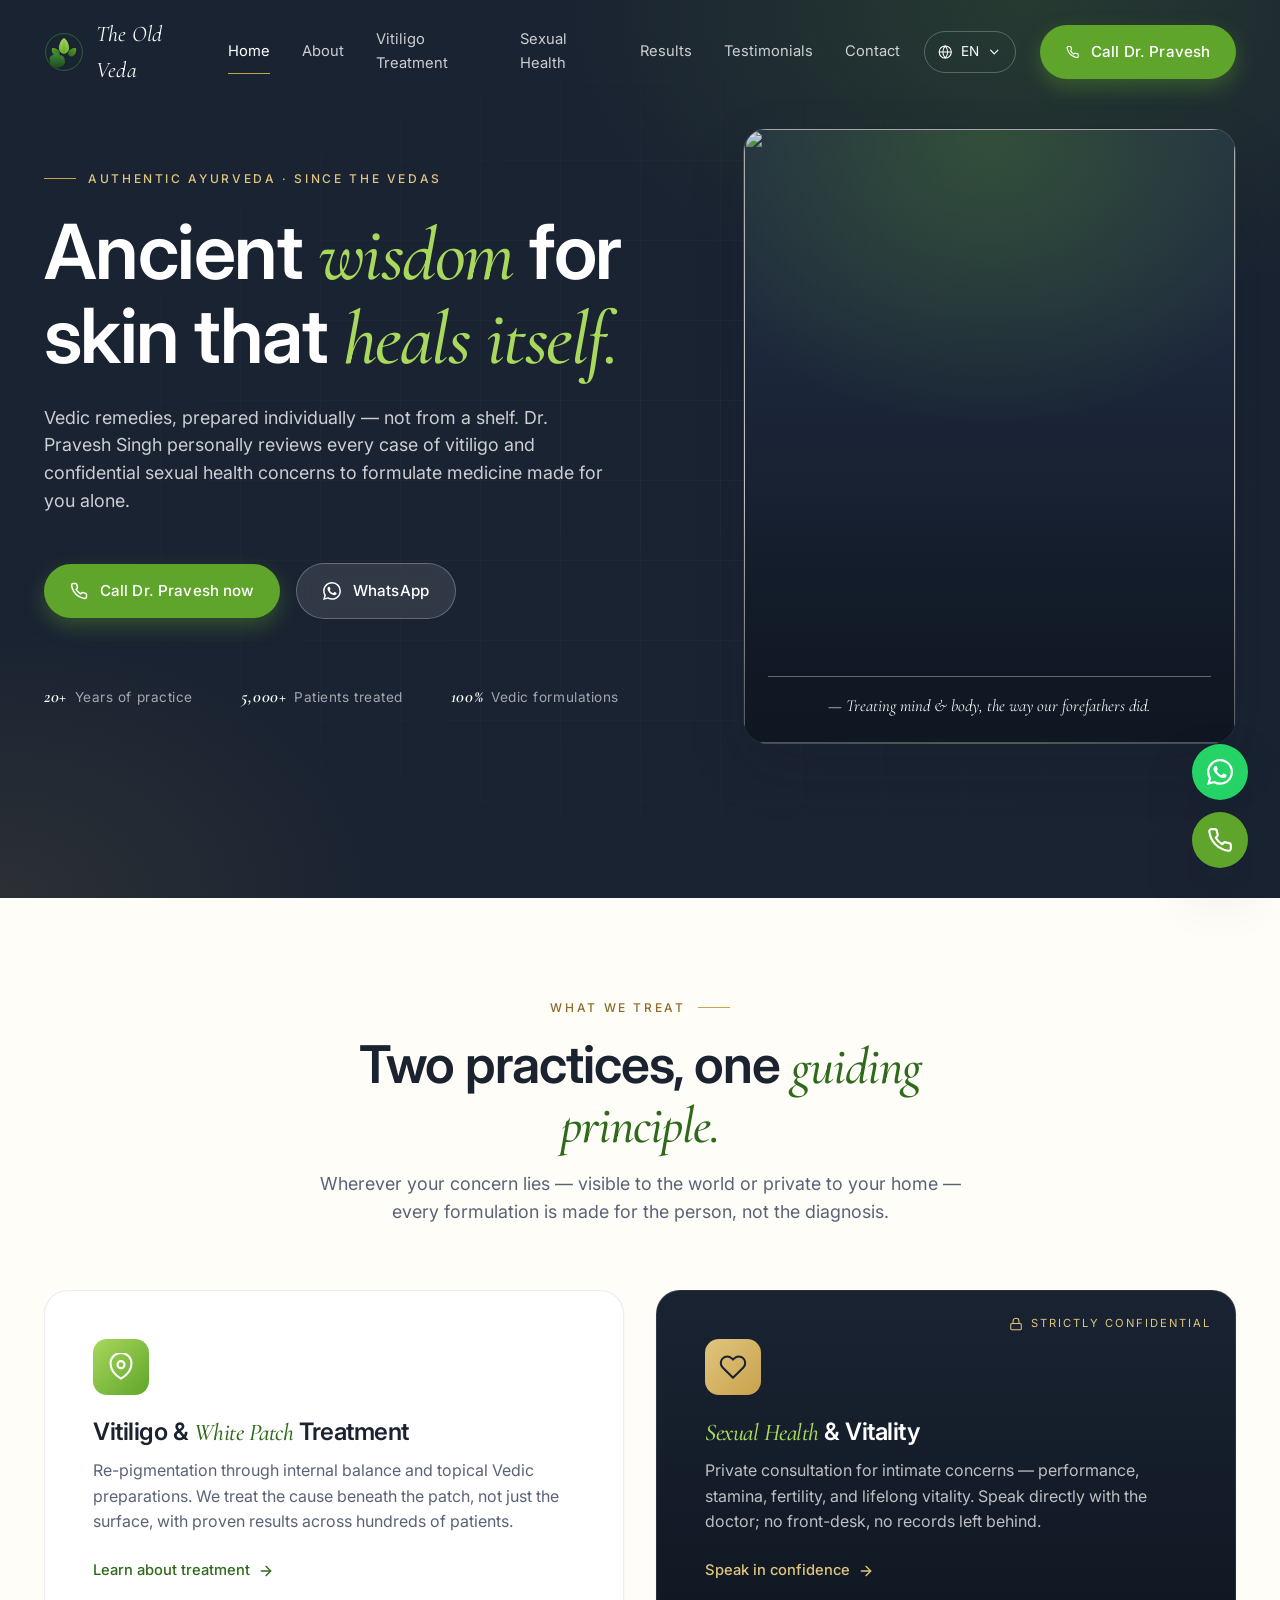
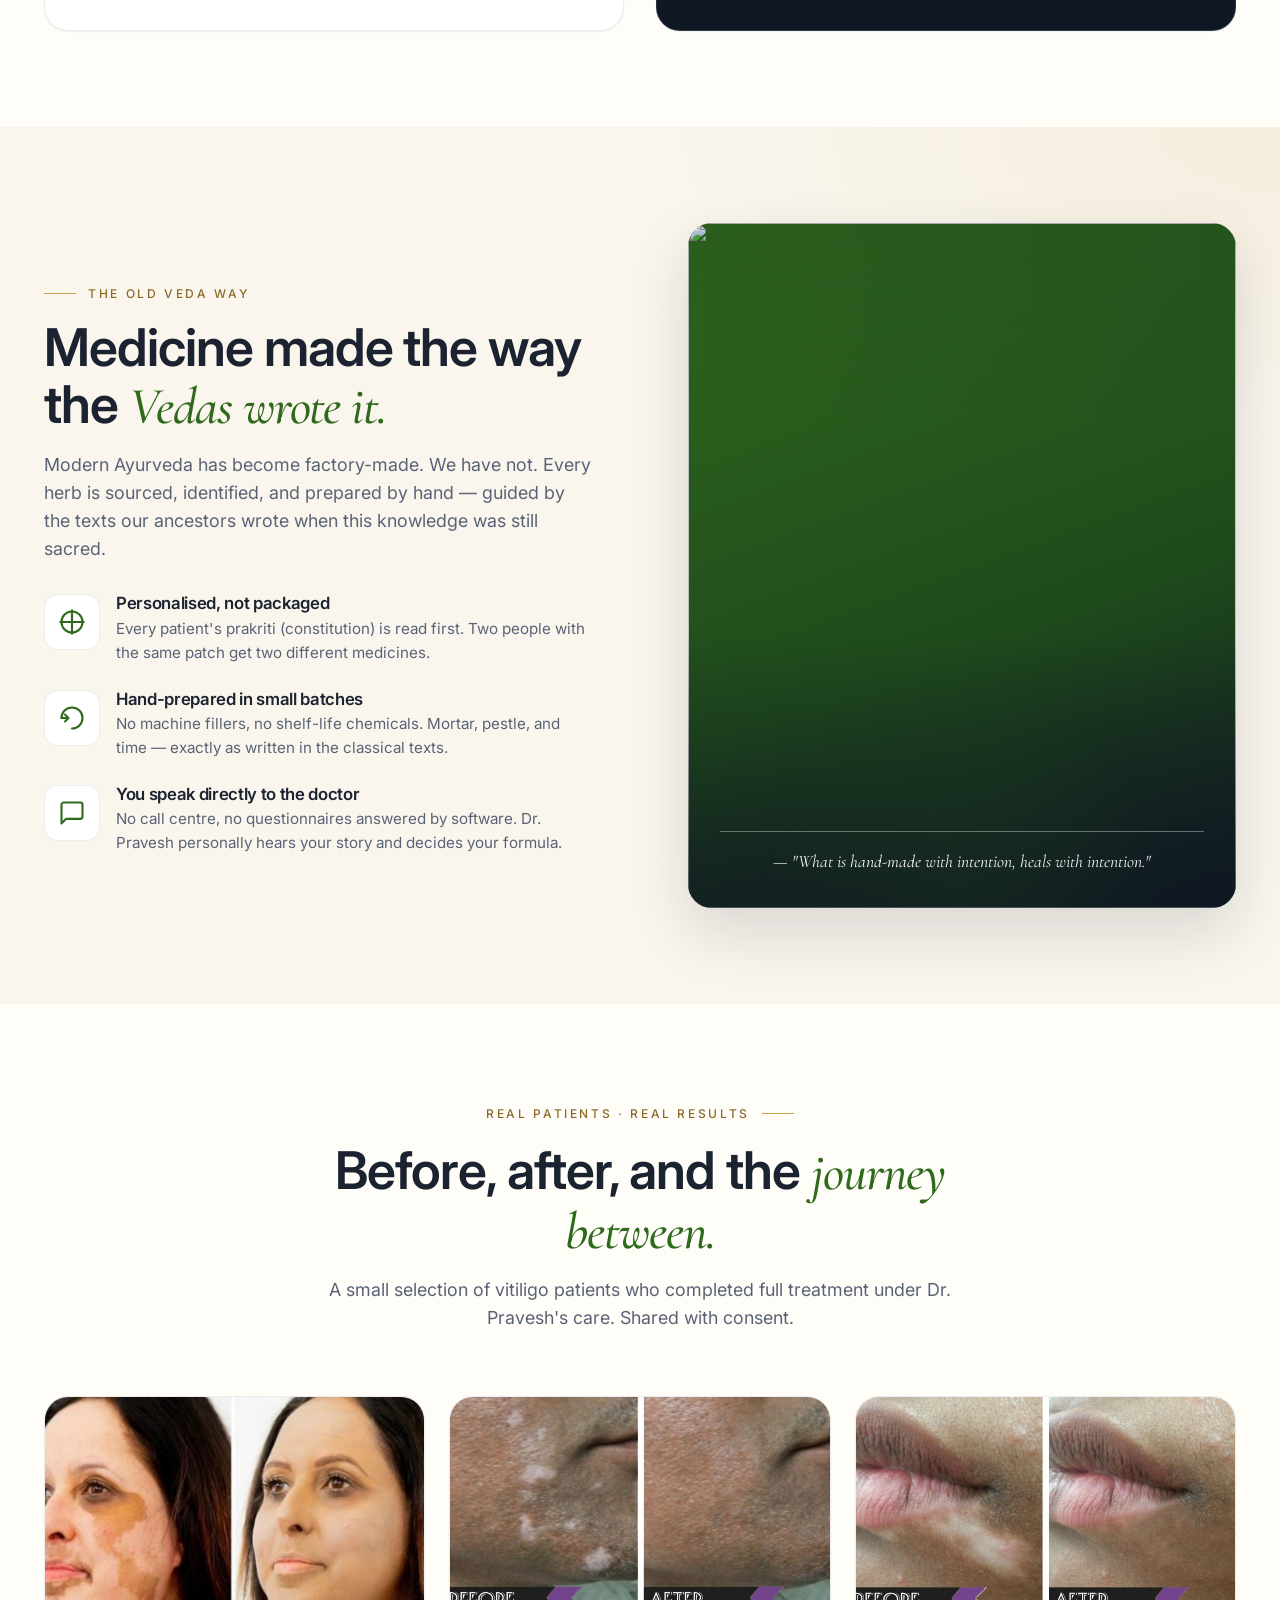
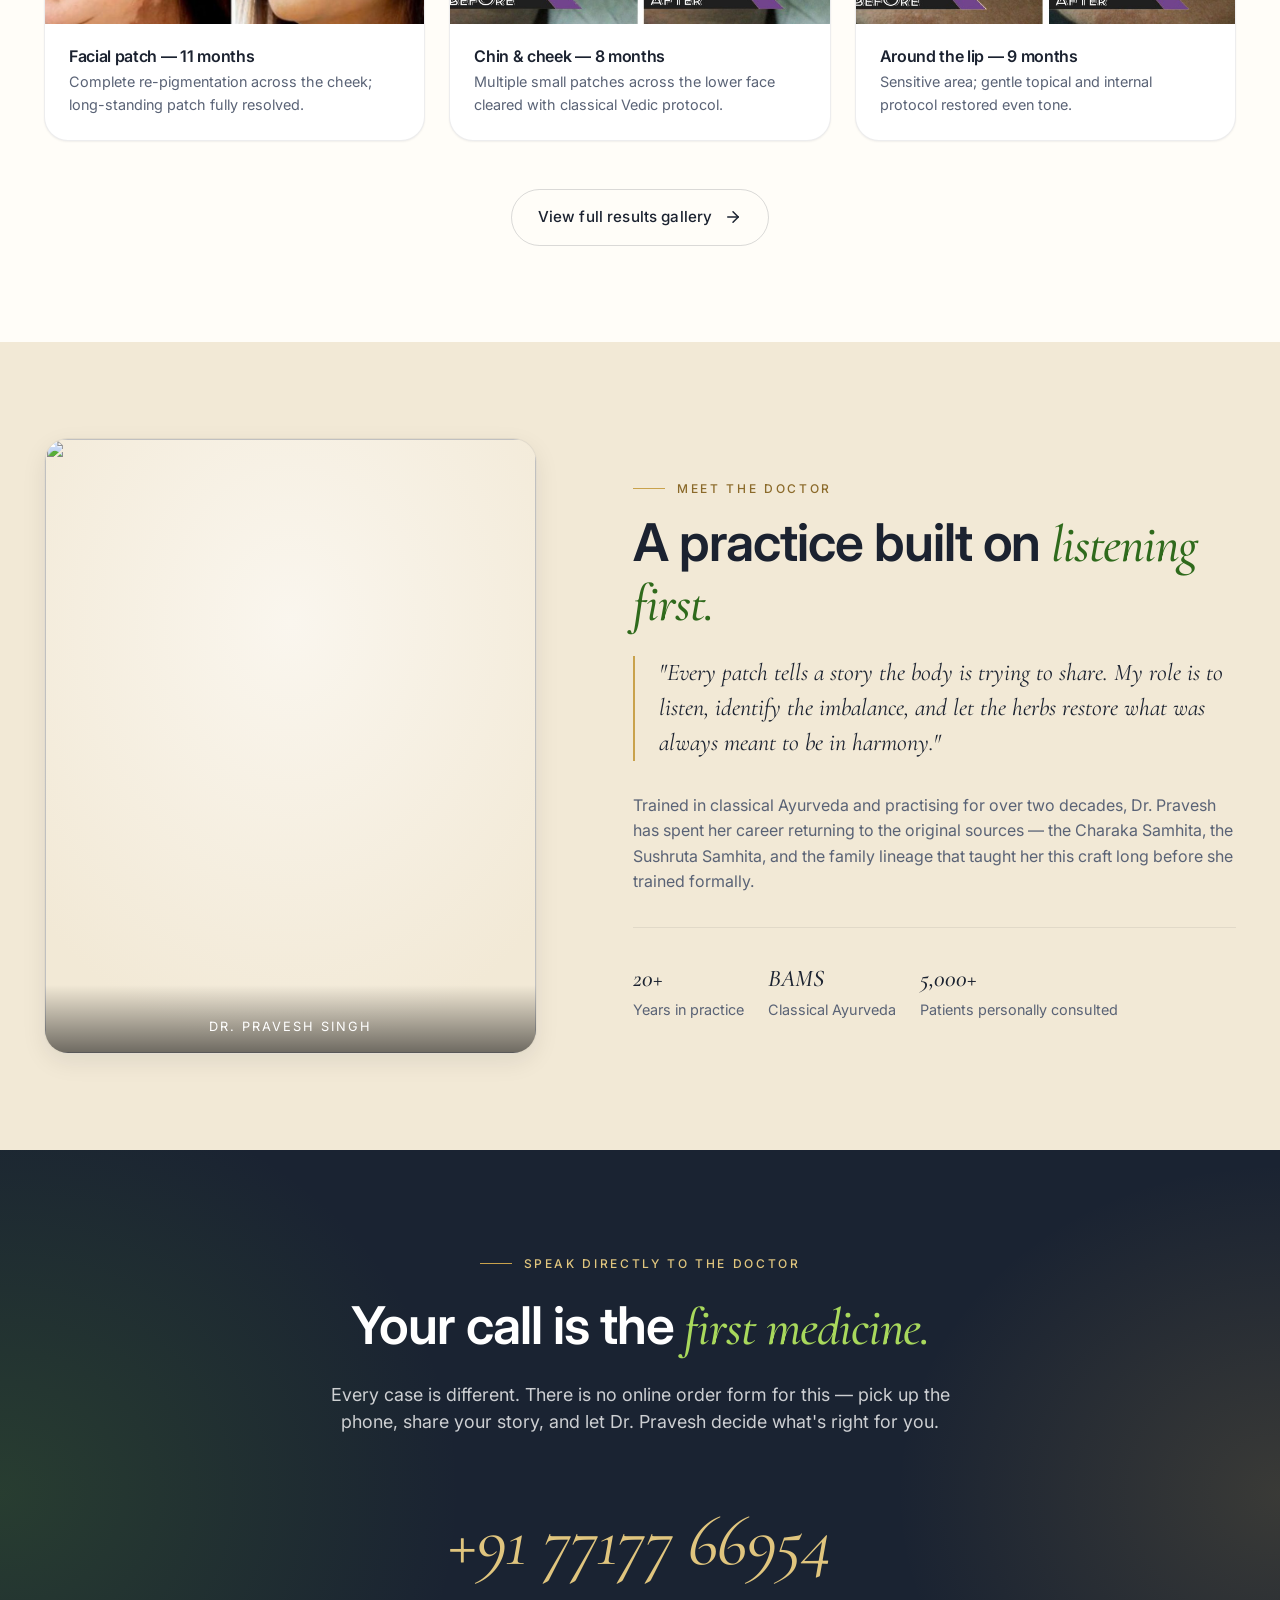
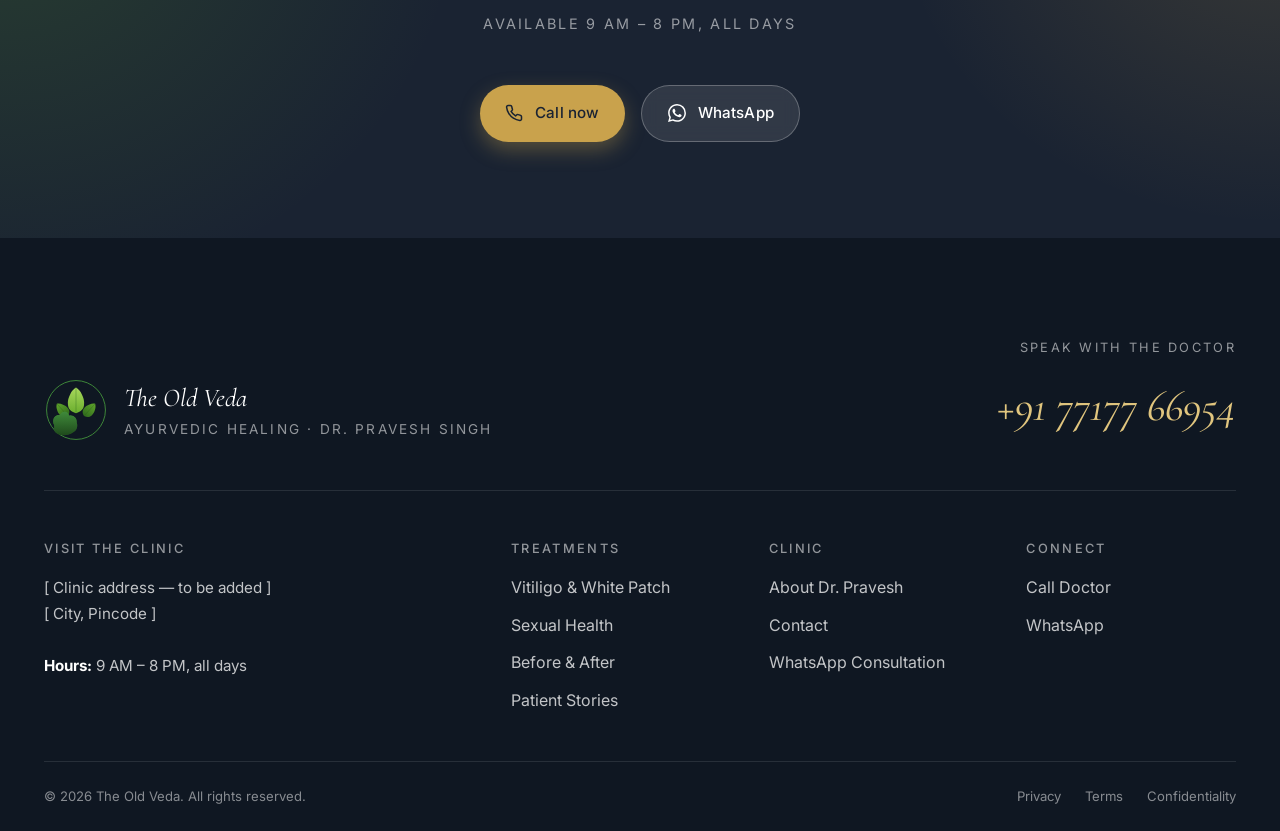
==== index.html @ 86e109a5 "first commit" ====
<!DOCTYPE html>
<html lang="en">
<head>
<meta charset="UTF-8">
<meta name="viewport" content="width=device-width, initial-scale=1.0, viewport-fit=cover">
<title>The Old Veda — Ayurvedic Healing by Dr. Pravesh Singh</title>
<meta name="description" content="Personalized Ayurvedic medicine for vitiligo (white patches) and confidential sexual health concerns. Prepared by Dr. Pravesh Singh using traditional Vedic methods.">
<link rel="preconnect" href="https://fonts.googleapis.com">
<link rel="preconnect" href="https://fonts.gstatic.com" crossorigin>
<link href="https://fonts.googleapis.com/css2?family=Inter:wght@300;400;500;600;700&family=Cormorant+Garamond:ital,wght@0,400;0,500;0,600;1,400;1,500;1,600&display=swap" rel="stylesheet">
<link rel="icon" type="image/svg+xml" href="assets/logo/mark.svg">
<link rel="stylesheet" href="css/styles.css">
</head>
<body>

<!-- ============ HEADER ============ -->
<header class="site-header">
  <div class="site-header__inner">
    <a href="index.html" class="brand" aria-label="The Old Veda — Home">
      <img src="assets/logo/mark.svg" alt="" class="brand__mark">
      <span class="brand__name">The Old Veda</span>
    </a>
    <nav class="nav" aria-label="Primary">
      <a href="index.html" data-i18n="nav.home">Home</a>
      <a href="about.html" data-i18n="nav.about">About</a>
      <a href="vitiligo.html" data-i18n="nav.vitiligo">Vitiligo Treatment</a>
      <a href="sexual-health.html" data-i18n="nav.sexualHealth">Sexual Health</a>
      <a href="results.html" data-i18n="nav.results">Results</a>
      <a href="testimonials.html" data-i18n="nav.testimonials">Testimonials</a>
      <a href="contact.html" data-i18n="nav.contact">Contact</a>
    </nav>
    <div class="lang-switcher">
      <button class="lang-trigger" type="button" aria-haspopup="listbox" aria-expanded="false" aria-label="Choose language" data-i18n-attr="aria-label:lang.choose">
        <svg viewBox="0 0 24 24" fill="none" stroke="currentColor" stroke-width="1.8" stroke-linecap="round" stroke-linejoin="round"><circle cx="12" cy="12" r="10"/><line x1="2" y1="12" x2="22" y2="12"/><path d="M12 2a15.3 15.3 0 0 1 4 10 15.3 15.3 0 0 1-4 10 15.3 15.3 0 0 1-4-10 15.3 15.3 0 0 1 4-10z"/></svg>
        <span data-current-lang>EN</span>
        <svg class="lang-trigger__chev" viewBox="0 0 24 24" fill="none" stroke="currentColor" stroke-width="2" stroke-linecap="round" stroke-linejoin="round"><polyline points="6 9 12 15 18 9"/></svg>
      </button>
      <ul class="lang-menu" role="listbox"></ul>
    </div>
    <a href="tel:+917717766954" class="btn btn-primary header-cta-desktop">
      <svg viewBox="0 0 24 24" fill="none" stroke="currentColor" stroke-width="2" stroke-linecap="round" stroke-linejoin="round"><path d="M22 16.92v3a2 2 0 0 1-2.18 2 19.79 19.79 0 0 1-8.63-3.07 19.5 19.5 0 0 1-6-6 19.79 19.79 0 0 1-3.07-8.67A2 2 0 0 1 4.11 2h3a2 2 0 0 1 2 1.72 12.84 12.84 0 0 0 .7 2.81 2 2 0 0 1-.45 2.11L8.09 9.91a16 16 0 0 0 6 6l1.27-1.27a2 2 0 0 1 2.11-.45 12.84 12.84 0 0 0 2.81.7A2 2 0 0 1 22 16.92z"/></svg>
      <span data-i18n="header.callDoctor">Call Dr. Pravesh</span>
    </a>
    <button class="nav-toggle" aria-label="Open menu" aria-expanded="false">
      <svg viewBox="0 0 24 24" fill="none" stroke="currentColor" stroke-width="2" stroke-linecap="round" stroke-linejoin="round"><line x1="3" y1="6" x2="21" y2="6"/><line x1="3" y1="12" x2="21" y2="12"/><line x1="3" y1="18" x2="21" y2="18"/></svg>
    </button>
  </div>
</header>

<!-- ============ HERO ============ -->
<section class="hero">
  <div class="hero__inner">
    <div class="reveal">
      <span class="eyebrow hero__eyebrow">Authentic Ayurveda · Since the Vedas</span>
      <h1 class="h-display" data-i18n-html="hero.headline">
        Ancient <em>wisdom</em> for skin that <em>heals itself.</em>
      </h1>
      <p class="lede">
        Vedic remedies, prepared individually — not from a shelf. Dr. Pravesh Singh personally reviews every case of vitiligo and confidential sexual health concerns to formulate medicine made for you alone.
      </p>
      <div class="hero__ctas">
        <a href="tel:+917717766954" class="btn btn-primary">
          <svg viewBox="0 0 24 24" fill="none" stroke="currentColor" stroke-width="2" stroke-linecap="round" stroke-linejoin="round"><path d="M22 16.92v3a2 2 0 0 1-2.18 2 19.79 19.79 0 0 1-8.63-3.07 19.5 19.5 0 0 1-6-6 19.79 19.79 0 0 1-3.07-8.67A2 2 0 0 1 4.11 2h3a2 2 0 0 1 2 1.72 12.84 12.84 0 0 0 .7 2.81 2 2 0 0 1-.45 2.11L8.09 9.91a16 16 0 0 0 6 6l1.27-1.27a2 2 0 0 1 2.11-.45 12.84 12.84 0 0 0 2.81.7A2 2 0 0 1 22 16.92z"/></svg>
          Call Dr. Pravesh now
        </a>
        <a href="https://wa.me/917717766954" class="btn btn-light" target="_blank" rel="noopener">
          <svg viewBox="0 0 24 24" fill="currentColor"><path d="M17.472 14.382c-.297-.149-1.758-.867-2.03-.967-.273-.099-.471-.148-.67.15-.197.297-.767.966-.94 1.164-.173.199-.347.223-.644.075-.297-.15-1.255-.463-2.39-1.475-.883-.788-1.48-1.761-1.653-2.059-.173-.297-.018-.458.13-.606.134-.133.298-.347.446-.52.149-.174.198-.298.298-.497.099-.198.05-.371-.025-.52-.075-.149-.669-1.612-.916-2.207-.242-.579-.487-.5-.669-.51l-.57-.01c-.198 0-.52.074-.792.372s-1.04 1.016-1.04 2.479 1.065 2.876 1.213 3.074c.149.198 2.096 3.2 5.077 4.487.709.306 1.262.489 1.694.625.712.227 1.36.195 1.871.118.571-.085 1.758-.719 2.006-1.413.248-.694.248-1.289.173-1.413-.074-.124-.272-.198-.57-.347m-5.421 7.403h-.004a9.87 9.87 0 0 1-5.031-1.378l-.361-.214-3.741.982.998-3.648-.235-.374a9.86 9.86 0 0 1-1.51-5.26c.001-5.45 4.436-9.884 9.888-9.884 2.64 0 5.122 1.03 6.988 2.898a9.825 9.825 0 0 1 2.893 6.994c-.003 5.45-4.437 9.884-9.885 9.884m8.413-18.297A11.815 11.815 0 0 0 12.05 0C5.495 0 .16 5.335.157 11.892c0 2.096.547 4.142 1.588 5.945L.057 24l6.305-1.654a11.882 11.882 0 0 0 5.683 1.448h.005c6.554 0 11.89-5.335 11.893-11.893a11.821 11.821 0 0 0-3.48-8.413"/></svg>
          WhatsApp
        </a>
      </div>
      <div class="hero__trust">
        <span><b>20+</b> Years of practice</span>
        <span><b>5,000+</b> Patients treated</span>
        <span><b>100%</b> Vedic formulations</span>
      </div>
    </div>
    <div class="hero__visual reveal has-photo photo-overlay">
      <img src="https://picsum.photos/seed/oldveda-hero/900/1100" class="photo-fill" alt="">
      <div class="hero__visual-caption">— Treating mind &amp; body, the way our forefathers did.</div>
    </div>
  </div>
</section>

<!-- ============ WHAT WE TREAT ============ -->
<section>
  <div class="container">
    <div class="section-head reveal">
      <span class="eyebrow">What We Treat</span>
      <h2 class="h-1">Two practices, one <em>guiding principle.</em></h2>
      <p class="lede">Wherever your concern lies — visible to the world or private to your home — every formulation is made for the person, not the diagnosis.</p>
    </div>
    <div class="grid-2">

      <article class="card reveal">
        <div class="card__icon" aria-hidden="true">
          <svg viewBox="0 0 24 24" fill="none" stroke="currentColor" stroke-width="1.8" stroke-linecap="round" stroke-linejoin="round">
            <path d="M12 22c5-3 9-7.5 9-13a9 9 0 0 0-18 0c0 5.5 4 10 9 13Z"/>
            <path d="M12 13a3 3 0 1 0 0-6 3 3 0 0 0 0 6Z"/>
          </svg>
        </div>
        <h3 class="h-3">Vitiligo &amp; <em>White Patch</em> Treatment</h3>
        <p>Re-pigmentation through internal balance and topical Vedic preparations. We treat the cause beneath the patch, not just the surface, with proven results across hundreds of patients.</p>
        <a href="vitiligo.html" class="card__link">
          Learn about treatment
          <svg viewBox="0 0 24 24" fill="none" stroke="currentColor" stroke-width="2" stroke-linecap="round" stroke-linejoin="round"><line x1="5" y1="12" x2="19" y2="12"/><polyline points="12 5 19 12 12 19"/></svg>
        </a>
      </article>

      <article class="card card--confidential reveal">
        <span class="card__badge">
          <svg viewBox="0 0 24 24" fill="none" stroke="currentColor" stroke-width="1.8" stroke-linecap="round" stroke-linejoin="round"><rect x="3" y="11" width="18" height="11" rx="2"/><path d="M7 11V7a5 5 0 0 1 10 0v4"/></svg>
          Strictly Confidential
        </span>
        <div class="card__icon" aria-hidden="true">
          <svg viewBox="0 0 24 24" fill="none" stroke="currentColor" stroke-width="1.8" stroke-linecap="round" stroke-linejoin="round">
            <path d="M20.84 4.61a5.5 5.5 0 0 0-7.78 0L12 5.67l-1.06-1.06a5.5 5.5 0 0 0-7.78 7.78l1.06 1.06L12 21.23l7.78-7.78 1.06-1.06a5.5 5.5 0 0 0 0-7.78Z"/>
          </svg>
        </div>
        <h3 class="h-3"><em>Sexual Health</em> &amp; Vitality</h3>
        <p>Private consultation for intimate concerns — performance, stamina, fertility, and lifelong vitality. Speak directly with the doctor; no front-desk, no records left behind.</p>
        <a href="sexual-health.html" class="card__link">
          Speak in confidence
          <svg viewBox="0 0 24 24" fill="none" stroke="currentColor" stroke-width="2" stroke-linecap="round" stroke-linejoin="round"><line x1="5" y1="12" x2="19" y2="12"/><polyline points="12 5 19 12 12 19"/></svg>
        </a>
      </article>

    </div>
  </div>
</section>

<!-- ============ STORY / WHY VEDIC ============ -->
<section class="story">
  <div class="container">
    <div class="story__grid">
      <div class="reveal">
        <span class="eyebrow">The Old Veda Way</span>
        <h2 class="h-1" style="margin-top:1rem">Medicine made the way the <em>Vedas wrote it.</em></h2>
        <p class="lede" style="margin-top:1rem">Modern Ayurveda has become factory-made. We have not. Every herb is sourced, identified, and prepared by hand — guided by the texts our ancestors wrote when this knowledge was still sacred.</p>

        <div class="story__features">
          <div class="story__feature">
            <div class="story__feature-icon">
              <svg viewBox="0 0 24 24" fill="none" stroke="currentColor" stroke-width="1.8" stroke-linecap="round" stroke-linejoin="round"><path d="M12 2v20M2 12h20"/><circle cx="12" cy="12" r="9"/></svg>
            </div>
            <div>
              <h4>Personalised, not packaged</h4>
              <p>Every patient's prakriti (constitution) is read first. Two people with the same patch get two different medicines.</p>
            </div>
          </div>
          <div class="story__feature">
            <div class="story__feature-icon">
              <svg viewBox="0 0 24 24" fill="none" stroke="currentColor" stroke-width="1.8" stroke-linecap="round" stroke-linejoin="round"><path d="M3 12c0-5 4-9 9-9s9 4 9 9-4 9-9 9"/><path d="M3 12h6m0 0l-3 -3m3 3l-3 3"/></svg>
            </div>
            <div>
              <h4>Hand-prepared in small batches</h4>
              <p>No machine fillers, no shelf-life chemicals. Mortar, pestle, and time — exactly as written in the classical texts.</p>
            </div>
          </div>
          <div class="story__feature">
            <div class="story__feature-icon">
              <svg viewBox="0 0 24 24" fill="none" stroke="currentColor" stroke-width="1.8" stroke-linecap="round" stroke-linejoin="round"><path d="M21 15a2 2 0 0 1-2 2H7l-4 4V5a2 2 0 0 1 2-2h14a2 2 0 0 1 2 2z"/></svg>
            </div>
            <div>
              <h4>You speak directly to the doctor</h4>
              <p>No call centre, no questionnaires answered by software. Dr. Pravesh personally hears your story and decides your formula.</p>
            </div>
          </div>
        </div>
      </div>

      <div class="story__visual reveal has-photo photo-overlay" aria-hidden="true">
        <img src="https://picsum.photos/seed/oldveda-story/900/1100" class="photo-fill" alt="">
        <div class="story__caption">— "What is hand-made with intention, heals with intention."</div>
      </div>
    </div>
  </div>
</section>

<!-- ============ BEFORE / AFTER TEASER ============ -->
<section class="results">
  <div class="container">
    <div class="section-head reveal">
      <span class="eyebrow">Real Patients · Real Results</span>
      <h2 class="h-1">Before, after, and the <em>journey between.</em></h2>
      <p class="lede">A small selection of vitiligo patients who completed full treatment under Dr. Pravesh's care. Shared with consent.</p>
    </div>

    <div class="ba-grid">
      <article class="ba-card reveal">
        <div class="ba-card__pair ba-card__pair--photo">
          <img src="assets/images/4.jpg" alt="Vitiligo treatment before and after — facial pigmentation restored" loading="lazy">
        </div>
        <div class="ba-card__meta">
          <h4>Facial patch — 11 months</h4>
          <p>Complete re-pigmentation across the cheek; long-standing patch fully resolved.</p>
        </div>
      </article>

      <article class="ba-card reveal">
        <div class="ba-card__pair ba-card__pair--photo">
          <img src="assets/images/1.jpeg" alt="Vitiligo treatment before and after — chin and cheek patches" loading="lazy">
        </div>
        <div class="ba-card__meta">
          <h4>Chin &amp; cheek — 8 months</h4>
          <p>Multiple small patches across the lower face cleared with classical Vedic protocol.</p>
        </div>
      </article>

      <article class="ba-card reveal">
        <div class="ba-card__pair ba-card__pair--photo">
          <img src="assets/images/2.jpeg" alt="Vitiligo treatment before and after — lip area" loading="lazy">
        </div>
        <div class="ba-card__meta">
          <h4>Around the lip — 9 months</h4>
          <p>Sensitive area; gentle topical and internal protocol restored even tone.</p>
        </div>
      </article>
    </div>

    <div style="text-align:center; margin-top: 3rem;" class="reveal">
      <a href="results.html" class="btn btn-ghost">
        View full results gallery
        <svg viewBox="0 0 24 24" fill="none" stroke="currentColor" stroke-width="2" stroke-linecap="round" stroke-linejoin="round"><line x1="5" y1="12" x2="19" y2="12"/><polyline points="12 5 19 12 12 19"/></svg>
      </a>
    </div>
  </div>
</section>

<!-- ============ DOCTOR INTRO ============ -->
<section class="doctor">
  <div class="container">
    <div class="doctor__grid">
      <div class="doctor__photo reveal has-photo" aria-hidden="true">
        <img src="https://picsum.photos/seed/dr-pravesh-singh/800/1000" class="photo-fill" alt="">
        <span class="doctor__photo-caption">Dr. Pravesh Singh</span>
      </div>
      <div class="reveal">
        <span class="eyebrow">Meet the Doctor</span>
        <h2 class="h-1" style="margin-top:1rem">A practice built on <em>listening first.</em></h2>
        <blockquote class="doctor__quote">
          "Every patch tells a story the body is trying to share. My role is to listen, identify the imbalance, and let the herbs restore what was always meant to be in harmony."
        </blockquote>
        <p style="color: var(--c-text-muted)">Trained in classical Ayurveda and practising for over two decades, Dr. Pravesh has spent her career returning to the original sources — the Charaka Samhita, the Sushruta Samhita, and the family lineage that taught her this craft long before she trained formally.</p>
        <div class="doctor__credentials">
          <div class="doctor__credential"><b>20+</b>Years in practice</div>
          <div class="doctor__credential"><b>BAMS</b>Classical Ayurveda</div>
          <div class="doctor__credential"><b>5,000+</b>Patients personally consulted</div>
        </div>
      </div>
    </div>
  </div>
</section>

<!-- ============ FINAL CTA ============ -->
<section class="cta-band">
  <div class="cta-band__inner reveal">
    <span class="eyebrow" style="color: var(--c-gold-soft); justify-content:center;">Speak Directly to the Doctor</span>
    <h2 class="h-1" style="margin-top: 1.5rem;">Your call is the <em>first medicine.</em></h2>
    <p class="lede" style="color: rgba(255,255,255,0.78);">Every case is different. There is no online order form for this — pick up the phone, share your story, and let Dr. Pravesh decide what's right for you.</p>
    <a href="tel:+917717766954" class="cta-band__phone">+91 77177 66954</a>
    <span class="cta-band__sub">Available 9 AM – 8 PM, all days</span>
    <div class="cta-band__buttons">
      <a href="tel:+917717766954" class="btn btn-gold">
        <svg viewBox="0 0 24 24" fill="none" stroke="currentColor" stroke-width="2" stroke-linecap="round" stroke-linejoin="round"><path d="M22 16.92v3a2 2 0 0 1-2.18 2 19.79 19.79 0 0 1-8.63-3.07 19.5 19.5 0 0 1-6-6 19.79 19.79 0 0 1-3.07-8.67A2 2 0 0 1 4.11 2h3a2 2 0 0 1 2 1.72 12.84 12.84 0 0 0 .7 2.81 2 2 0 0 1-.45 2.11L8.09 9.91a16 16 0 0 0 6 6l1.27-1.27a2 2 0 0 1 2.11-.45 12.84 12.84 0 0 0 2.81.7A2 2 0 0 1 22 16.92z"/></svg>
        Call now
      </a>
      <a href="https://wa.me/917717766954" target="_blank" rel="noopener" class="btn btn-light">
        <svg viewBox="0 0 24 24" fill="currentColor"><path d="M17.472 14.382c-.297-.149-1.758-.867-2.03-.967-.273-.099-.471-.148-.67.15-.197.297-.767.966-.94 1.164-.173.199-.347.223-.644.075-.297-.15-1.255-.463-2.39-1.475-.883-.788-1.48-1.761-1.653-2.059-.173-.297-.018-.458.13-.606.134-.133.298-.347.446-.52.149-.174.198-.298.298-.497.099-.198.05-.371-.025-.52-.075-.149-.669-1.612-.916-2.207-.242-.579-.487-.5-.669-.51l-.57-.01c-.198 0-.52.074-.792.372s-1.04 1.016-1.04 2.479 1.065 2.876 1.213 3.074c.149.198 2.096 3.2 5.077 4.487.709.306 1.262.489 1.694.625.712.227 1.36.195 1.871.118.571-.085 1.758-.719 2.006-1.413.248-.694.248-1.289.173-1.413-.074-.124-.272-.198-.57-.347m-5.421 7.403h-.004a9.87 9.87 0 0 1-5.031-1.378l-.361-.214-3.741.982.998-3.648-.235-.374a9.86 9.86 0 0 1-1.51-5.26c.001-5.45 4.436-9.884 9.888-9.884 2.64 0 5.122 1.03 6.988 2.898a9.825 9.825 0 0 1 2.893 6.994c-.003 5.45-4.437 9.884-9.885 9.884m8.413-18.297A11.815 11.815 0 0 0 12.05 0C5.495 0 .16 5.335.157 11.892c0 2.096.547 4.142 1.588 5.945L.057 24l6.305-1.654a11.882 11.882 0 0 0 5.683 1.448h.005c6.554 0 11.89-5.335 11.893-11.893a11.821 11.821 0 0 0-3.48-8.413"/></svg>
        WhatsApp
      </a>
    </div>
  </div>
</section>

<!-- ============ FOOTER ============ -->
<footer class="site-footer">
  <div class="container">
    <div class="site-footer__top">
      <div>
        <div class="site-footer__brand">
          <img src="assets/logo/mark.svg" alt="" class="site-footer__brand-mark">
          <div>
            <div class="site-footer__brand-name">The Old Veda</div>
            <div class="site-footer__brand-tag">Ayurvedic Healing · Dr. Pravesh Singh</div>
          </div>
        </div>
      </div>
      <div class="site-footer__phone-block">
        <span class="site-footer__phone-label">Speak with the Doctor</span>
        <a href="tel:+917717766954" class="site-footer__phone">+91 77177 66954</a>
      </div>
    </div>

    <div class="site-footer__cols">
      <div>
        <h5>Visit the Clinic</h5>
        <p class="site-footer__address">[ Clinic address — to be added ]<br>[ City, Pincode ]<br><br><strong style="color:white">Hours:</strong> 9 AM – 8 PM, all days</p>
      </div>
      <div>
        <h5>Treatments</h5>
        <ul>
          <li><a href="vitiligo.html">Vitiligo &amp; White Patch</a></li>
          <li><a href="sexual-health.html">Sexual Health</a></li>
          <li><a href="results.html">Before &amp; After</a></li>
          <li><a href="testimonials.html">Patient Stories</a></li>
        </ul>
      </div>
      <div>
        <h5>Clinic</h5>
        <ul>
          <li><a href="about.html">About Dr. Pravesh</a></li>
          <li><a href="contact.html">Contact</a></li>
          <li><a href="https://wa.me/917717766954">WhatsApp Consultation</a></li>
        </ul>
      </div>
      <div>
        <h5>Connect</h5>
        <ul>
          <li><a href="tel:+917717766954">Call Doctor</a></li>
          <li><a href="https://wa.me/917717766954">WhatsApp</a></li>
        </ul>
      </div>
    </div>

    <div class="site-footer__bottom">
      <span>© 2026 The Old Veda. All rights reserved.</span>
      <div class="site-footer__legal">
        <a href="#">Privacy</a>
        <a href="#">Terms</a>
        <a href="#">Confidentiality</a>
      </div>
    </div>
  </div>
</footer>

<!-- ============ STICKY MOBILE CTA ============ -->
<div class="sticky-cta">
  <a href="https://wa.me/917717766954" class="whatsapp" aria-label="WhatsApp Dr. Pravesh" target="_blank" rel="noopener">
    <svg viewBox="0 0 24 24" fill="currentColor"><path d="M17.472 14.382c-.297-.149-1.758-.867-2.03-.967-.273-.099-.471-.148-.67.15-.197.297-.767.966-.94 1.164-.173.199-.347.223-.644.075-.297-.15-1.255-.463-2.39-1.475-.883-.788-1.48-1.761-1.653-2.059-.173-.297-.018-.458.13-.606.134-.133.298-.347.446-.52.149-.174.198-.298.298-.497.099-.198.05-.371-.025-.52-.075-.149-.669-1.612-.916-2.207-.242-.579-.487-.5-.669-.51l-.57-.01c-.198 0-.52.074-.792.372s-1.04 1.016-1.04 2.479 1.065 2.876 1.213 3.074c.149.198 2.096 3.2 5.077 4.487.709.306 1.262.489 1.694.625.712.227 1.36.195 1.871.118.571-.085 1.758-.719 2.006-1.413.248-.694.248-1.289.173-1.413-.074-.124-.272-.198-.57-.347m-5.421 7.403h-.004a9.87 9.87 0 0 1-5.031-1.378l-.361-.214-3.741.982.998-3.648-.235-.374a9.86 9.86 0 0 1-1.51-5.26c.001-5.45 4.436-9.884 9.888-9.884 2.64 0 5.122 1.03 6.988 2.898a9.825 9.825 0 0 1 2.893 6.994c-.003 5.45-4.437 9.884-9.885 9.884m8.413-18.297A11.815 11.815 0 0 0 12.05 0C5.495 0 .16 5.335.157 11.892c0 2.096.547 4.142 1.588 5.945L.057 24l6.305-1.654a11.882 11.882 0 0 0 5.683 1.448h.005c6.554 0 11.89-5.335 11.893-11.893a11.821 11.821 0 0 0-3.48-8.413"/></svg>
  </a>
  <a href="tel:+917717766954" class="call" aria-label="Call Dr. Pravesh">
    <svg viewBox="0 0 24 24" fill="none" stroke="currentColor" stroke-width="2" stroke-linecap="round" stroke-linejoin="round"><path d="M22 16.92v3a2 2 0 0 1-2.18 2 19.79 19.79 0 0 1-8.63-3.07 19.5 19.5 0 0 1-6-6 19.79 19.79 0 0 1-3.07-8.67A2 2 0 0 1 4.11 2h3a2 2 0 0 1 2 1.72 12.84 12.84 0 0 0 .7 2.81 2 2 0 0 1-.45 2.11L8.09 9.91a16 16 0 0 0 6 6l1.27-1.27a2 2 0 0 1 2.11-.45 12.84 12.84 0 0 0 2.81.7A2 2 0 0 1 22 16.92z"/></svg>
  </a>
</div>

<script src="js/i18n.js"></script>
<script src="js/main.js"></script>
</body>
</html>
---- css/styles.css ----
/* ==========================================================================
   The Old Veda — Design System
   ========================================================================== */

:root {
  /* Layout dimensions */
  --header-h: 72px;

  /* Color palette — extends the logo */
  --c-navy: #1A2332;
  --c-navy-deep: #0F1722;
  --c-navy-soft: #243049;

  --c-green: #2F6A1C;
  --c-green-mid: #5FA52B;
  --c-green-light: #A8D85C;
  --c-green-deep: #1F4A1C;

  --c-gold: #C9A24C;
  --c-gold-soft: #E0C57E;
  --c-gold-deep: #8B6A2A;

  --c-cream: #FAF6EE;
  --c-cream-warm: #F2E9D6;
  --c-paper: #FFFDF8;
  --c-white: #FFFFFF;

  --c-text: #1B2230;
  --c-text-muted: #5A6376;
  --c-text-soft: #8A92A3;
  --c-line: rgba(27, 34, 48, 0.08);
  --c-line-strong: rgba(27, 34, 48, 0.16);

  /* Typography */
  --font-sans: 'Inter', -apple-system, BlinkMacSystemFont, 'Segoe UI', sans-serif;
  --font-serif: 'Cormorant Garamond', 'Playfair Display', Georgia, serif;

  /* Spacing scale */
  --sp-1: 0.25rem;
  --sp-2: 0.5rem;
  --sp-3: 0.75rem;
  --sp-4: 1rem;
  --sp-5: 1.5rem;
  --sp-6: 2rem;
  --sp-7: 3rem;
  --sp-8: 4rem;
  --sp-9: 6rem;
  --sp-10: 8rem;

  /* Layout */
  --container: 1240px;
  --container-narrow: 920px;
  --radius-sm: 8px;
  --radius-md: 14px;
  --radius-lg: 24px;
  --radius-pill: 999px;

  /* Shadow */
  --shadow-sm: 0 1px 2px rgba(15, 23, 34, 0.06);
  --shadow-md: 0 8px 24px rgba(15, 23, 34, 0.08);
  --shadow-lg: 0 24px 60px rgba(15, 23, 34, 0.14);

  /* Motion */
  --ease: cubic-bezier(0.22, 0.61, 0.36, 1);
}

/* ----- Reset / base ------------------------------------------------------ */

*, *::before, *::after { box-sizing: border-box; }

html { scroll-behavior: smooth; }

body {
  margin: 0;
  font-family: var(--font-sans);
  font-size: 16px;
  line-height: 1.6;
  color: var(--c-text);
  background: var(--c-paper);
  -webkit-font-smoothing: antialiased;
  -moz-osx-font-smoothing: grayscale;
}

img, svg, video { display: block; max-width: 100%; height: auto; }
a { color: inherit; text-decoration: none; }
button { font: inherit; cursor: pointer; border: 0; background: none; color: inherit; }

/* ----- Typography utilities --------------------------------------------- */

.serif-italic {
  font-family: var(--font-serif);
  font-style: italic;
  font-weight: 500;
  letter-spacing: -0.005em;
}

.eyebrow {
  display: inline-flex;
  align-items: center;
  gap: var(--sp-3);
  font-size: 0.75rem;
  font-weight: 500;
  letter-spacing: 0.22em;
  text-transform: uppercase;
  color: var(--c-gold-deep);
}
.eyebrow::before {
  content: "";
  display: block;
  width: 32px;
  height: 1px;
  background: var(--c-gold);
}

h1, h2, h3, h4 { margin: 0; line-height: 1.1; letter-spacing: -0.02em; font-weight: 600; }

.h-display {
  font-size: clamp(2.5rem, 6vw, 4.75rem);
  line-height: 1.05;
  font-weight: 600;
}
.h-1 { font-size: clamp(2rem, 4.5vw, 3.25rem); }
.h-2 { font-size: clamp(1.5rem, 3vw, 2.25rem); }
.h-3 { font-size: clamp(1.25rem, 2vw, 1.5rem); }

.lede {
  font-size: clamp(1.05rem, 1.4vw, 1.25rem);
  line-height: 1.55;
  color: var(--c-text-muted);
  max-width: 60ch;
}

/* ----- Layout containers ------------------------------------------------ */

.container { width: 100%; max-width: var(--container); margin: 0 auto; padding: 0 var(--sp-5); }
.container-narrow { width: 100%; max-width: var(--container-narrow); margin: 0 auto; padding: 0 var(--sp-5); }

section { padding: var(--sp-9) 0; }
@media (max-width: 768px) { section { padding: var(--sp-8) 0; } }

/* ----- Buttons ---------------------------------------------------------- */

.btn {
  display: inline-flex;
  align-items: center;
  gap: var(--sp-3);
  padding: 0.95rem 1.6rem;
  border-radius: var(--radius-pill);
  font-weight: 500;
  font-size: 0.95rem;
  letter-spacing: 0.01em;
  transition: transform .25s var(--ease), background .25s var(--ease), box-shadow .25s var(--ease), color .25s var(--ease);
  white-space: nowrap;
}
.btn svg { width: 18px; height: 18px; }
.btn:hover { transform: translateY(-1px); }

.btn-primary {
  background: var(--c-green-mid);
  color: var(--c-white);
  box-shadow: 0 8px 20px rgba(95, 165, 43, 0.35);
}
.btn-primary:hover { background: var(--c-green); box-shadow: 0 12px 28px rgba(95, 165, 43, 0.45); }

.btn-ghost {
  background: transparent;
  color: var(--c-text);
  border: 1px solid var(--c-line-strong);
}
.btn-ghost:hover { background: var(--c-text); color: var(--c-white); border-color: var(--c-text); }

.btn-light {
  background: rgba(255,255,255,0.1);
  color: var(--c-white);
  border: 1px solid rgba(255,255,255,0.25);
  backdrop-filter: blur(8px);
}
.btn-light:hover { background: rgba(255,255,255,0.18); }

.btn-gold {
  background: var(--c-gold);
  color: var(--c-navy);
  box-shadow: 0 8px 20px rgba(201, 162, 76, 0.35);
}
.btn-gold:hover { background: var(--c-gold-soft); }

/* ----- Header ----------------------------------------------------------- */

.site-header {
  position: fixed;
  top: 0; left: 0; right: 0;
  z-index: 50;
  background: transparent;
  border-bottom: 1px solid transparent;
  transition: background .3s var(--ease), border-color .3s var(--ease), backdrop-filter .3s var(--ease);
}
.site-header.scrolled {
  background: rgba(255, 253, 248, 0.92);
  backdrop-filter: blur(14px);
  border-bottom-color: var(--c-line);
}
.site-header__inner {
  display: flex;
  align-items: center;
  justify-content: space-between;
  gap: var(--sp-5);
  padding: var(--sp-4) var(--sp-5);
  max-width: var(--container);
  margin: 0 auto;
}
.brand {
  display: inline-flex;
  align-items: center;
  gap: var(--sp-3);
}
.brand__mark { width: 40px; height: 40px; }
.brand__name {
  font-family: var(--font-serif);
  font-style: italic;
  font-size: 1.4rem;
  color: var(--c-white);
  letter-spacing: 0.01em;
  transition: color .3s var(--ease);
}
.site-header.scrolled .brand__name { color: var(--c-green); }

.nav { display: flex; align-items: center; gap: var(--sp-6); }
.nav a {
  font-size: 0.92rem;
  color: rgba(255,255,255,0.78);
  position: relative;
  padding: var(--sp-2) 0;
  transition: color .2s var(--ease);
}
.nav a:hover, .nav a.active { color: var(--c-white); }
.site-header.scrolled .nav a { color: var(--c-text-muted); }
.site-header.scrolled .nav a:hover,
.site-header.scrolled .nav a.active { color: var(--c-text); }
.nav a.active::after {
  content: "";
  position: absolute;
  left: 0; right: 0; bottom: -2px;
  height: 1px;
  background: var(--c-gold);
}

.nav-toggle { display: none; }

/* ----- Language switcher ---------------------------------------------- */

.lang-switcher { position: relative; }
.lang-trigger {
  display: inline-flex;
  align-items: center;
  gap: var(--sp-2);
  padding: 0.55rem 0.85rem;
  border-radius: var(--radius-pill);
  font-size: 0.85rem;
  border: 1px solid rgba(255,255,255,0.25);
  color: var(--c-white);
  background: transparent;
  transition: background .25s var(--ease), border-color .25s var(--ease), color .25s var(--ease);
}
.lang-trigger svg { width: 16px; height: 16px; }
.lang-trigger:hover { background: rgba(255,255,255,0.08); }
.site-header.scrolled .lang-trigger {
  border-color: var(--c-line-strong);
  color: var(--c-text-muted);
}
.site-header.scrolled .lang-trigger:hover { background: var(--c-cream); color: var(--c-text); }
.lang-trigger__chev { transition: transform .25s var(--ease); }
.lang-switcher.open .lang-trigger__chev { transform: rotate(180deg); }

.lang-menu {
  position: absolute;
  top: calc(100% + 8px);
  right: 0;
  min-width: 180px;
  background: var(--c-paper);
  border: 1px solid var(--c-line);
  border-radius: var(--radius-md);
  box-shadow: var(--shadow-md);
  list-style: none;
  margin: 0;
  padding: var(--sp-2);
  display: none;
  z-index: 60;
}
.lang-switcher.open .lang-menu { display: block; }
.lang-menu li { display: block; }
.lang-menu button {
  width: 100%;
  text-align: left;
  padding: 0.55rem 0.75rem;
  border-radius: var(--radius-sm);
  color: var(--c-text);
  font-size: 0.95rem;
  cursor: pointer;
  transition: background .15s var(--ease), color .15s var(--ease);
}
.lang-menu button:hover { background: var(--c-cream); }
.lang-menu button.active {
  background: var(--c-green-mid);
  color: var(--c-white);
}

@media (max-width: 920px) {
  .lang-trigger { padding: 0.45rem 0.65rem; font-size: 0.78rem; }
}

@media (max-width: 920px) {
  .nav { display: none; }
  .nav.open {
    display: flex;
    flex-direction: column;
    align-items: stretch;
    position: fixed;
    inset: var(--header-h) 0 0 0;
    background: var(--c-paper);
    padding: var(--sp-6);
    gap: var(--sp-4);
    border-top: 1px solid var(--c-line);
  }
  .nav.open a { font-size: 1.25rem; padding: var(--sp-3) 0; border-bottom: 1px solid var(--c-line); }
  .nav-toggle {
    display: inline-flex;
    width: 42px; height: 42px;
    border-radius: var(--radius-pill);
    align-items: center; justify-content: center;
    background: transparent;
    border: 1px solid rgba(255,255,255,0.35);
    color: var(--c-white);
    transition: color .3s var(--ease), border-color .3s var(--ease);
  }
  .site-header.scrolled .nav-toggle {
    border-color: var(--c-line-strong);
    color: var(--c-text);
  }
  .nav-toggle svg { width: 20px; height: 20px; }
  .header-cta-desktop { display: none; }
}

/* ----- Hero ------------------------------------------------------------- */

.hero {
  position: relative;
  background: var(--c-navy);
  color: var(--c-white);
  overflow: hidden;
  padding: clamp(5rem, 10vw, 8rem) 0 clamp(6rem, 12vw, 10rem);
}
.hero::before {
  content: "";
  position: absolute;
  inset: 0;
  background:
    radial-gradient(60% 60% at 80% 0%, rgba(95,165,43,0.18), transparent 60%),
    radial-gradient(50% 50% at 0% 100%, rgba(201,162,76,0.10), transparent 60%);
  pointer-events: none;
}
.hero::after {
  content: "";
  position: absolute;
  inset: 0;
  background-image:
    linear-gradient(rgba(255,255,255,0.03) 1px, transparent 1px),
    linear-gradient(90deg, rgba(255,255,255,0.03) 1px, transparent 1px);
  background-size: 80px 80px;
  mask-image: radial-gradient(80% 80% at 50% 50%, black, transparent 75%);
  pointer-events: none;
}
.hero__inner {
  position: relative;
  z-index: 1;
  max-width: var(--container);
  margin: 0 auto;
  padding: 0 var(--sp-5);
  display: grid;
  grid-template-columns: 1.1fr 0.9fr;
  gap: var(--sp-9);
  align-items: center;
}
@media (max-width: 920px) {
  .hero__inner { grid-template-columns: 1fr; gap: var(--sp-7); }
}
.hero__eyebrow { color: var(--c-gold-soft); }
.hero__eyebrow::before { background: var(--c-gold); }
.hero h1 { color: var(--c-white); margin-top: var(--sp-5); }
.hero h1 em {
  font-style: italic;
  font-family: var(--font-serif);
  font-weight: 500;
  color: var(--c-green-light);
}
.hero p { color: rgba(255,255,255,0.78); margin-top: var(--sp-5); max-width: 52ch; }
.hero__ctas { margin-top: var(--sp-7); display: flex; flex-wrap: wrap; gap: var(--sp-4); align-items: center; }
.hero__phone {
  font-family: var(--font-serif);
  font-style: italic;
  font-size: 1.5rem;
  color: var(--c-gold-soft);
  display: inline-flex; align-items: center; gap: var(--sp-3);
}
.hero__trust {
  margin-top: var(--sp-8);
  display: flex; flex-wrap: wrap; gap: var(--sp-6) var(--sp-7);
  color: rgba(255,255,255,0.6);
  font-size: 0.85rem;
  letter-spacing: 0.04em;
}
.hero__trust span { display: inline-flex; align-items: center; gap: var(--sp-2); }
.hero__trust b { color: var(--c-white); font-weight: 600; font-size: 1.1rem; font-family: var(--font-serif); font-style: italic; }

/* Hero visual side — emblem panel */
.hero__visual {
  position: relative;
  aspect-ratio: 4/5;
  border-radius: var(--radius-lg);
  background:
    radial-gradient(120% 80% at 50% 0%, rgba(95,165,43,0.35), transparent 60%),
    linear-gradient(180deg, var(--c-navy-soft), var(--c-navy-deep));
  border: 1px solid rgba(255,255,255,0.08);
  overflow: hidden;
  display: grid;
  place-items: center;
  box-shadow: var(--shadow-lg);
}
.hero__visual svg { width: 70%; height: auto; opacity: 0.95; }
.hero__visual::after {
  content: "";
  position: absolute; inset: 0;
  background: radial-gradient(60% 40% at 50% 100%, rgba(0,0,0,0.45), transparent 60%);
}
.hero__visual-caption {
  position: absolute;
  left: var(--sp-5); right: var(--sp-5); bottom: var(--sp-5);
  z-index: 2;
  color: rgba(255,255,255,0.75);
  font-family: var(--font-serif); font-style: italic; font-size: 1.05rem;
  text-align: center;
  border-top: 1px solid rgba(255,255,255,0.18);
  padding-top: var(--sp-4);
}

/* ----- Section heading utility ----------------------------------------- */

.section-head { max-width: 720px; margin: 0 auto var(--sp-8); text-align: center; }
.section-head h2 { margin-top: var(--sp-4); }
.section-head p { margin: var(--sp-4) auto 0; }
.section-head h2 em { font-family: var(--font-serif); font-style: italic; color: var(--c-green); font-weight: 500; }
.section-head .eyebrow { justify-content: center; }
.section-head .eyebrow::before { display: none; }
.section-head .eyebrow::after {
  content: "";
  display: block; width: 32px; height: 1px; background: var(--c-gold);
}

/* ----- Cards / treatment grid ------------------------------------------ */

.grid-2 {
  display: grid;
  grid-template-columns: repeat(2, 1fr);
  gap: var(--sp-6);
}
.grid-3 {
  display: grid;
  grid-template-columns: repeat(3, 1fr);
  gap: var(--sp-6);
}
@media (max-width: 920px) {
  .grid-2, .grid-3 { grid-template-columns: 1fr; }
}

.card {
  background: var(--c-white);
  border-radius: var(--radius-lg);
  padding: var(--sp-7);
  border: 1px solid var(--c-line);
  box-shadow: var(--shadow-sm);
  transition: transform .3s var(--ease), box-shadow .3s var(--ease);
  position: relative;
  overflow: hidden;
  display: flex;
  flex-direction: column;
  min-height: 100%;
}
.card:hover { transform: translateY(-4px); box-shadow: var(--shadow-md); }
.card__icon {
  width: 56px; height: 56px;
  border-radius: var(--radius-md);
  background: linear-gradient(135deg, var(--c-green-light), var(--c-green-mid));
  color: var(--c-white);
  display: grid; place-items: center;
  margin-bottom: var(--sp-5);
}
.card__icon svg { width: 28px; height: 28px; }
.card h3 { margin-bottom: var(--sp-3); }
.card h3 em { font-family: var(--font-serif); font-style: italic; color: var(--c-green); font-weight: 500; }
.card p { color: var(--c-text-muted); margin: 0 0 var(--sp-5); }
.card__link {
  margin-top: auto;
  font-size: 0.92rem;
  color: var(--c-green);
  display: inline-flex; align-items: center; gap: var(--sp-2);
  font-weight: 500;
}
.card__link svg { width: 16px; height: 16px; transition: transform .25s var(--ease); }
.card:hover .card__link svg { transform: translateX(4px); }

/* Confidential variant for sexual health card */
.card--confidential {
  background: linear-gradient(180deg, var(--c-navy), var(--c-navy-deep));
  color: var(--c-white);
  border-color: rgba(255,255,255,0.1);
}
.card--confidential h3, .card--confidential h3 em { color: var(--c-white); }
.card--confidential h3 em { color: var(--c-green-light); }
.card--confidential p { color: rgba(255,255,255,0.72); }
.card--confidential .card__icon { background: linear-gradient(135deg, var(--c-gold-soft), var(--c-gold)); color: var(--c-navy); }
.card--confidential .card__link { color: var(--c-gold-soft); }
.card--confidential .card__badge {
  position: absolute; top: var(--sp-5); right: var(--sp-5);
  font-size: 0.7rem; letter-spacing: 0.18em; text-transform: uppercase;
  color: var(--c-gold-soft);
  display: inline-flex; align-items: center; gap: var(--sp-2);
}
.card--confidential .card__badge svg { width: 14px; height: 14px; }

/* ----- Why Vedic — story strip ----------------------------------------- */

.story {
  background: var(--c-cream);
  position: relative;
  overflow: hidden;
}
.story::before {
  content: "";
  position: absolute; inset: 0;
  background: radial-gradient(80% 60% at 100% 0%, rgba(201,162,76,0.10), transparent 60%);
  pointer-events: none;
}
.story__grid {
  display: grid;
  grid-template-columns: 1fr 1fr;
  gap: var(--sp-9);
  align-items: center;
}
@media (max-width: 920px) { .story__grid { grid-template-columns: 1fr; gap: var(--sp-7); } }
.story h2 em { font-family: var(--font-serif); font-style: italic; color: var(--c-green); font-weight: 500; }
.story__features { display: grid; gap: var(--sp-5); margin-top: var(--sp-6); }
.story__feature {
  display: grid; grid-template-columns: 56px 1fr; gap: var(--sp-4); align-items: start;
}
.story__feature-icon {
  width: 56px; height: 56px; border-radius: var(--radius-md);
  background: var(--c-white); color: var(--c-green);
  display: grid; place-items: center;
  border: 1px solid var(--c-line);
}
.story__feature-icon svg { width: 28px; height: 28px; }
.story__feature h4 { font-size: 1.05rem; margin-bottom: var(--sp-1); }
.story__feature p { margin: 0; color: var(--c-text-muted); font-size: 0.95rem; }

.story__visual {
  aspect-ratio: 4/5;
  border-radius: var(--radius-lg);
  background:
    radial-gradient(60% 60% at 50% 100%, rgba(31,74,28,0.7), transparent 60%),
    linear-gradient(160deg, #2F6A1C, #1F4A1C 60%, #0F1722);
  position: relative;
  overflow: hidden;
  box-shadow: var(--shadow-lg);
}
.story__visual::before {
  content: "";
  position: absolute; inset: 0;
  background-image:
    radial-gradient(2px 2px at 30% 20%, rgba(255,255,255,0.4) 50%, transparent 51%),
    radial-gradient(2px 2px at 70% 30%, rgba(255,255,255,0.3) 50%, transparent 51%),
    radial-gradient(2px 2px at 40% 70%, rgba(255,255,255,0.3) 50%, transparent 51%),
    radial-gradient(2px 2px at 80% 80%, rgba(255,255,255,0.4) 50%, transparent 51%);
}
.story__visual svg { position: absolute; inset: 10% 15%; opacity: 0.92; }
.story__caption {
  position: absolute; left: var(--sp-6); right: var(--sp-6); bottom: var(--sp-6);
  color: rgba(255,255,255,0.85);
  font-family: var(--font-serif); font-style: italic; font-size: 1.1rem;
  text-align: center;
  border-top: 1px solid rgba(255,255,255,0.2);
  padding-top: var(--sp-4);
}

/* ----- Before / After teaser ------------------------------------------- */

.results { background: var(--c-paper); }
.ba-grid { display: grid; grid-template-columns: repeat(3, 1fr); gap: var(--sp-5); margin-top: var(--sp-6); }
@media (max-width: 920px) { .ba-grid { grid-template-columns: 1fr; } }
.ba-card {
  background: var(--c-white);
  border-radius: var(--radius-lg);
  border: 1px solid var(--c-line);
  overflow: hidden;
  box-shadow: var(--shadow-sm);
  transition: transform .3s var(--ease), box-shadow .3s var(--ease);
}
.ba-card:hover { transform: translateY(-4px); box-shadow: var(--shadow-md); }
.ba-card__pair {
  display: grid; grid-template-columns: 1fr 1fr;
  aspect-ratio: 2/1.2;
  position: relative;
}
.ba-card__pair::after {
  content: "";
  position: absolute; top: 10%; bottom: 10%; left: 50%;
  width: 1px; background: rgba(255,255,255,0.5); transform: translateX(-0.5px);
}

/* Photo variant — single composite before/after image */
.ba-card__pair--photo { display: block; background: #1A2332; }
.ba-card__pair--photo::after { display: none; }
.ba-card__pair--photo img {
  width: 100%; height: 100%;
  object-fit: cover;
  object-position: center;
  display: block;
}
.ba-card__pair--photo .ba-card__label--left {
  position: absolute; top: var(--sp-3); left: var(--sp-3);
}
.ba-card__pair--photo .ba-card__label--right {
  position: absolute; top: var(--sp-3); right: var(--sp-3); left: auto;
}
.ba-card__half {
  position: relative;
  display: grid; place-items: center;
  color: rgba(255,255,255,0.85);
}
.ba-card__half--before { background: linear-gradient(160deg, #6c5e4a, #4a3f31); }
.ba-card__half--after { background: linear-gradient(160deg, #4d8e3a, #2f6a1c); }
.ba-card__label {
  position: absolute; top: var(--sp-3); left: var(--sp-3);
  font-size: 0.7rem; letter-spacing: 0.18em; text-transform: uppercase;
  background: rgba(0,0,0,0.4); color: white;
  padding: 4px 10px; border-radius: var(--radius-pill);
  backdrop-filter: blur(8px);
}
.ba-card__placeholder { font-family: var(--font-serif); font-style: italic; opacity: 0.6; }
.ba-card__meta { padding: var(--sp-5); }
.ba-card__meta h4 { font-size: 1rem; margin-bottom: var(--sp-1); }
.ba-card__meta p { margin: 0; color: var(--c-text-muted); font-size: 0.9rem; }

/* ----- Doctor intro ----------------------------------------------------- */

.doctor { background: var(--c-cream-warm); }
.doctor__grid {
  display: grid;
  grid-template-columns: 0.9fr 1.1fr;
  gap: var(--sp-9);
  align-items: center;
}
@media (max-width: 920px) { .doctor__grid { grid-template-columns: 1fr; } }
.doctor__photo {
  aspect-ratio: 4/5;
  border-radius: var(--radius-lg);
  background:
    radial-gradient(70% 70% at 50% 30%, var(--c-cream), var(--c-cream-warm)),
    var(--c-cream);
  display: grid; place-items: center;
  border: 1px solid var(--c-line);
  box-shadow: var(--shadow-md);
  position: relative;
  overflow: hidden;
}
.doctor__photo-initials {
  font-family: var(--font-serif); font-style: italic;
  font-size: 6rem;
  color: var(--c-green);
  letter-spacing: -0.05em;
}
.doctor__photo-caption {
  position: absolute; bottom: var(--sp-5); left: 0; right: 0;
  text-align: center; font-size: 0.8rem;
  letter-spacing: 0.16em; text-transform: uppercase;
  color: var(--c-text-muted);
}
.doctor h2 em { font-family: var(--font-serif); font-style: italic; color: var(--c-green); font-weight: 500; }
.doctor__quote {
  font-family: var(--font-serif); font-style: italic;
  font-size: clamp(1.25rem, 2vw, 1.5rem);
  color: var(--c-text);
  line-height: 1.45;
  margin: var(--sp-5) 0 var(--sp-6);
  padding-left: var(--sp-5);
  border-left: 2px solid var(--c-gold);
}
.doctor__credentials {
  display: flex; flex-wrap: wrap; gap: var(--sp-5);
  margin-top: var(--sp-6);
  padding-top: var(--sp-6);
  border-top: 1px solid var(--c-line);
}
.doctor__credential { font-size: 0.9rem; color: var(--c-text-muted); }
.doctor__credential b { display: block; color: var(--c-text); font-family: var(--font-serif); font-style: italic; font-size: 1.5rem; font-weight: 500; }

/* ----- Final CTA -------------------------------------------------------- */

.cta-band {
  background: var(--c-navy);
  color: var(--c-white);
  position: relative;
  overflow: hidden;
}
.cta-band::before {
  content: "";
  position: absolute; inset: 0;
  background:
    radial-gradient(60% 100% at 0% 50%, rgba(95,165,43,0.20), transparent 60%),
    radial-gradient(50% 80% at 100% 50%, rgba(201,162,76,0.18), transparent 60%);
}
.cta-band__inner {
  position: relative; z-index: 1;
  max-width: var(--container); margin: 0 auto; padding: 0 var(--sp-5);
  text-align: center;
}
.cta-band h2 { color: var(--c-white); }
.cta-band h2 em { font-family: var(--font-serif); font-style: italic; color: var(--c-green-light); font-weight: 500; }
.cta-band p { color: rgba(255,255,255,0.75); margin: var(--sp-5) auto 0; max-width: 60ch; }
.cta-band__phone {
  display: block; margin: var(--sp-7) 0 var(--sp-3);
  font-family: var(--font-serif); font-style: italic;
  font-size: clamp(2.5rem, 6vw, 4.5rem);
  color: var(--c-gold-soft);
  letter-spacing: -0.01em;
  text-decoration: none;
  transition: color .25s var(--ease);
}
.cta-band__phone:hover { color: var(--c-white); }
.cta-band__sub { color: rgba(255,255,255,0.55); font-size: 0.9rem; letter-spacing: 0.16em; text-transform: uppercase; }
.cta-band__buttons { margin-top: var(--sp-7); display: flex; flex-wrap: wrap; gap: var(--sp-4); justify-content: center; }

/* ----- Footer ----------------------------------------------------------- */

.site-footer {
  background: var(--c-navy-deep);
  color: rgba(255,255,255,0.75);
}
.site-footer__top {
  display: grid;
  grid-template-columns: 1fr 1fr;
  gap: var(--sp-7);
  align-items: end;
  padding: var(--sp-9) 0 var(--sp-7);
  border-bottom: 1px solid rgba(255,255,255,0.1);
}
@media (max-width: 768px) { .site-footer__top { grid-template-columns: 1fr; align-items: start; } }
.site-footer__brand { display: flex; align-items: center; gap: var(--sp-4); }
.site-footer__brand-mark { width: 64px; height: 64px; }
.site-footer__brand-name {
  font-family: var(--font-serif); font-style: italic;
  font-size: 1.6rem; color: var(--c-white);
}
.site-footer__brand-tag { color: rgba(255,255,255,0.55); font-size: 0.85rem; letter-spacing: 0.16em; text-transform: uppercase; }
.site-footer__phone-block { text-align: right; }
@media (max-width: 768px) { .site-footer__phone-block { text-align: left; } }
.site-footer__phone-label { color: rgba(255,255,255,0.55); font-size: 0.8rem; letter-spacing: 0.18em; text-transform: uppercase; }
.site-footer__phone {
  display: block;
  font-family: var(--font-serif); font-style: italic;
  font-size: clamp(2rem, 4vw, 2.75rem);
  color: var(--c-gold-soft);
  margin-top: var(--sp-3);
}
.site-footer__phone:hover { color: var(--c-white); }

.site-footer__cols {
  display: grid;
  grid-template-columns: 2fr 1fr 1fr 1fr;
  gap: var(--sp-7);
  padding: var(--sp-7) 0;
}
@media (max-width: 768px) { .site-footer__cols { grid-template-columns: 1fr 1fr; } }
@media (max-width: 480px) { .site-footer__cols { grid-template-columns: 1fr; } }
.site-footer h5 { font-size: 0.8rem; letter-spacing: 0.18em; text-transform: uppercase; color: rgba(255,255,255,0.55); margin: 0 0 var(--sp-4); font-weight: 500; }
.site-footer ul { list-style: none; margin: 0; padding: 0; display: grid; gap: var(--sp-3); }
.site-footer a:hover { color: var(--c-white); }
.site-footer__address { font-size: 0.95rem; line-height: 1.7; max-width: 26ch; }
.site-footer__bottom {
  padding: var(--sp-5) 0;
  border-top: 1px solid rgba(255,255,255,0.1);
  display: flex; justify-content: space-between; gap: var(--sp-5);
  flex-wrap: wrap;
  font-size: 0.82rem; color: rgba(255,255,255,0.5);
}
.site-footer__legal { display: flex; gap: var(--sp-5); }

/* ----- Sticky mobile call/WhatsApp button ------------------------------ */

.sticky-cta {
  position: fixed;
  right: var(--sp-4);
  bottom: var(--sp-4);
  z-index: 60;
  display: flex; flex-direction: column; gap: var(--sp-3);
}
.sticky-cta a {
  width: 56px; height: 56px;
  border-radius: var(--radius-pill);
  display: grid; place-items: center;
  color: white;
  box-shadow: var(--shadow-lg);
  transition: transform .25s var(--ease);
}
.sticky-cta a:hover { transform: scale(1.05); }
.sticky-cta a svg { width: 26px; height: 26px; }
.sticky-cta a.whatsapp { background: #25D366; }
.sticky-cta a.call { background: var(--c-green-mid); }
@media (min-width: 921px) { .sticky-cta { right: var(--sp-6); bottom: var(--sp-6); } }

/* ----- Photo fill utility (for placeholder visuals) -------------------- */

.photo-fill {
  position: absolute;
  inset: 0;
  width: 100%;
  height: 100%;
  object-fit: cover;
  z-index: 0;
}
.photo-overlay::after {
  content: "";
  position: absolute; inset: 0;
  z-index: 1;
  background: linear-gradient(180deg, rgba(15,23,34,0.15) 0%, transparent 30%, transparent 60%, rgba(15,23,34,0.65) 100%);
  pointer-events: none;
}
.hero__visual.has-photo, .story__visual.has-photo, .split__visual.has-photo, .doctor__photo.has-photo, .about-bio__photo.has-photo {
  display: block;
}
.hero__visual.has-photo .hero__visual-caption,
.story__visual.has-photo .story__caption {
  z-index: 2;
  color: rgba(255,255,255,0.95);
  border-top-color: rgba(255,255,255,0.35);
}
.doctor__photo.has-photo .doctor__photo-caption {
  z-index: 2;
  color: var(--c-white);
  background: linear-gradient(180deg, transparent, rgba(0,0,0,0.55));
  padding: var(--sp-6) var(--sp-4) var(--sp-4);
  bottom: 0;
}

/* ----- Reveal animation ------------------------------------------------ */

.reveal { opacity: 0; transform: translateY(20px); transition: opacity .8s var(--ease), transform .8s var(--ease); }
.reveal.in { opacity: 1; transform: none; }

/* ----- Page hero (inner pages) ----------------------------------------- */

.page-hero {
  background: var(--c-navy);
  color: white;
  padding: var(--sp-9) 0;
  text-align: center;
  position: relative;
  overflow: hidden;
}
.page-hero::before {
  content: "";
  position: absolute; inset: 0;
  background:
    radial-gradient(50% 60% at 50% 0%, rgba(95,165,43,0.18), transparent 60%);
}
.page-hero__inner { position: relative; z-index: 1; max-width: var(--container-narrow); margin: 0 auto; padding: 0 var(--sp-5); }
.page-hero h1 { color: white; margin-top: var(--sp-4); }
.page-hero h1 em { font-family: var(--font-serif); font-style: italic; color: var(--c-green-light); font-weight: 500; }
.page-hero p { color: rgba(255,255,255,0.75); margin: var(--sp-4) auto 0; max-width: 60ch; }
.page-hero .eyebrow { color: var(--c-gold-soft); justify-content: center; }
.page-hero .eyebrow::before, .page-hero .eyebrow::after { background: var(--c-gold); }
.page-hero { padding-top: clamp(8rem, 14vw, 12rem); }

/* ----- Steps (numbered process) ---------------------------------------- */

.steps {
  display: grid;
  grid-template-columns: repeat(3, 1fr);
  gap: var(--sp-6);
  counter-reset: step;
}
@media (max-width: 920px) { .steps { grid-template-columns: 1fr; } }
.step {
  background: var(--c-white);
  border: 1px solid var(--c-line);
  border-radius: var(--radius-lg);
  padding: var(--sp-7);
  box-shadow: var(--shadow-sm);
  position: relative;
  counter-increment: step;
}
.step::before {
  content: counter(step, decimal-leading-zero);
  font-family: var(--font-serif);
  font-style: italic;
  font-size: 3rem;
  color: var(--c-gold);
  line-height: 1;
  display: block;
  margin-bottom: var(--sp-4);
}
.step h4 { font-size: 1.15rem; margin-bottom: var(--sp-3); }
.step h4 em { font-family: var(--font-serif); font-style: italic; color: var(--c-green); font-weight: 500; }
.step p { color: var(--c-text-muted); margin: 0; }

/* Steps variant on dark surface */
.steps--dark .step {
  background: rgba(255,255,255,0.04);
  border-color: rgba(255,255,255,0.08);
  color: var(--c-white);
}
.steps--dark .step h4 { color: var(--c-white); }
.steps--dark .step h4 em { color: var(--c-green-light); }
.steps--dark .step p { color: rgba(255,255,255,0.72); }
.steps--dark .step::before { color: var(--c-gold-soft); }

/* ----- Bullet list with icons ------------------------------------------ */

.bullet-list { list-style: none; padding: 0; margin: var(--sp-5) 0 0; display: grid; gap: var(--sp-4); }
.bullet-list li {
  display: grid;
  grid-template-columns: 28px 1fr;
  gap: var(--sp-4);
  align-items: start;
  font-size: 1.02rem;
  color: var(--c-text);
}
.bullet-list li::before {
  content: "";
  width: 8px; height: 8px;
  background: var(--c-gold);
  border-radius: 50%;
  margin-top: 0.55em;
  margin-left: 10px;
}
.bullet-list--dark li { color: rgba(255,255,255,0.85); }

/* ----- Confidentiality callout ---------------------------------------- */

.callout {
  background: linear-gradient(135deg, var(--c-navy), var(--c-navy-deep));
  color: var(--c-white);
  border-radius: var(--radius-lg);
  padding: var(--sp-7);
  display: grid;
  grid-template-columns: 64px 1fr;
  gap: var(--sp-5);
  align-items: center;
  border: 1px solid rgba(201,162,76,0.3);
  position: relative;
  overflow: hidden;
}
.callout::before {
  content: "";
  position: absolute; inset: 0;
  background: radial-gradient(60% 80% at 100% 50%, rgba(201,162,76,0.15), transparent 60%);
  pointer-events: none;
}
.callout__icon {
  width: 64px; height: 64px;
  border-radius: var(--radius-md);
  background: linear-gradient(135deg, var(--c-gold), var(--c-gold-deep));
  color: var(--c-navy);
  display: grid; place-items: center;
  position: relative;
}
.callout__icon svg { width: 30px; height: 30px; }
.callout h4 { font-size: 1.2rem; margin-bottom: var(--sp-2); position: relative; }
.callout h4 em { font-family: var(--font-serif); font-style: italic; color: var(--c-gold-soft); font-weight: 500; }
.callout p { margin: 0; color: rgba(255,255,255,0.78); position: relative; }
@media (max-width: 600px) {
  .callout { grid-template-columns: 1fr; text-align: left; }
}

/* ----- FAQ -------------------------------------------------------------- */

.faq { max-width: 820px; margin: 0 auto; display: grid; gap: var(--sp-3); }
.faq details {
  background: var(--c-white);
  border: 1px solid var(--c-line);
  border-radius: var(--radius-md);
  padding: 0;
  transition: box-shadow .25s var(--ease), border-color .25s var(--ease);
}
.faq details[open] { box-shadow: var(--shadow-sm); border-color: var(--c-line-strong); }
.faq summary {
  list-style: none;
  cursor: pointer;
  padding: var(--sp-5) var(--sp-6);
  font-weight: 500;
  font-size: 1.02rem;
  color: var(--c-text);
  display: flex; align-items: center; justify-content: space-between;
  gap: var(--sp-4);
}
.faq summary::-webkit-details-marker { display: none; }
.faq summary::after {
  content: "";
  width: 12px; height: 12px;
  border-right: 1.5px solid var(--c-text-muted);
  border-bottom: 1.5px solid var(--c-text-muted);
  transform: rotate(45deg);
  transition: transform .25s var(--ease);
  flex-shrink: 0;
}
.faq details[open] summary::after { transform: rotate(-135deg); }
.faq details > div {
  padding: 0 var(--sp-6) var(--sp-5);
  color: var(--c-text-muted);
  line-height: 1.65;
}
.faq details > div em {
  font-family: var(--font-serif); font-style: italic; color: var(--c-green);
}

/* ----- Tabs (filter) --------------------------------------------------- */

.tabs {
  display: flex; flex-wrap: wrap; gap: var(--sp-2); justify-content: center;
  margin-bottom: var(--sp-7);
}
.tab {
  padding: 0.6rem 1.2rem;
  border-radius: var(--radius-pill);
  font-size: 0.9rem;
  color: var(--c-text-muted);
  border: 1px solid var(--c-line-strong);
  background: var(--c-white);
  transition: all .25s var(--ease);
}
.tab:hover { color: var(--c-text); }
.tab.active {
  background: var(--c-navy);
  color: var(--c-white);
  border-color: var(--c-navy);
}

/* ----- Results gallery (extends ba-grid to 4 cols on desktop) ---------- */

.ba-grid--full {
  grid-template-columns: repeat(3, 1fr);
}
@media (max-width: 1080px) { .ba-grid--full { grid-template-columns: repeat(2, 1fr); } }
@media (max-width: 700px) { .ba-grid--full { grid-template-columns: 1fr; } }

.consent-note {
  text-align: center;
  margin: var(--sp-7) auto 0;
  max-width: 60ch;
  font-size: 0.9rem;
  color: var(--c-text-muted);
  font-style: italic;
}

/* ----- Testimonials ----------------------------------------------------- */

.featured-quote {
  background: var(--c-cream);
  border-radius: var(--radius-lg);
  padding: clamp(2rem, 5vw, 4rem);
  text-align: center;
  border: 1px solid var(--c-line);
  position: relative;
  overflow: hidden;
}
.featured-quote::before {
  content: "\201C";
  position: absolute;
  top: -2rem; left: 2rem;
  font-family: var(--font-serif);
  font-size: 14rem;
  color: var(--c-gold);
  opacity: 0.2;
  line-height: 1;
  font-style: italic;
}
.featured-quote blockquote {
  font-family: var(--font-serif);
  font-style: italic;
  font-size: clamp(1.4rem, 2.5vw, 2rem);
  line-height: 1.4;
  color: var(--c-text);
  margin: 0 auto;
  max-width: 60ch;
  position: relative;
}
.featured-quote cite {
  display: block;
  margin-top: var(--sp-6);
  font-style: normal;
  font-size: 0.85rem;
  letter-spacing: 0.16em;
  text-transform: uppercase;
  color: var(--c-text-muted);
  position: relative;
}
.featured-quote cite b { color: var(--c-text); display: block; font-family: var(--font-serif); font-style: italic; font-size: 1.2rem; letter-spacing: 0; text-transform: none; font-weight: 500; }

.testimonials-grid {
  display: grid;
  grid-template-columns: repeat(3, 1fr);
  gap: var(--sp-5);
  margin-top: var(--sp-7);
}
@media (max-width: 920px) { .testimonials-grid { grid-template-columns: 1fr; } }
.testimonial {
  background: var(--c-white);
  border: 1px solid var(--c-line);
  border-radius: var(--radius-lg);
  padding: var(--sp-6);
  box-shadow: var(--shadow-sm);
  display: flex; flex-direction: column;
  transition: transform .3s var(--ease), box-shadow .3s var(--ease);
}
.testimonial:hover { transform: translateY(-4px); box-shadow: var(--shadow-md); }
.testimonial__quote {
  font-family: var(--font-serif);
  font-style: italic;
  font-size: 1.05rem;
  color: var(--c-text);
  line-height: 1.55;
  margin: 0 0 var(--sp-5);
  flex-grow: 1;
}
.testimonial__author { display: flex; align-items: center; gap: var(--sp-3); padding-top: var(--sp-4); border-top: 1px solid var(--c-line); }
.testimonial__avatar {
  width: 44px; height: 44px;
  border-radius: var(--radius-pill);
  background: linear-gradient(135deg, var(--c-green-light), var(--c-green-mid));
  color: var(--c-white);
  display: grid; place-items: center;
  font-family: var(--font-serif); font-style: italic; font-weight: 500;
  font-size: 1.05rem;
}
.testimonial__meta { font-size: 0.88rem; color: var(--c-text-muted); }
.testimonial__meta b { display: block; color: var(--c-text); font-weight: 500; font-size: 0.95rem; }
.testimonial__stars {
  color: var(--c-gold);
  font-size: 0.85rem;
  letter-spacing: 0.2em;
  margin-bottom: var(--sp-3);
}

/* ----- Contact ---------------------------------------------------------- */

.contact-grid {
  display: grid;
  grid-template-columns: 1fr 1fr;
  gap: var(--sp-7);
  align-items: stretch;
}
@media (max-width: 920px) { .contact-grid { grid-template-columns: 1fr; } }

.contact-card {
  background: var(--c-white);
  border: 1px solid var(--c-line);
  border-radius: var(--radius-lg);
  padding: var(--sp-7);
  box-shadow: var(--shadow-sm);
}
.contact-card--dark {
  background: linear-gradient(180deg, var(--c-navy), var(--c-navy-deep));
  color: var(--c-white);
  border-color: rgba(255,255,255,0.1);
  text-align: center;
  display: flex; flex-direction: column; justify-content: center;
}
.contact-card--dark h3 { color: var(--c-white); }
.contact-card--dark h3 em { font-family: var(--font-serif); font-style: italic; color: var(--c-gold-soft); font-weight: 500; }
.contact-card--dark .contact-phone {
  display: block;
  font-family: var(--font-serif); font-style: italic;
  font-size: clamp(2rem, 4.5vw, 3rem);
  color: var(--c-gold-soft);
  margin: var(--sp-5) 0 var(--sp-2);
}
.contact-card--dark .contact-phone:hover { color: var(--c-white); }
.contact-card--dark .contact-sub { color: rgba(255,255,255,0.55); font-size: 0.85rem; letter-spacing: 0.16em; text-transform: uppercase; }
.contact-card--dark .contact-buttons { display: flex; flex-wrap: wrap; gap: var(--sp-3); justify-content: center; margin-top: var(--sp-6); }

.contact-list { list-style: none; padding: 0; margin: var(--sp-5) 0 0; display: grid; gap: var(--sp-5); }
.contact-list li { display: grid; grid-template-columns: 44px 1fr; gap: var(--sp-4); align-items: start; }
.contact-list__icon {
  width: 44px; height: 44px; border-radius: var(--radius-md);
  background: var(--c-cream); color: var(--c-green);
  display: grid; place-items: center;
  border: 1px solid var(--c-line);
}
.contact-list__icon svg { width: 22px; height: 22px; }
.contact-list h5 { font-size: 0.78rem; letter-spacing: 0.16em; text-transform: uppercase; margin: 0 0 var(--sp-2); color: var(--c-text-muted); font-weight: 500; }
.contact-list p { margin: 0; color: var(--c-text); font-size: 1.02rem; line-height: 1.5; }
.contact-list a { color: var(--c-text); }
.contact-list a:hover { color: var(--c-green); }

.map-placeholder {
  margin-top: var(--sp-7);
  aspect-ratio: 21/9;
  background:
    radial-gradient(60% 60% at 50% 50%, rgba(95,165,43,0.12), transparent 60%),
    linear-gradient(135deg, var(--c-cream-warm), var(--c-cream));
  border: 1px solid var(--c-line);
  border-radius: var(--radius-lg);
  display: grid; place-items: center;
  color: var(--c-text-muted);
  font-family: var(--font-serif); font-style: italic;
  position: relative;
  overflow: hidden;
}
.map-placeholder::before {
  content: "";
  position: absolute; inset: 0;
  background-image:
    linear-gradient(rgba(95,165,43,0.08) 1px, transparent 1px),
    linear-gradient(90deg, rgba(95,165,43,0.08) 1px, transparent 1px);
  background-size: 40px 40px;
}
.map-placeholder span { position: relative; }

/* ----- Long-form prose ------------------------------------------------- */

.prose { max-width: 720px; margin: 0 auto; }
.prose p { margin: 0 0 var(--sp-5); color: var(--c-text); font-size: 1.05rem; line-height: 1.75; }
.prose p:last-child { margin-bottom: 0; }
.prose em { font-family: var(--font-serif); font-style: italic; color: var(--c-green); font-weight: 500; }
.prose h3 { margin: var(--sp-7) 0 var(--sp-4); font-size: 1.4rem; }
.prose h3 em { font-family: var(--font-serif); font-style: italic; color: var(--c-green); font-weight: 500; }

/* ----- About: Two-column with image ------------------------------------ */

.about-bio { background: var(--c-cream); }
.about-bio__grid {
  display: grid;
  grid-template-columns: 0.8fr 1.2fr;
  gap: var(--sp-9);
  align-items: start;
}
@media (max-width: 920px) { .about-bio__grid { grid-template-columns: 1fr; } }
.about-bio__photo {
  position: sticky; top: 100px;
  aspect-ratio: 3/4;
  border-radius: var(--radius-lg);
  background:
    radial-gradient(70% 70% at 50% 30%, var(--c-cream), var(--c-cream-warm)),
    var(--c-cream);
  display: grid; place-items: center;
  border: 1px solid var(--c-line);
  box-shadow: var(--shadow-md);
  overflow: hidden;
}
.about-bio__photo .doctor__photo-initials { font-size: 8rem; }

/* ----- Timeline (lineage) ---------------------------------------------- */

.timeline { display: grid; gap: var(--sp-5); margin-top: var(--sp-6); }
.timeline__item {
  display: grid;
  grid-template-columns: 80px 1fr;
  gap: var(--sp-5);
  padding-bottom: var(--sp-5);
  border-bottom: 1px solid var(--c-line);
}
.timeline__item:last-child { border-bottom: 0; padding-bottom: 0; }
.timeline__year {
  font-family: var(--font-serif); font-style: italic;
  font-size: 1.4rem; color: var(--c-gold-deep);
}
.timeline__content h4 { font-size: 1.05rem; margin-bottom: var(--sp-2); }
.timeline__content p { margin: 0; color: var(--c-text-muted); font-size: 0.95rem; }

/* ----- Two-column content (vitiligo, sexual health) ------------------- */

.split {
  display: grid;
  grid-template-columns: 1fr 1fr;
  gap: var(--sp-9);
  align-items: center;
}
@media (max-width: 920px) { .split { grid-template-columns: 1fr; gap: var(--sp-7); } }
.split--alt > *:first-child { order: 2; }
@media (max-width: 920px) { .split--alt > *:first-child { order: 0; } }
.split__visual {
  aspect-ratio: 4/5;
  border-radius: var(--radius-lg);
  background:
    radial-gradient(70% 60% at 50% 0%, rgba(95,165,43,0.4), transparent 60%),
    linear-gradient(180deg, var(--c-green-deep), var(--c-navy-deep));
  border: 1px solid rgba(255,255,255,0.08);
  box-shadow: var(--shadow-md);
  position: relative;
  overflow: hidden;
  display: grid; place-items: center;
}
.split__visual--cream {
  background:
    radial-gradient(70% 60% at 50% 0%, var(--c-cream), var(--c-cream-warm)),
    var(--c-cream);
}
.split__visual svg { width: 60%; opacity: 0.95; }
.split h2 em { font-family: var(--font-serif); font-style: italic; color: var(--c-green); font-weight: 500; }
.split p { color: var(--c-text-muted); margin-top: var(--sp-5); }

/* ==========================================================================
   Mobile polish — final pass
   - Touch UX, hover-on-tap fixes, safe-area insets
   - prefers-reduced-motion
   - Layout fixes for very small screens
   ========================================================================== */

/* Prevent any horizontal scroll from edge-bleed elements (clip preserves sticky positioning) */
html, body { overflow-x: hidden; overflow-x: clip; }

/* Touch behavior: remove iOS tap delay + tap highlight flash */
button, a, .btn, .nav-toggle, summary {
  touch-action: manipulation;
  -webkit-tap-highlight-color: transparent;
}

/* Hide decorative pseudo-element dot pattern when a real photo is in place */
.story__visual.has-photo::before { display: none; }

/* Disable hover-lift transforms on touch-only devices (avoids "stuck" lifted state) */
@media (hover: none) {
  .btn:hover,
  .card:hover,
  .ba-card:hover,
  .testimonial:hover,
  .sticky-cta a:hover,
  .lang-trigger:hover,
  .cta-band__phone:hover,
  .site-footer__phone:hover {
    transform: none;
  }
  .btn-primary:hover { box-shadow: 0 8px 20px rgba(95,165,43,0.35); }
}

/* Active-tap feedback on mobile — replaces hover */
@media (hover: none) {
  .btn:active { transform: scale(0.97); }
  .card:active, .ba-card:active, .testimonial:active { transform: scale(0.99); }
}

/* Honor user's reduced-motion preference */
@media (prefers-reduced-motion: reduce) {
  *, *::before, *::after {
    animation-duration: 0.01ms !important;
    animation-iteration-count: 1 !important;
    transition-duration: 0.01ms !important;
    scroll-behavior: auto !important;
  }
  .reveal { opacity: 1 !important; transform: none !important; }
}

/* Fallback: ensure reveal items become visible eventually even without JS */
@media (max-width: 1px) { /* never matches; placeholder to keep above as documentation */ }

/* iOS safe-area insets (notch / home bar) for floating buttons */
.sticky-cta {
  bottom: calc(var(--sp-4) + env(safe-area-inset-bottom, 0px));
  right: calc(var(--sp-4) + env(safe-area-inset-right, 0px));
}
@media (min-width: 921px) {
  .sticky-cta {
    bottom: calc(var(--sp-6) + env(safe-area-inset-bottom, 0px));
    right: calc(var(--sp-6) + env(safe-area-inset-right, 0px));
  }
}

/* Header sizing on very small screens */
@media (max-width: 480px) {
  :root { --header-h: 60px; }
  .site-header__inner { padding: var(--sp-3) var(--sp-4); gap: var(--sp-3); }
  .brand__mark { width: 32px; height: 32px; }
  .brand__name { font-size: 1.1rem; }
  .lang-trigger { padding: 0.4rem 0.6rem; font-size: 0.72rem; gap: 4px; }
  .lang-trigger svg { width: 14px; height: 14px; }
  .lang-trigger__chev { width: 12px; height: 12px; }
  .nav-toggle { width: 38px; height: 38px; }
}
@media (max-width: 360px) {
  .brand__name { display: none; }
}

/* Mobile nav: full-height scrollable, larger tap targets */
@media (max-width: 920px) {
  .nav.open {
    overflow-y: auto;
    -webkit-overflow-scrolling: touch;
    padding-bottom: calc(var(--sp-7) + env(safe-area-inset-bottom, 0px));
  }
  .nav.open a {
    min-height: 48px;
    display: flex;
    align-items: center;
  }
}

/* Lang menu — keep within viewport on mobile */
@media (max-width: 600px) {
  .lang-menu {
    right: 0;
    min-width: 160px;
    max-width: calc(100vw - var(--sp-5) * 2);
    max-height: calc(100vh - 100px);
    overflow-y: auto;
  }
}

/* Hero: tighten layout on phones — shorter visual, tighter padding, smaller display text */
@media (max-width: 600px) {
  .hero { padding: clamp(5rem, 14vw, 6.5rem) 0 clamp(4rem, 10vw, 5.5rem); }
  .hero__inner { gap: var(--sp-6); }
  .hero__visual { aspect-ratio: 5/4; max-height: 56vh; }
  .h-display { font-size: clamp(2rem, 9vw, 2.6rem); line-height: 1.12; }
  .lede { font-size: 1rem; }
  .hero__ctas { gap: var(--sp-3); margin-top: var(--sp-6); }
  .hero__ctas .btn { flex: 1 1 auto; justify-content: center; }
  .hero__trust { gap: var(--sp-4) var(--sp-5); font-size: 0.8rem; margin-top: var(--sp-6); padding-top: var(--sp-5); border-top: 1px solid rgba(255,255,255,0.1); }
  .hero__trust b { font-size: 1rem; }
}

/* Page hero (inner pages) — tighten on mobile */
@media (max-width: 600px) {
  .page-hero { padding: clamp(7rem, 18vw, 9rem) 0 clamp(3.5rem, 9vw, 5rem); }
}

/* Section padding — tighten on phones */
@media (max-width: 600px) {
  section { padding: var(--sp-7) 0; }
  .section-head { margin-bottom: var(--sp-6); }
}

/* Disable sticky doctor photo on mobile (about page) */
@media (max-width: 920px) {
  .about-bio__photo {
    position: static;
    top: auto;
    aspect-ratio: 4/5;
    max-height: 70vh;
    margin: 0 auto;
    max-width: 360px;
  }
  .about-bio__photo .doctor__photo-initials { font-size: 6rem; }
}

/* Doctor section photo on mobile */
@media (max-width: 920px) {
  .doctor__photo {
    aspect-ratio: 4/5;
    max-height: 60vh;
    max-width: 380px;
    margin: 0 auto;
  }
}

/* CTA band buttons stack on narrow screens (looks more confident than two cramped buttons) */
@media (max-width: 480px) {
  .cta-band__buttons { flex-direction: column; align-items: stretch; gap: var(--sp-3); }
  .cta-band__buttons .btn { justify-content: center; padding: 1rem 1.4rem; }
  .cta-band__phone { font-size: clamp(2rem, 9vw, 2.6rem); }
}

/* Footer brand & layout on small screens */
@media (max-width: 480px) {
  .site-footer__brand-mark { width: 48px; height: 48px; }
  .site-footer__brand-name { font-size: 1.3rem; }
  .site-footer__phone { font-size: clamp(1.6rem, 8vw, 2.2rem); }
}

/* Footer bottom padding so sticky CTAs don't cover legal links */
@media (max-width: 920px) {
  .site-footer__bottom {
    flex-direction: column;
    gap: var(--sp-3);
    padding-bottom: calc(var(--sp-5) + 80px + env(safe-area-inset-bottom, 0px));
    text-align: center;
  }
  .site-footer__legal { justify-content: center; flex-wrap: wrap; }
}

/* Tabs (Results page filter): horizontal scroll on phones, no scrollbar */
@media (max-width: 600px) {
  .tabs {
    overflow-x: auto;
    flex-wrap: nowrap;
    justify-content: flex-start;
    padding: 0 var(--sp-5) var(--sp-2);
    margin-left: calc(var(--sp-5) * -1);
    margin-right: calc(var(--sp-5) * -1);
    -webkit-overflow-scrolling: touch;
    scrollbar-width: none;
  }
  .tabs::-webkit-scrollbar { display: none; }
  .tab { white-space: nowrap; flex-shrink: 0; }
}

/* Featured quote: tighter padding, smaller decorative quote mark on phones */
@media (max-width: 600px) {
  .featured-quote { padding: var(--sp-7) var(--sp-5) var(--sp-6); }
  .featured-quote::before { font-size: 8rem; top: -1rem; left: 1rem; }
}

/* Map placeholder: friendlier aspect on phones */
@media (max-width: 600px) {
  .map-placeholder { aspect-ratio: 4/3; }
}

/* Story / split visuals: tighter aspect on phones to reduce vertical scroll */
@media (max-width: 600px) {
  .story__visual, .split__visual { aspect-ratio: 4/3; }
}

/* Cards: more comfortable padding on phones */
@media (max-width: 600px) {
  .card { padding: var(--sp-6); }
  .step { padding: var(--sp-6); }
}

/* Contact card: better proportions on mobile */
@media (max-width: 600px) {
  .contact-card { padding: var(--sp-6); }
  .contact-card--dark .contact-buttons { flex-direction: column; align-items: stretch; }
  .contact-card--dark .contact-buttons .btn { justify-content: center; }
}

/* Story features icon column on tiny screens — keep tight */
@media (max-width: 380px) {
  .story__feature { grid-template-columns: 44px 1fr; gap: var(--sp-3); }
  .story__feature-icon { width: 44px; height: 44px; }
  .story__feature-icon svg { width: 22px; height: 22px; }
}

/* Bullet list: better wrap behavior on tiny screens */
@media (max-width: 380px) {
  .bullet-list li { font-size: 0.95rem; }
}

/* Doctor credentials wrap nicer on phones */
@media (max-width: 600px) {
  .doctor__credentials { gap: var(--sp-4); padding-top: var(--sp-5); margin-top: var(--sp-5); }
  .doctor__credential b { font-size: 1.3rem; }
}

/* Step number sizing */
@media (max-width: 600px) {
  .step::before { font-size: 2.4rem; }
}

/* Better image rendering on mobile */
img { max-width: 100%; height: auto; }
.ba-card__pair--photo img { image-rendering: -webkit-optimize-contrast; }

/* Prevent FOUC of hero text before fonts load */
.h-display, .h-1, .h-2, .h-3, .lede { font-display: swap; }

/* iOS Safari: 100vh fix using svh for true viewport height where used */
@supports (height: 100svh) {
  .nav.open { inset: var(--header-h) 0 0 0; max-height: calc(100svh - var(--header-h)); }
}

/* Smoother focus styles for keyboard users */
.btn:focus-visible,
.nav a:focus-visible,
.lang-trigger:focus-visible,
.lang-menu button:focus-visible,
.tab:focus-visible {
  outline: 2px solid var(--c-gold);
  outline-offset: 3px;
}

/* Eyebrow lines hide on tiny screens to avoid cramped look */
@media (max-width: 380px) {
  .eyebrow::before { width: 20px; }
  .section-head .eyebrow::after { width: 20px; }
}
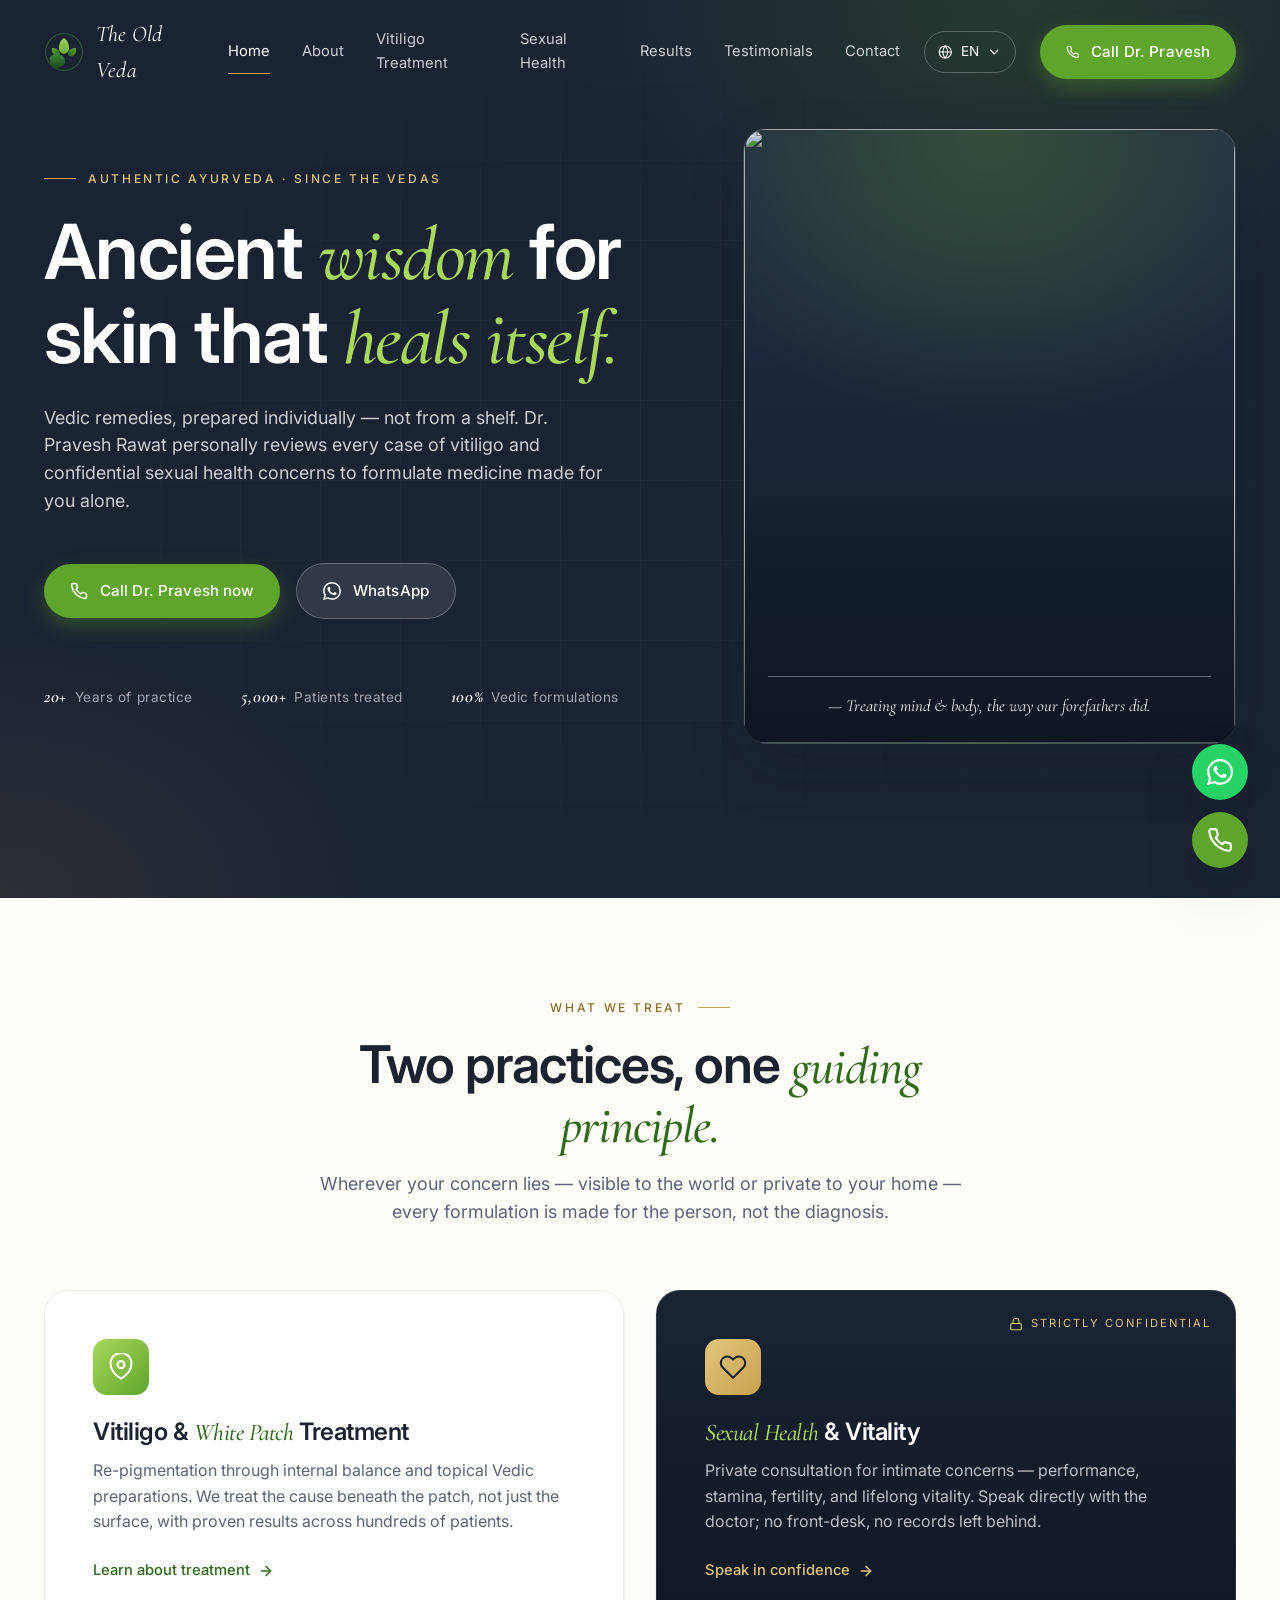
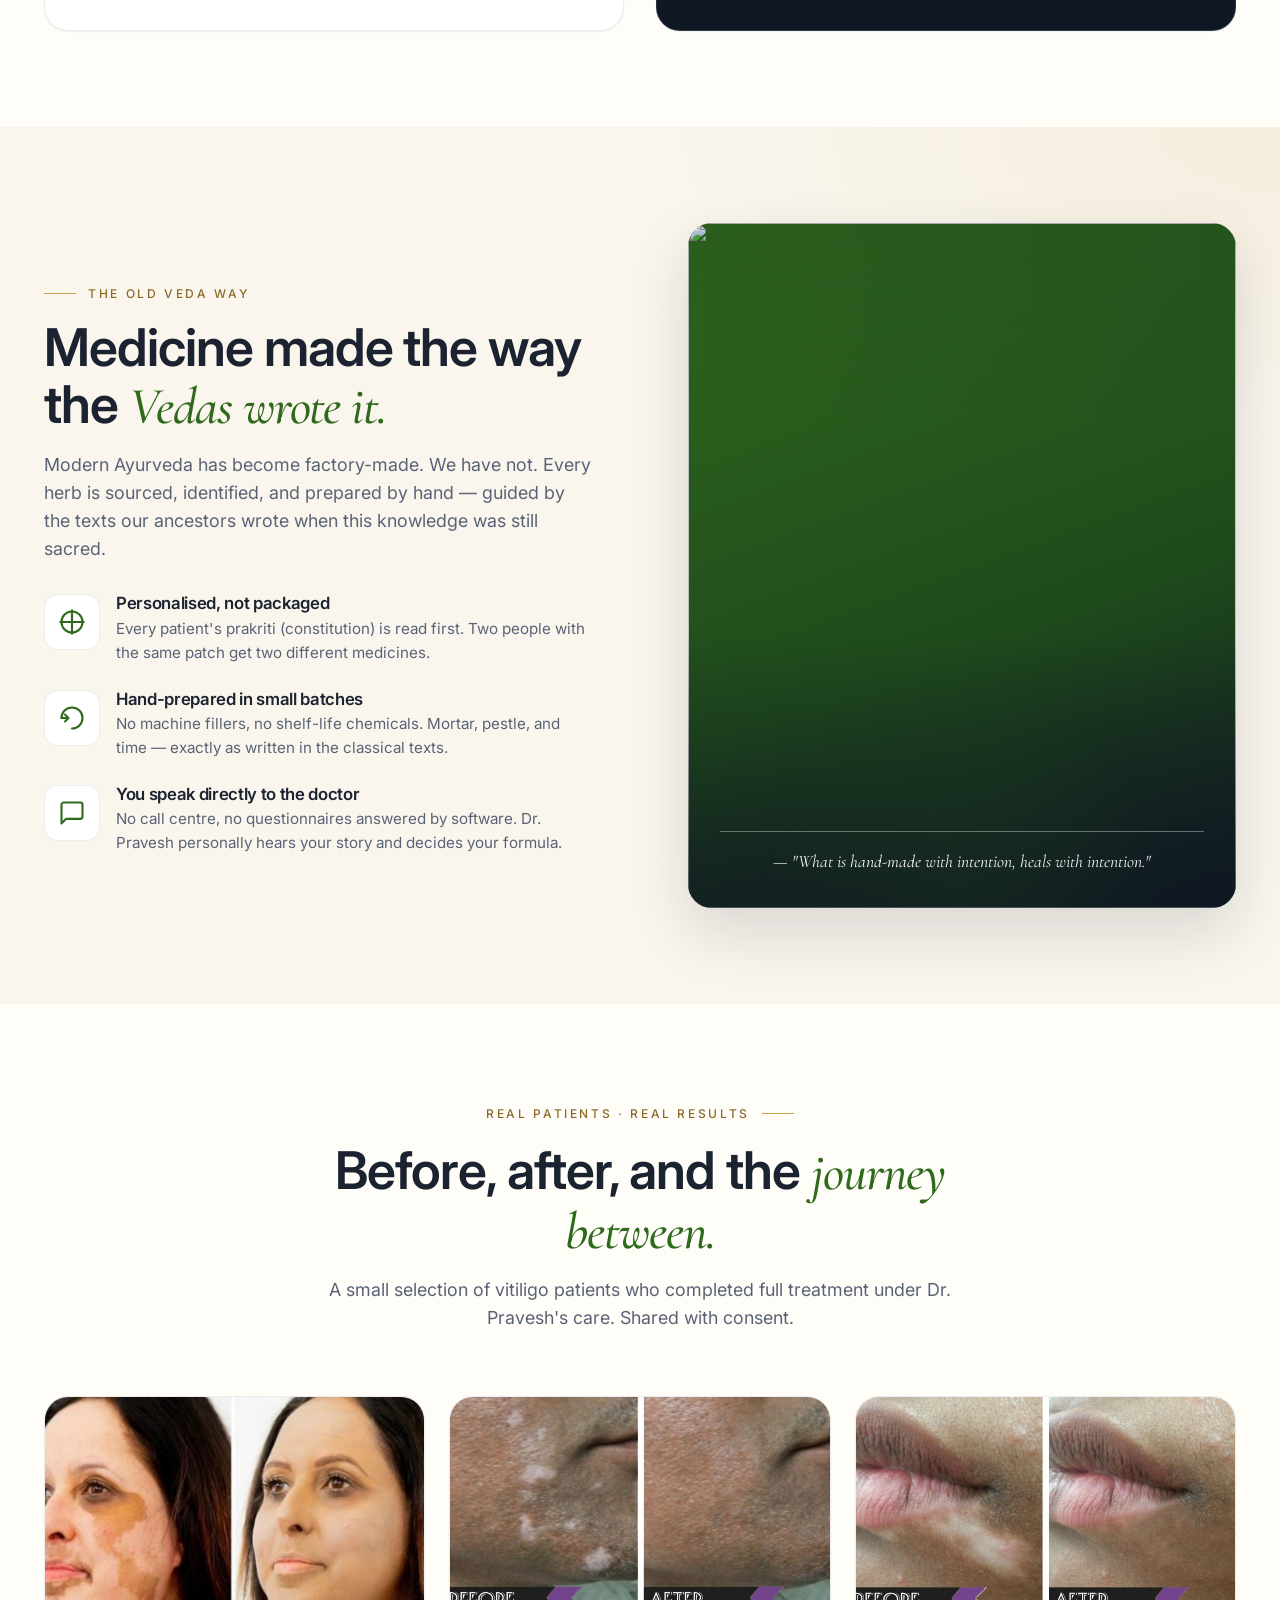
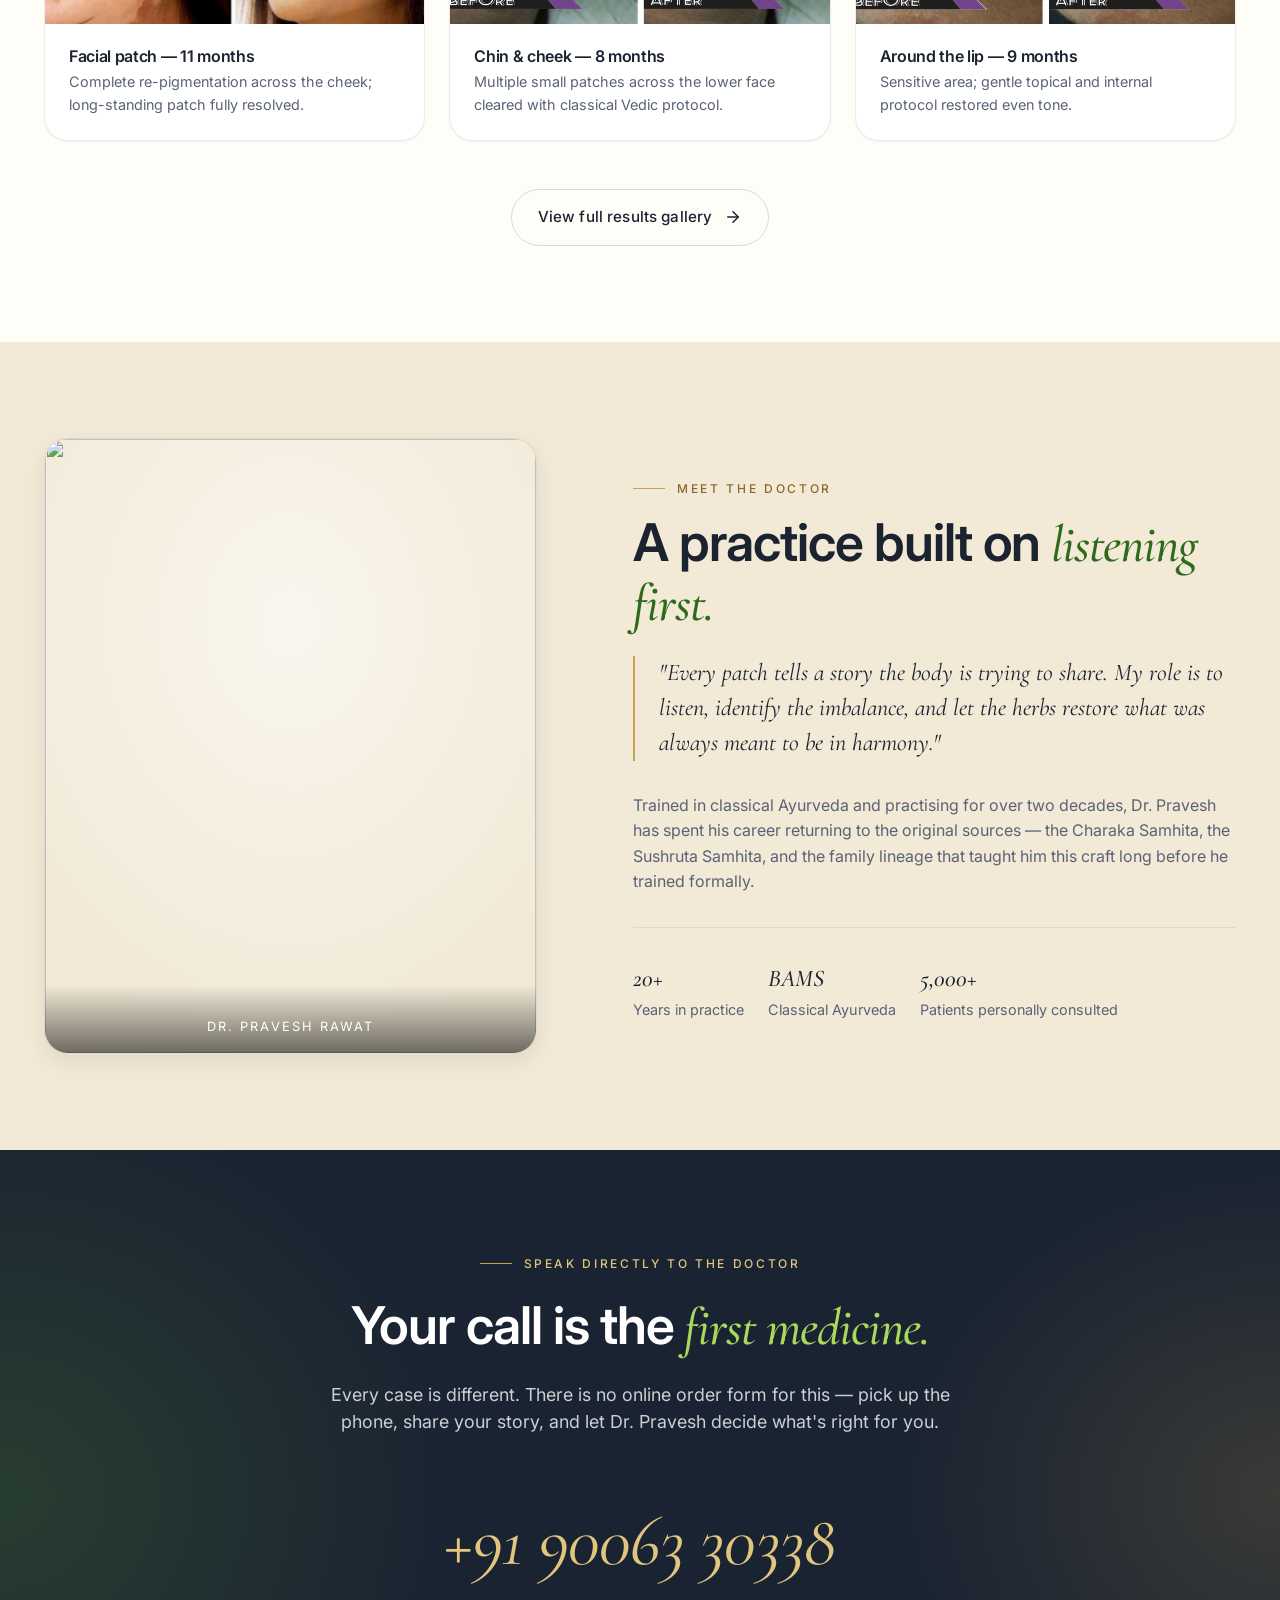
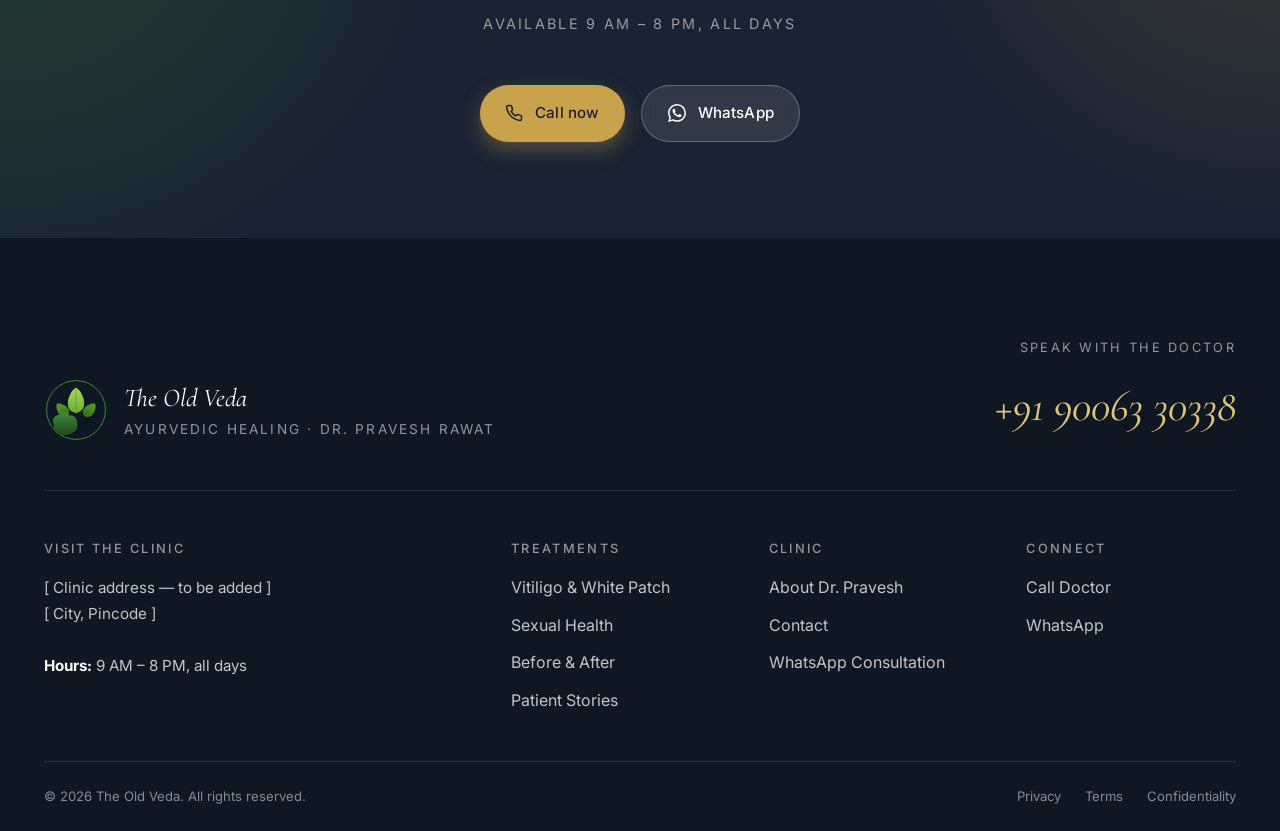
==== commit 91a7ad58: "Update phone numbers and doctor name across site Contact details: - Main number 9006330338 (whitepat" ====
--- a/index.html
+++ b/index.html
@@ -3,8 +3,8 @@
 <head>
 <meta charset="UTF-8">
 <meta name="viewport" content="width=device-width, initial-scale=1.0, viewport-fit=cover">
-<title>The Old Veda — Ayurvedic Healing by Dr. Pravesh Singh</title>
-<meta name="description" content="Personalized Ayurvedic medicine for vitiligo (white patches) and confidential sexual health concerns. Prepared by Dr. Pravesh Singh using traditional Vedic methods.">
+<title>The Old Veda — Ayurvedic Healing by Dr. Pravesh Rawat</title>
+<meta name="description" content="Personalized Ayurvedic medicine for vitiligo (white patches) and confidential sexual health concerns. Prepared by Dr. Pravesh Rawat using traditional Vedic methods.">
 <link rel="preconnect" href="https://fonts.googleapis.com">
 <link rel="preconnect" href="https://fonts.gstatic.com" crossorigin>
 <link href="https://fonts.googleapis.com/css2?family=Inter:wght@300;400;500;600;700&family=Cormorant+Garamond:ital,wght@0,400;0,500;0,600;1,400;1,500;1,600&display=swap" rel="stylesheet">
@@ -37,7 +37,7 @@
       </button>
       <ul class="lang-menu" role="listbox"></ul>
     </div>
-    <a href="tel:+917717766954" class="btn btn-primary header-cta-desktop">
+    <a href="tel:+919006330338" class="btn btn-primary header-cta-desktop">
       <svg viewBox="0 0 24 24" fill="none" stroke="currentColor" stroke-width="2" stroke-linecap="round" stroke-linejoin="round"><path d="M22 16.92v3a2 2 0 0 1-2.18 2 19.79 19.79 0 0 1-8.63-3.07 19.5 19.5 0 0 1-6-6 19.79 19.79 0 0 1-3.07-8.67A2 2 0 0 1 4.11 2h3a2 2 0 0 1 2 1.72 12.84 12.84 0 0 0 .7 2.81 2 2 0 0 1-.45 2.11L8.09 9.91a16 16 0 0 0 6 6l1.27-1.27a2 2 0 0 1 2.11-.45 12.84 12.84 0 0 0 2.81.7A2 2 0 0 1 22 16.92z"/></svg>
       <span data-i18n="header.callDoctor">Call Dr. Pravesh</span>
     </a>
@@ -56,14 +56,14 @@
         Ancient <em>wisdom</em> for skin that <em>heals itself.</em>
       </h1>
       <p class="lede">
-        Vedic remedies, prepared individually — not from a shelf. Dr. Pravesh Singh personally reviews every case of vitiligo and confidential sexual health concerns to formulate medicine made for you alone.
+        Vedic remedies, prepared individually — not from a shelf. Dr. Pravesh Rawat personally reviews every case of vitiligo and confidential sexual health concerns to formulate medicine made for you alone.
       </p>
       <div class="hero__ctas">
-        <a href="tel:+917717766954" class="btn btn-primary">
+        <a href="tel:+919006330338" class="btn btn-primary">
           <svg viewBox="0 0 24 24" fill="none" stroke="currentColor" stroke-width="2" stroke-linecap="round" stroke-linejoin="round"><path d="M22 16.92v3a2 2 0 0 1-2.18 2 19.79 19.79 0 0 1-8.63-3.07 19.5 19.5 0 0 1-6-6 19.79 19.79 0 0 1-3.07-8.67A2 2 0 0 1 4.11 2h3a2 2 0 0 1 2 1.72 12.84 12.84 0 0 0 .7 2.81 2 2 0 0 1-.45 2.11L8.09 9.91a16 16 0 0 0 6 6l1.27-1.27a2 2 0 0 1 2.11-.45 12.84 12.84 0 0 0 2.81.7A2 2 0 0 1 22 16.92z"/></svg>
           Call Dr. Pravesh now
         </a>
-        <a href="https://wa.me/917717766954" class="btn btn-light" target="_blank" rel="noopener">
+        <a href="https://wa.me/919006330338" class="btn btn-light" target="_blank" rel="noopener">
           <svg viewBox="0 0 24 24" fill="currentColor"><path d="M17.472 14.382c-.297-.149-1.758-.867-2.03-.967-.273-.099-.471-.148-.67.15-.197.297-.767.966-.94 1.164-.173.199-.347.223-.644.075-.297-.15-1.255-.463-2.39-1.475-.883-.788-1.48-1.761-1.653-2.059-.173-.297-.018-.458.13-.606.134-.133.298-.347.446-.52.149-.174.198-.298.298-.497.099-.198.05-.371-.025-.52-.075-.149-.669-1.612-.916-2.207-.242-.579-.487-.5-.669-.51l-.57-.01c-.198 0-.52.074-.792.372s-1.04 1.016-1.04 2.479 1.065 2.876 1.213 3.074c.149.198 2.096 3.2 5.077 4.487.709.306 1.262.489 1.694.625.712.227 1.36.195 1.871.118.571-.085 1.758-.719 2.006-1.413.248-.694.248-1.289.173-1.413-.074-.124-.272-.198-.57-.347m-5.421 7.403h-.004a9.87 9.87 0 0 1-5.031-1.378l-.361-.214-3.741.982.998-3.648-.235-.374a9.86 9.86 0 0 1-1.51-5.26c.001-5.45 4.436-9.884 9.888-9.884 2.64 0 5.122 1.03 6.988 2.898a9.825 9.825 0 0 1 2.893 6.994c-.003 5.45-4.437 9.884-9.885 9.884m8.413-18.297A11.815 11.815 0 0 0 12.05 0C5.495 0 .16 5.335.157 11.892c0 2.096.547 4.142 1.588 5.945L.057 24l6.305-1.654a11.882 11.882 0 0 0 5.683 1.448h.005c6.554 0 11.89-5.335 11.893-11.893a11.821 11.821 0 0 0-3.48-8.413"/></svg>
           WhatsApp
         </a>
@@ -232,7 +232,7 @@
     <div class="doctor__grid">
       <div class="doctor__photo reveal has-photo" aria-hidden="true">
         <img src="https://picsum.photos/seed/dr-pravesh-singh/800/1000" class="photo-fill" alt="">
-        <span class="doctor__photo-caption">Dr. Pravesh Singh</span>
+        <span class="doctor__photo-caption">Dr. Pravesh Rawat</span>
       </div>
       <div class="reveal">
         <span class="eyebrow">Meet the Doctor</span>
@@ -240,7 +240,7 @@
         <blockquote class="doctor__quote">
           "Every patch tells a story the body is trying to share. My role is to listen, identify the imbalance, and let the herbs restore what was always meant to be in harmony."
         </blockquote>
-        <p style="color: var(--c-text-muted)">Trained in classical Ayurveda and practising for over two decades, Dr. Pravesh has spent her career returning to the original sources — the Charaka Samhita, the Sushruta Samhita, and the family lineage that taught her this craft long before she trained formally.</p>
+        <p style="color: var(--c-text-muted)">Trained in classical Ayurveda and practising for over two decades, Dr. Pravesh has spent his career returning to the original sources — the Charaka Samhita, the Sushruta Samhita, and the family lineage that taught him this craft long before he trained formally.</p>
         <div class="doctor__credentials">
           <div class="doctor__credential"><b>20+</b>Years in practice</div>
           <div class="doctor__credential"><b>BAMS</b>Classical Ayurveda</div>
@@ -257,14 +257,14 @@
     <span class="eyebrow" style="color: var(--c-gold-soft); justify-content:center;">Speak Directly to the Doctor</span>
     <h2 class="h-1" style="margin-top: 1.5rem;">Your call is the <em>first medicine.</em></h2>
     <p class="lede" style="color: rgba(255,255,255,0.78);">Every case is different. There is no online order form for this — pick up the phone, share your story, and let Dr. Pravesh decide what's right for you.</p>
-    <a href="tel:+917717766954" class="cta-band__phone">+91 77177 66954</a>
+    <a href="tel:+919006330338" class="cta-band__phone">+91 90063 30338</a>
     <span class="cta-band__sub">Available 9 AM – 8 PM, all days</span>
     <div class="cta-band__buttons">
-      <a href="tel:+917717766954" class="btn btn-gold">
+      <a href="tel:+919006330338" class="btn btn-gold">
         <svg viewBox="0 0 24 24" fill="none" stroke="currentColor" stroke-width="2" stroke-linecap="round" stroke-linejoin="round"><path d="M22 16.92v3a2 2 0 0 1-2.18 2 19.79 19.79 0 0 1-8.63-3.07 19.5 19.5 0 0 1-6-6 19.79 19.79 0 0 1-3.07-8.67A2 2 0 0 1 4.11 2h3a2 2 0 0 1 2 1.72 12.84 12.84 0 0 0 .7 2.81 2 2 0 0 1-.45 2.11L8.09 9.91a16 16 0 0 0 6 6l1.27-1.27a2 2 0 0 1 2.11-.45 12.84 12.84 0 0 0 2.81.7A2 2 0 0 1 22 16.92z"/></svg>
         Call now
       </a>
-      <a href="https://wa.me/917717766954" target="_blank" rel="noopener" class="btn btn-light">
+      <a href="https://wa.me/919006330338" target="_blank" rel="noopener" class="btn btn-light">
         <svg viewBox="0 0 24 24" fill="currentColor"><path d="M17.472 14.382c-.297-.149-1.758-.867-2.03-.967-.273-.099-.471-.148-.67.15-.197.297-.767.966-.94 1.164-.173.199-.347.223-.644.075-.297-.15-1.255-.463-2.39-1.475-.883-.788-1.48-1.761-1.653-2.059-.173-.297-.018-.458.13-.606.134-.133.298-.347.446-.52.149-.174.198-.298.298-.497.099-.198.05-.371-.025-.52-.075-.149-.669-1.612-.916-2.207-.242-.579-.487-.5-.669-.51l-.57-.01c-.198 0-.52.074-.792.372s-1.04 1.016-1.04 2.479 1.065 2.876 1.213 3.074c.149.198 2.096 3.2 5.077 4.487.709.306 1.262.489 1.694.625.712.227 1.36.195 1.871.118.571-.085 1.758-.719 2.006-1.413.248-.694.248-1.289.173-1.413-.074-.124-.272-.198-.57-.347m-5.421 7.403h-.004a9.87 9.87 0 0 1-5.031-1.378l-.361-.214-3.741.982.998-3.648-.235-.374a9.86 9.86 0 0 1-1.51-5.26c.001-5.45 4.436-9.884 9.888-9.884 2.64 0 5.122 1.03 6.988 2.898a9.825 9.825 0 0 1 2.893 6.994c-.003 5.45-4.437 9.884-9.885 9.884m8.413-18.297A11.815 11.815 0 0 0 12.05 0C5.495 0 .16 5.335.157 11.892c0 2.096.547 4.142 1.588 5.945L.057 24l6.305-1.654a11.882 11.882 0 0 0 5.683 1.448h.005c6.554 0 11.89-5.335 11.893-11.893a11.821 11.821 0 0 0-3.48-8.413"/></svg>
         WhatsApp
       </a>
@@ -281,13 +281,13 @@
           <img src="assets/logo/mark.svg" alt="" class="site-footer__brand-mark">
           <div>
             <div class="site-footer__brand-name">The Old Veda</div>
-            <div class="site-footer__brand-tag">Ayurvedic Healing · Dr. Pravesh Singh</div>
+            <div class="site-footer__brand-tag">Ayurvedic Healing · Dr. Pravesh Rawat</div>
           </div>
         </div>
       </div>
       <div class="site-footer__phone-block">
         <span class="site-footer__phone-label">Speak with the Doctor</span>
-        <a href="tel:+917717766954" class="site-footer__phone">+91 77177 66954</a>
+        <a href="tel:+919006330338" class="site-footer__phone">+91 90063 30338</a>
       </div>
     </div>
 
@@ -310,14 +310,14 @@
         <ul>
           <li><a href="about.html">About Dr. Pravesh</a></li>
           <li><a href="contact.html">Contact</a></li>
-          <li><a href="https://wa.me/917717766954">WhatsApp Consultation</a></li>
+          <li><a href="https://wa.me/919006330338">WhatsApp Consultation</a></li>
         </ul>
       </div>
       <div>
         <h5>Connect</h5>
         <ul>
-          <li><a href="tel:+917717766954">Call Doctor</a></li>
-          <li><a href="https://wa.me/917717766954">WhatsApp</a></li>
+          <li><a href="tel:+919006330338">Call Doctor</a></li>
+          <li><a href="https://wa.me/919006330338">WhatsApp</a></li>
         </ul>
       </div>
     </div>
@@ -335,10 +335,10 @@
 
 <!-- ============ STICKY MOBILE CTA ============ -->
 <div class="sticky-cta">
-  <a href="https://wa.me/917717766954" class="whatsapp" aria-label="WhatsApp Dr. Pravesh" target="_blank" rel="noopener">
+  <a href="https://wa.me/919006330338" class="whatsapp" aria-label="WhatsApp Dr. Pravesh" target="_blank" rel="noopener">
     <svg viewBox="0 0 24 24" fill="currentColor"><path d="M17.472 14.382c-.297-.149-1.758-.867-2.03-.967-.273-.099-.471-.148-.67.15-.197.297-.767.966-.94 1.164-.173.199-.347.223-.644.075-.297-.15-1.255-.463-2.39-1.475-.883-.788-1.48-1.761-1.653-2.059-.173-.297-.018-.458.13-.606.134-.133.298-.347.446-.52.149-.174.198-.298.298-.497.099-.198.05-.371-.025-.52-.075-.149-.669-1.612-.916-2.207-.242-.579-.487-.5-.669-.51l-.57-.01c-.198 0-.52.074-.792.372s-1.04 1.016-1.04 2.479 1.065 2.876 1.213 3.074c.149.198 2.096 3.2 5.077 4.487.709.306 1.262.489 1.694.625.712.227 1.36.195 1.871.118.571-.085 1.758-.719 2.006-1.413.248-.694.248-1.289.173-1.413-.074-.124-.272-.198-.57-.347m-5.421 7.403h-.004a9.87 9.87 0 0 1-5.031-1.378l-.361-.214-3.741.982.998-3.648-.235-.374a9.86 9.86 0 0 1-1.51-5.26c.001-5.45 4.436-9.884 9.888-9.884 2.64 0 5.122 1.03 6.988 2.898a9.825 9.825 0 0 1 2.893 6.994c-.003 5.45-4.437 9.884-9.885 9.884m8.413-18.297A11.815 11.815 0 0 0 12.05 0C5.495 0 .16 5.335.157 11.892c0 2.096.547 4.142 1.588 5.945L.057 24l6.305-1.654a11.882 11.882 0 0 0 5.683 1.448h.005c6.554 0 11.89-5.335 11.893-11.893a11.821 11.821 0 0 0-3.48-8.413"/></svg>
   </a>
-  <a href="tel:+917717766954" class="call" aria-label="Call Dr. Pravesh">
+  <a href="tel:+919006330338" class="call" aria-label="Call Dr. Pravesh">
     <svg viewBox="0 0 24 24" fill="none" stroke="currentColor" stroke-width="2" stroke-linecap="round" stroke-linejoin="round"><path d="M22 16.92v3a2 2 0 0 1-2.18 2 19.79 19.79 0 0 1-8.63-3.07 19.5 19.5 0 0 1-6-6 19.79 19.79 0 0 1-3.07-8.67A2 2 0 0 1 4.11 2h3a2 2 0 0 1 2 1.72 12.84 12.84 0 0 0 .7 2.81 2 2 0 0 1-.45 2.11L8.09 9.91a16 16 0 0 0 6 6l1.27-1.27a2 2 0 0 1 2.11-.45 12.84 12.84 0 0 0 2.81.7A2 2 0 0 1 22 16.92z"/></svg>
   </a>
 </div>
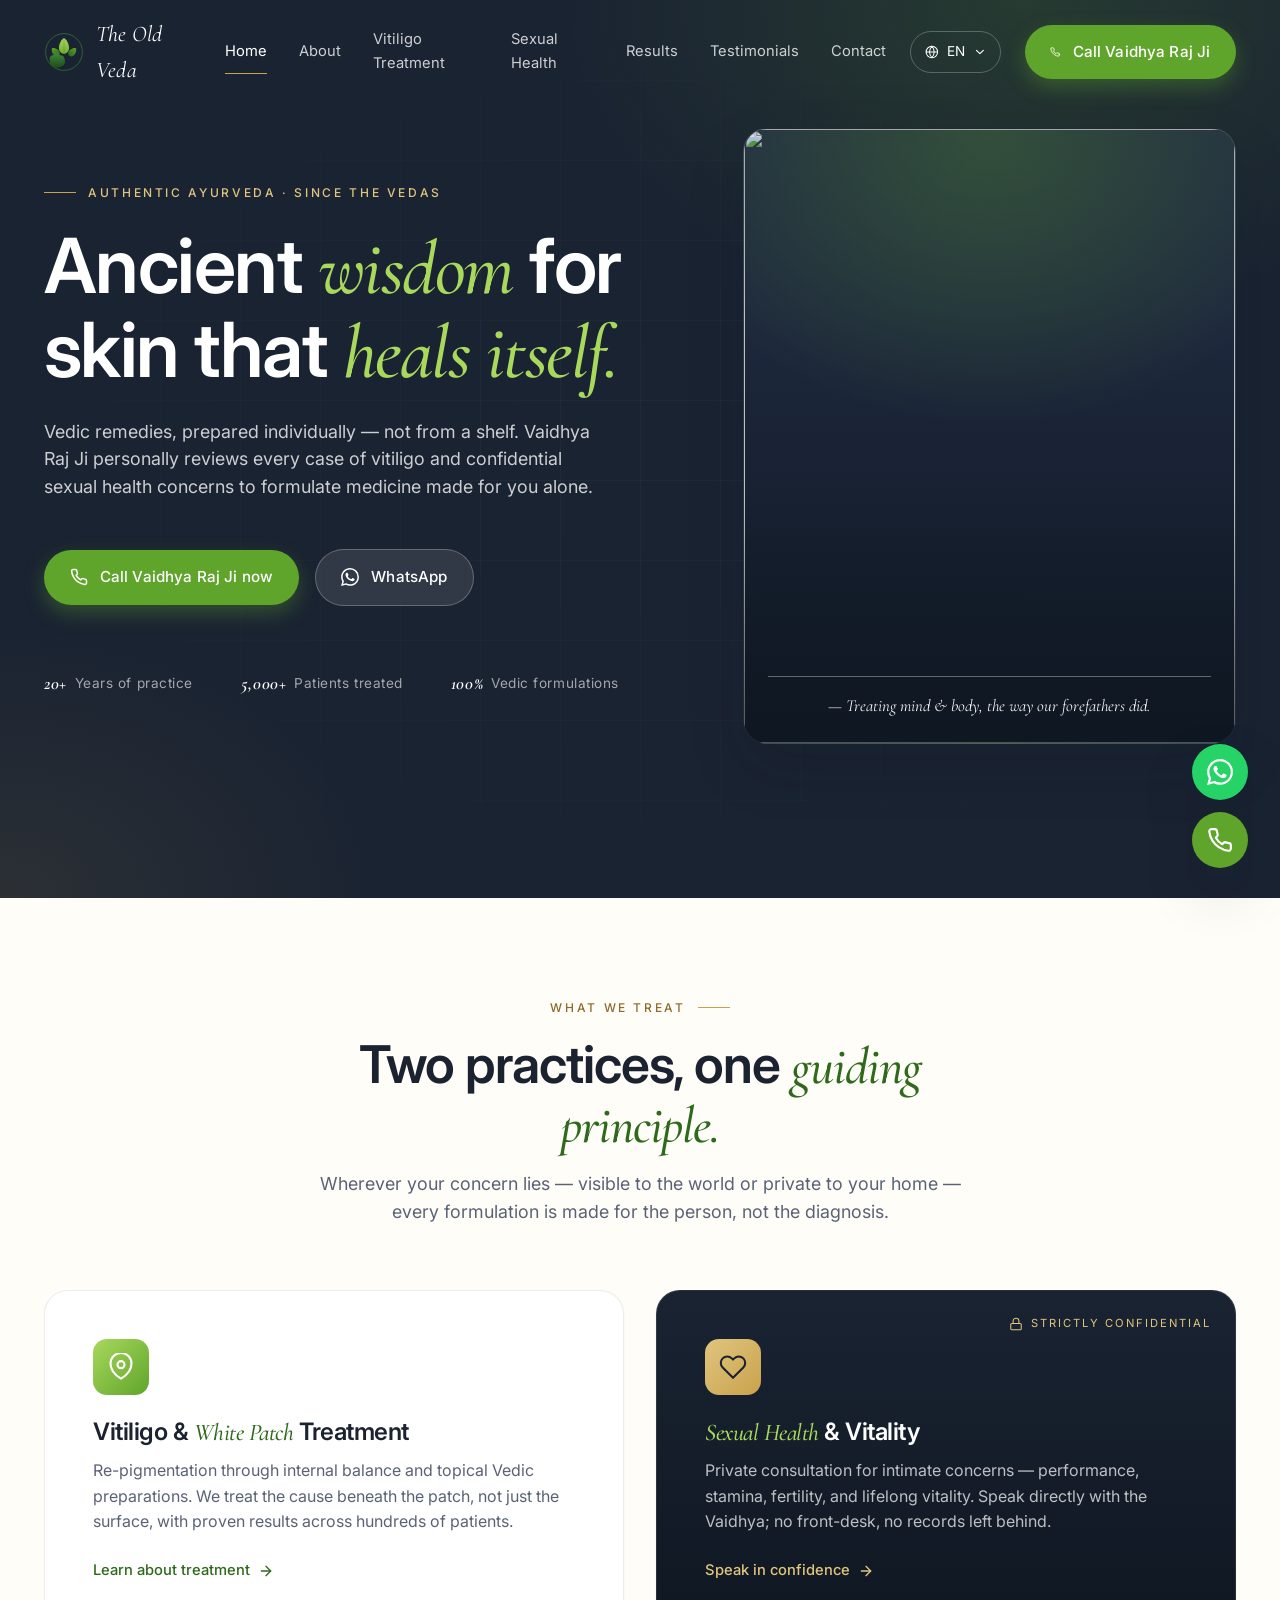
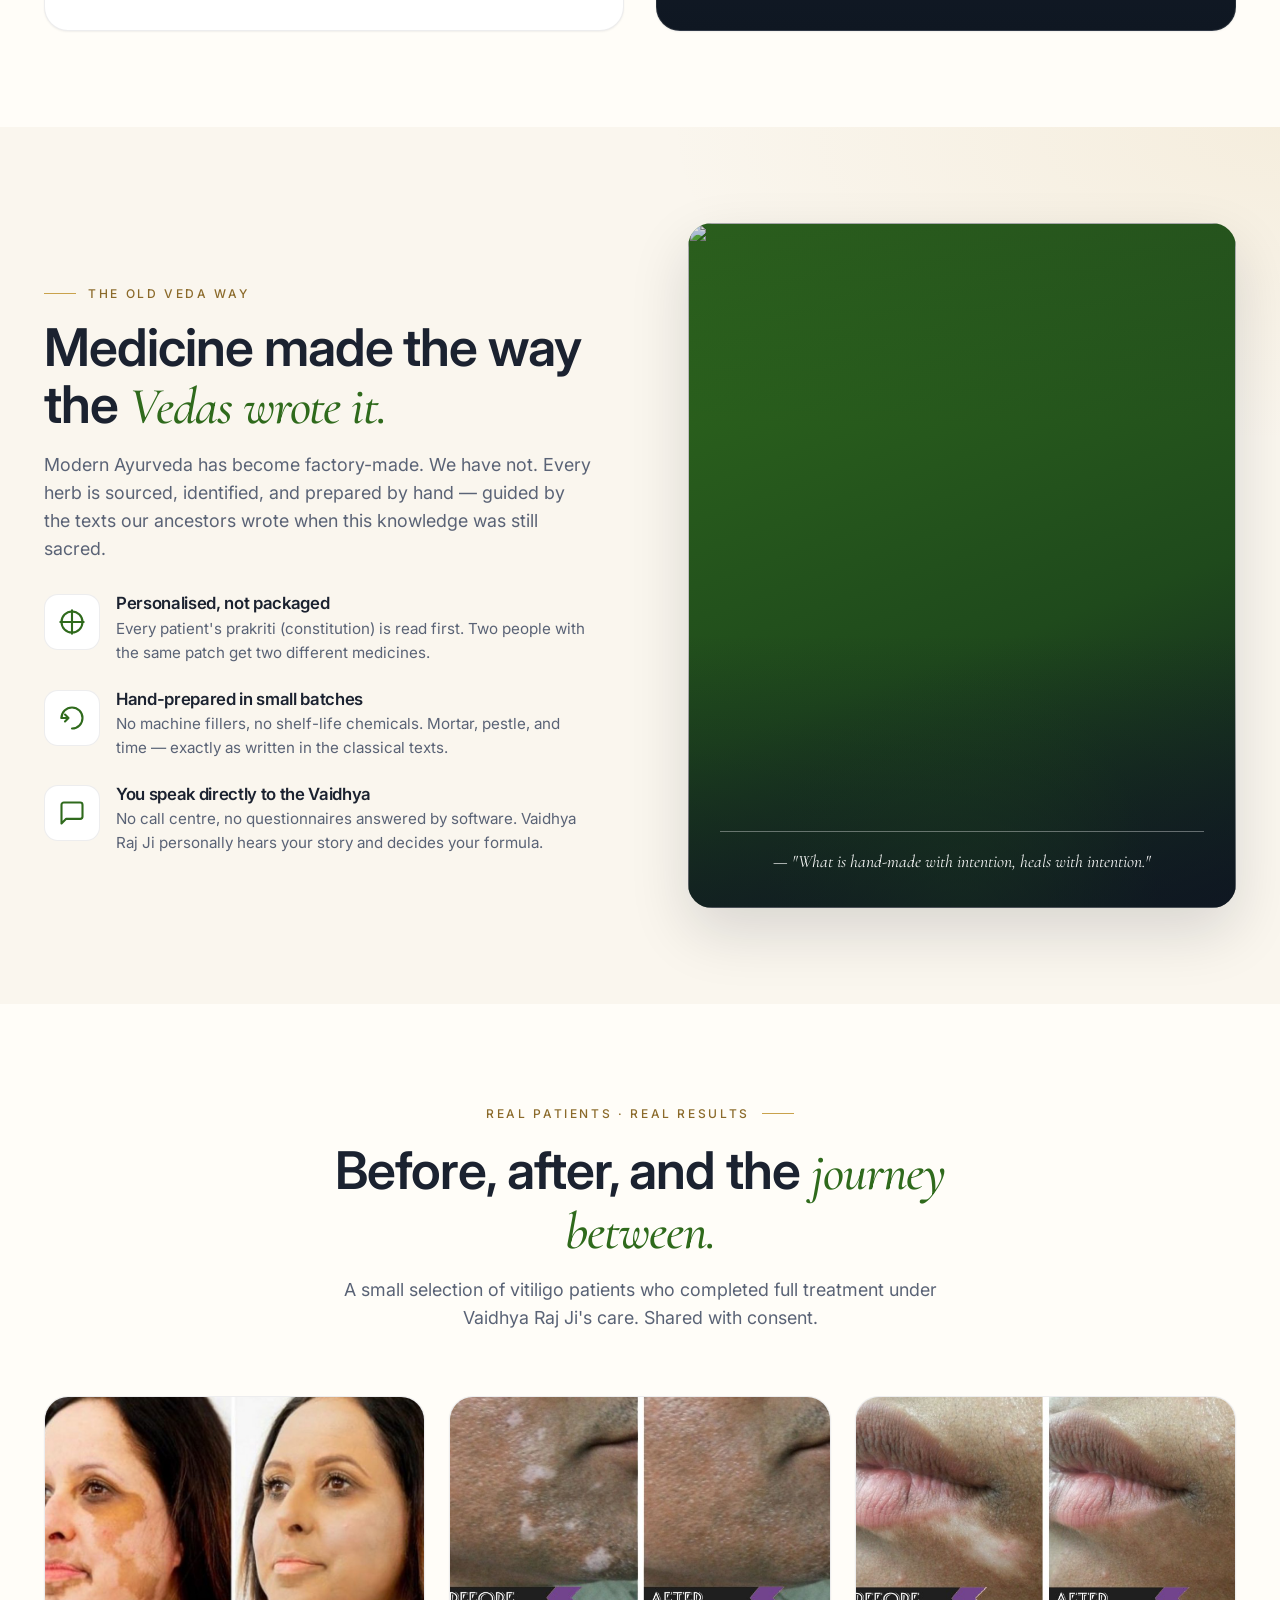
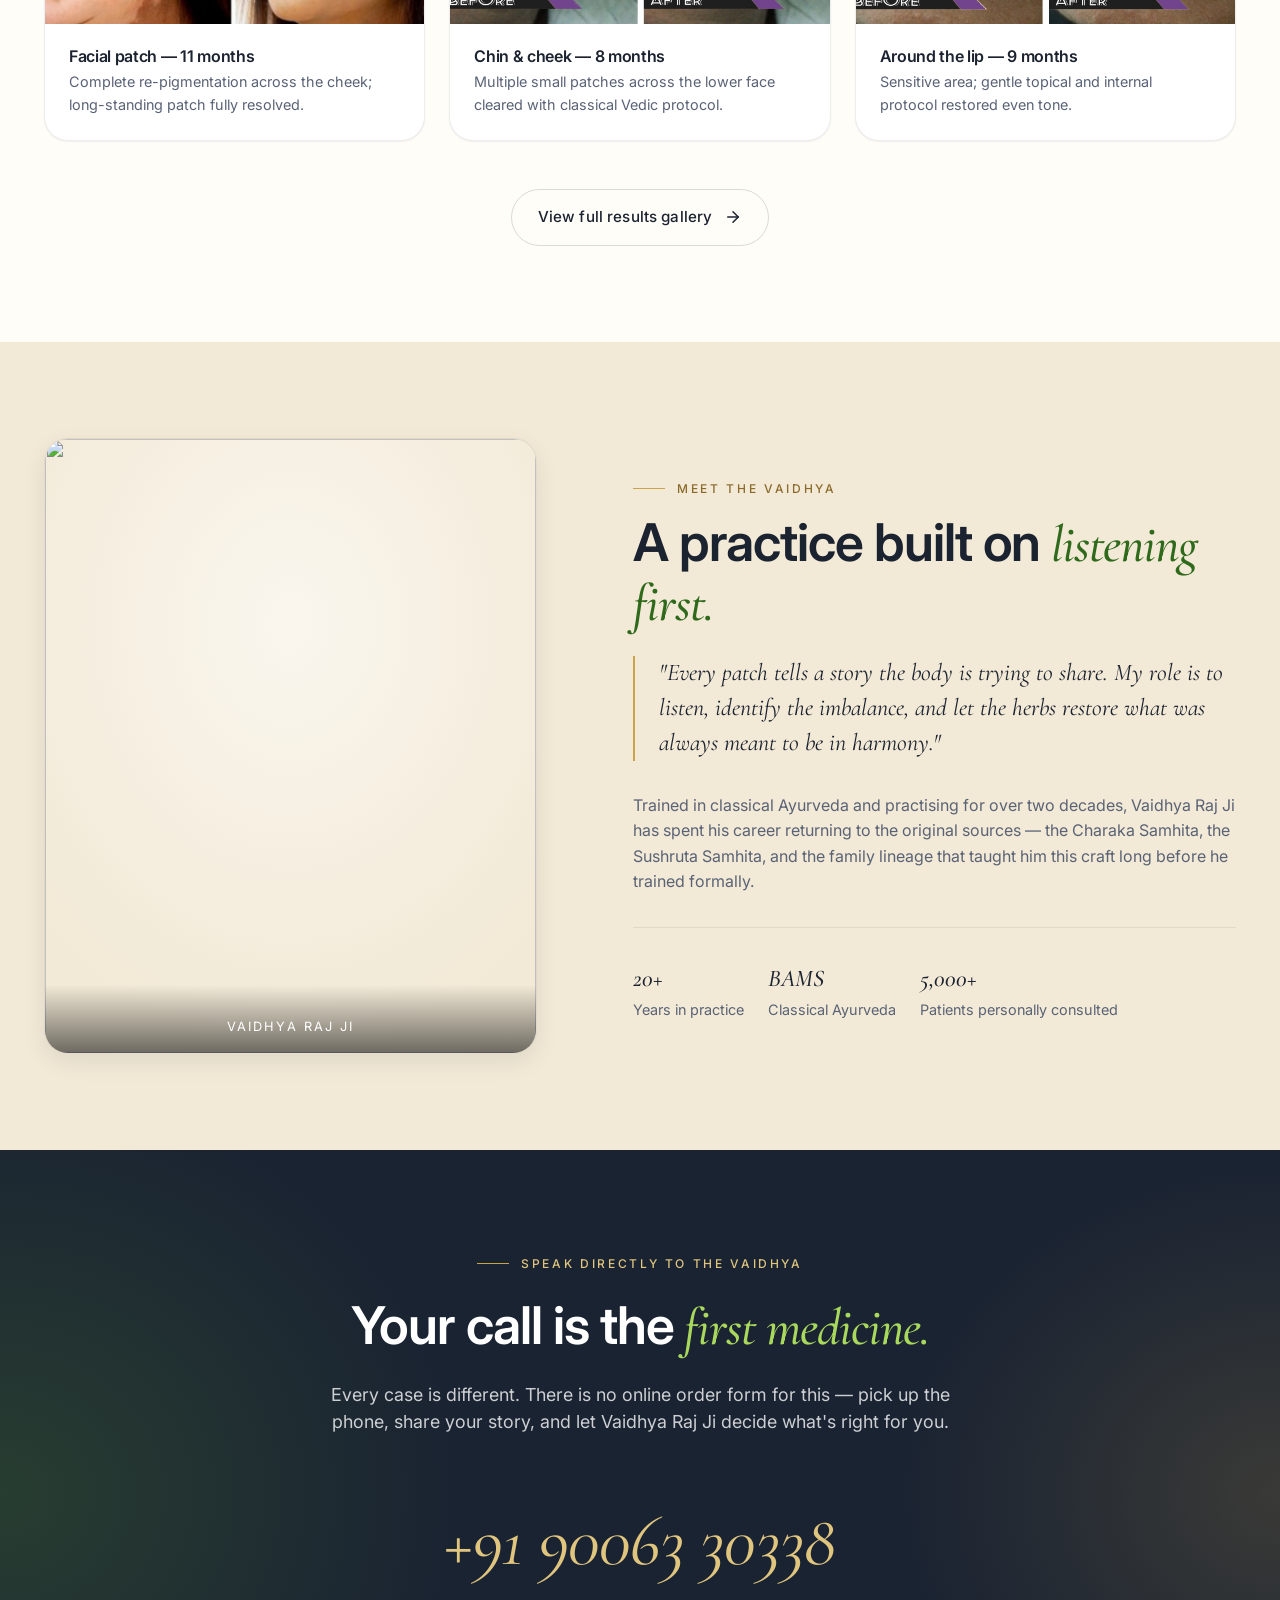
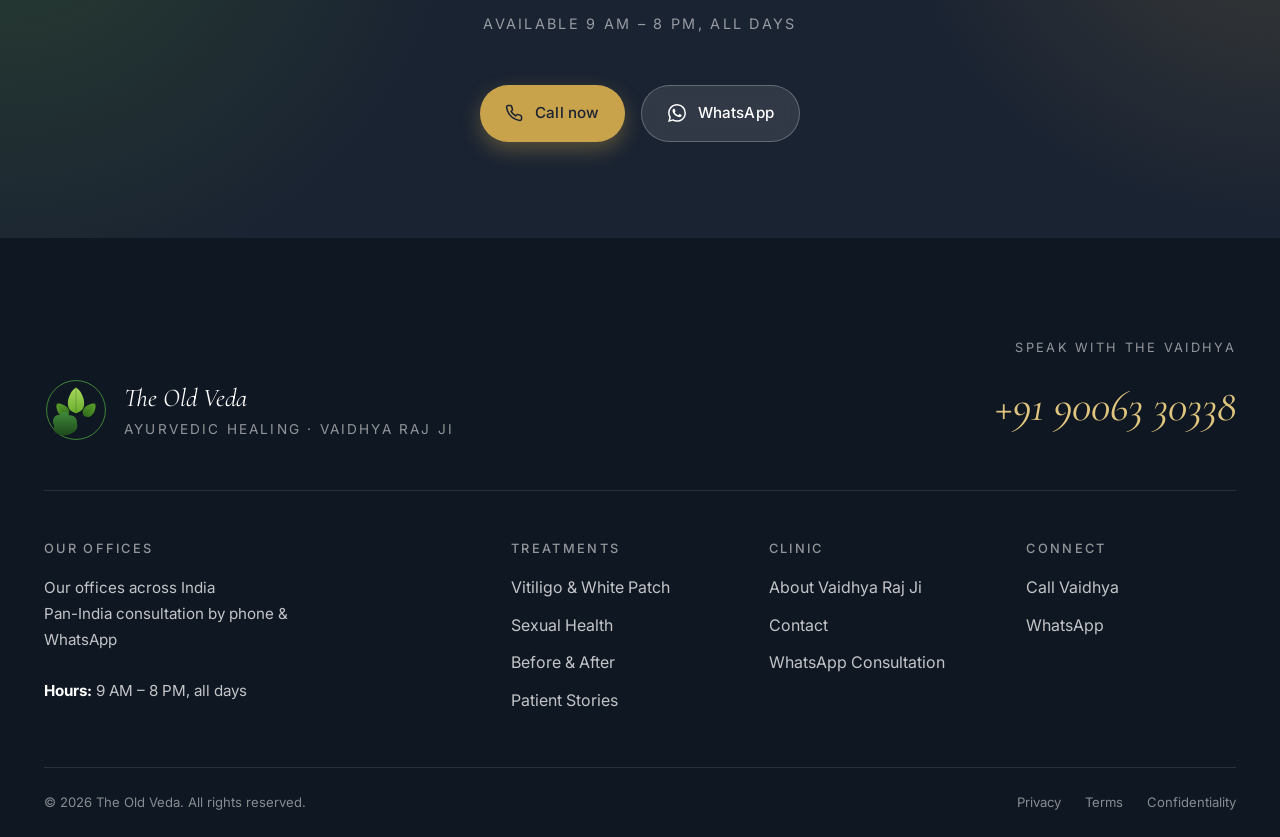
==== commit 40753b52: "Rename practitioner to Vaidhya Raj Ji and remove clinic address Replace "Dr. Pravesh Rawat" with "Va" ====
--- a/index.html
+++ b/index.html
@@ -3,8 +3,8 @@
 <head>
 <meta charset="UTF-8">
 <meta name="viewport" content="width=device-width, initial-scale=1.0, viewport-fit=cover">
-<title>The Old Veda — Ayurvedic Healing by Dr. Pravesh Rawat</title>
-<meta name="description" content="Personalized Ayurvedic medicine for vitiligo (white patches) and confidential sexual health concerns. Prepared by Dr. Pravesh Rawat using traditional Vedic methods.">
+<title>The Old Veda — Ayurvedic Healing by Vaidhya Raj Ji</title>
+<meta name="description" content="Personalized Ayurvedic medicine for vitiligo (white patches) and confidential sexual health concerns. Prepared by Vaidhya Raj Ji using traditional Vedic methods.">
 <link rel="preconnect" href="https://fonts.googleapis.com">
 <link rel="preconnect" href="https://fonts.gstatic.com" crossorigin>
 <link href="https://fonts.googleapis.com/css2?family=Inter:wght@300;400;500;600;700&family=Cormorant+Garamond:ital,wght@0,400;0,500;0,600;1,400;1,500;1,600&display=swap" rel="stylesheet">
@@ -39,7 +39,7 @@
     </div>
     <a href="tel:+919006330338" class="btn btn-primary header-cta-desktop">
       <svg viewBox="0 0 24 24" fill="none" stroke="currentColor" stroke-width="2" stroke-linecap="round" stroke-linejoin="round"><path d="M22 16.92v3a2 2 0 0 1-2.18 2 19.79 19.79 0 0 1-8.63-3.07 19.5 19.5 0 0 1-6-6 19.79 19.79 0 0 1-3.07-8.67A2 2 0 0 1 4.11 2h3a2 2 0 0 1 2 1.72 12.84 12.84 0 0 0 .7 2.81 2 2 0 0 1-.45 2.11L8.09 9.91a16 16 0 0 0 6 6l1.27-1.27a2 2 0 0 1 2.11-.45 12.84 12.84 0 0 0 2.81.7A2 2 0 0 1 22 16.92z"/></svg>
-      <span data-i18n="header.callDoctor">Call Dr. Pravesh</span>
+      <span data-i18n="header.callDoctor">Call Vaidhya Raj Ji</span>
     </a>
     <button class="nav-toggle" aria-label="Open menu" aria-expanded="false">
       <svg viewBox="0 0 24 24" fill="none" stroke="currentColor" stroke-width="2" stroke-linecap="round" stroke-linejoin="round"><line x1="3" y1="6" x2="21" y2="6"/><line x1="3" y1="12" x2="21" y2="12"/><line x1="3" y1="18" x2="21" y2="18"/></svg>
@@ -56,12 +56,12 @@
         Ancient <em>wisdom</em> for skin that <em>heals itself.</em>
       </h1>
       <p class="lede">
-        Vedic remedies, prepared individually — not from a shelf. Dr. Pravesh Rawat personally reviews every case of vitiligo and confidential sexual health concerns to formulate medicine made for you alone.
+        Vedic remedies, prepared individually — not from a shelf. Vaidhya Raj Ji personally reviews every case of vitiligo and confidential sexual health concerns to formulate medicine made for you alone.
       </p>
       <div class="hero__ctas">
         <a href="tel:+919006330338" class="btn btn-primary">
           <svg viewBox="0 0 24 24" fill="none" stroke="currentColor" stroke-width="2" stroke-linecap="round" stroke-linejoin="round"><path d="M22 16.92v3a2 2 0 0 1-2.18 2 19.79 19.79 0 0 1-8.63-3.07 19.5 19.5 0 0 1-6-6 19.79 19.79 0 0 1-3.07-8.67A2 2 0 0 1 4.11 2h3a2 2 0 0 1 2 1.72 12.84 12.84 0 0 0 .7 2.81 2 2 0 0 1-.45 2.11L8.09 9.91a16 16 0 0 0 6 6l1.27-1.27a2 2 0 0 1 2.11-.45 12.84 12.84 0 0 0 2.81.7A2 2 0 0 1 22 16.92z"/></svg>
-          Call Dr. Pravesh now
+          Call Vaidhya Raj Ji now
         </a>
         <a href="https://wa.me/919006330338" class="btn btn-light" target="_blank" rel="noopener">
           <svg viewBox="0 0 24 24" fill="currentColor"><path d="M17.472 14.382c-.297-.149-1.758-.867-2.03-.967-.273-.099-.471-.148-.67.15-.197.297-.767.966-.94 1.164-.173.199-.347.223-.644.075-.297-.15-1.255-.463-2.39-1.475-.883-.788-1.48-1.761-1.653-2.059-.173-.297-.018-.458.13-.606.134-.133.298-.347.446-.52.149-.174.198-.298.298-.497.099-.198.05-.371-.025-.52-.075-.149-.669-1.612-.916-2.207-.242-.579-.487-.5-.669-.51l-.57-.01c-.198 0-.52.074-.792.372s-1.04 1.016-1.04 2.479 1.065 2.876 1.213 3.074c.149.198 2.096 3.2 5.077 4.487.709.306 1.262.489 1.694.625.712.227 1.36.195 1.871.118.571-.085 1.758-.719 2.006-1.413.248-.694.248-1.289.173-1.413-.074-.124-.272-.198-.57-.347m-5.421 7.403h-.004a9.87 9.87 0 0 1-5.031-1.378l-.361-.214-3.741.982.998-3.648-.235-.374a9.86 9.86 0 0 1-1.51-5.26c.001-5.45 4.436-9.884 9.888-9.884 2.64 0 5.122 1.03 6.988 2.898a9.825 9.825 0 0 1 2.893 6.994c-.003 5.45-4.437 9.884-9.885 9.884m8.413-18.297A11.815 11.815 0 0 0 12.05 0C5.495 0 .16 5.335.157 11.892c0 2.096.547 4.142 1.588 5.945L.057 24l6.305-1.654a11.882 11.882 0 0 0 5.683 1.448h.005c6.554 0 11.89-5.335 11.893-11.893a11.821 11.821 0 0 0-3.48-8.413"/></svg>
@@ -117,7 +117,7 @@
           </svg>
         </div>
         <h3 class="h-3"><em>Sexual Health</em> &amp; Vitality</h3>
-        <p>Private consultation for intimate concerns — performance, stamina, fertility, and lifelong vitality. Speak directly with the doctor; no front-desk, no records left behind.</p>
+        <p>Private consultation for intimate concerns — performance, stamina, fertility, and lifelong vitality. Speak directly with the Vaidhya; no front-desk, no records left behind.</p>
         <a href="sexual-health.html" class="card__link">
           Speak in confidence
           <svg viewBox="0 0 24 24" fill="none" stroke="currentColor" stroke-width="2" stroke-linecap="round" stroke-linejoin="round"><line x1="5" y1="12" x2="19" y2="12"/><polyline points="12 5 19 12 12 19"/></svg>
@@ -161,8 +161,8 @@
               <svg viewBox="0 0 24 24" fill="none" stroke="currentColor" stroke-width="1.8" stroke-linecap="round" stroke-linejoin="round"><path d="M21 15a2 2 0 0 1-2 2H7l-4 4V5a2 2 0 0 1 2-2h14a2 2 0 0 1 2 2z"/></svg>
             </div>
             <div>
-              <h4>You speak directly to the doctor</h4>
-              <p>No call centre, no questionnaires answered by software. Dr. Pravesh personally hears your story and decides your formula.</p>
+              <h4>You speak directly to the Vaidhya</h4>
+              <p>No call centre, no questionnaires answered by software. Vaidhya Raj Ji personally hears your story and decides your formula.</p>
             </div>
           </div>
         </div>
@@ -182,7 +182,7 @@
     <div class="section-head reveal">
       <span class="eyebrow">Real Patients · Real Results</span>
       <h2 class="h-1">Before, after, and the <em>journey between.</em></h2>
-      <p class="lede">A small selection of vitiligo patients who completed full treatment under Dr. Pravesh's care. Shared with consent.</p>
+      <p class="lede">A small selection of vitiligo patients who completed full treatment under Vaidhya Raj Ji's care. Shared with consent.</p>
     </div>
 
     <div class="ba-grid">
@@ -226,21 +226,21 @@
   </div>
 </section>
 
-<!-- ============ DOCTOR INTRO ============ -->
+<!-- ============ VAIDHYA INTRO ============ -->
 <section class="doctor">
   <div class="container">
     <div class="doctor__grid">
       <div class="doctor__photo reveal has-photo" aria-hidden="true">
-        <img src="https://picsum.photos/seed/dr-pravesh-singh/800/1000" class="photo-fill" alt="">
-        <span class="doctor__photo-caption">Dr. Pravesh Rawat</span>
+        <img src="https://picsum.photos/seed/oldveda-herbs/800/1000" class="photo-fill" alt="">
+        <span class="doctor__photo-caption">Vaidhya Raj Ji</span>
       </div>
       <div class="reveal">
-        <span class="eyebrow">Meet the Doctor</span>
+        <span class="eyebrow">Meet the Vaidhya</span>
         <h2 class="h-1" style="margin-top:1rem">A practice built on <em>listening first.</em></h2>
         <blockquote class="doctor__quote">
           "Every patch tells a story the body is trying to share. My role is to listen, identify the imbalance, and let the herbs restore what was always meant to be in harmony."
         </blockquote>
-        <p style="color: var(--c-text-muted)">Trained in classical Ayurveda and practising for over two decades, Dr. Pravesh has spent his career returning to the original sources — the Charaka Samhita, the Sushruta Samhita, and the family lineage that taught him this craft long before he trained formally.</p>
+        <p style="color: var(--c-text-muted)">Trained in classical Ayurveda and practising for over two decades, Vaidhya Raj Ji has spent his career returning to the original sources — the Charaka Samhita, the Sushruta Samhita, and the family lineage that taught him this craft long before he trained formally.</p>
         <div class="doctor__credentials">
           <div class="doctor__credential"><b>20+</b>Years in practice</div>
           <div class="doctor__credential"><b>BAMS</b>Classical Ayurveda</div>
@@ -254,9 +254,9 @@
 <!-- ============ FINAL CTA ============ -->
 <section class="cta-band">
   <div class="cta-band__inner reveal">
-    <span class="eyebrow" style="color: var(--c-gold-soft); justify-content:center;">Speak Directly to the Doctor</span>
+    <span class="eyebrow" style="color: var(--c-gold-soft); justify-content:center;">Speak Directly to the Vaidhya</span>
     <h2 class="h-1" style="margin-top: 1.5rem;">Your call is the <em>first medicine.</em></h2>
-    <p class="lede" style="color: rgba(255,255,255,0.78);">Every case is different. There is no online order form for this — pick up the phone, share your story, and let Dr. Pravesh decide what's right for you.</p>
+    <p class="lede" style="color: rgba(255,255,255,0.78);">Every case is different. There is no online order form for this — pick up the phone, share your story, and let Vaidhya Raj Ji decide what's right for you.</p>
     <a href="tel:+919006330338" class="cta-band__phone">+91 90063 30338</a>
     <span class="cta-band__sub">Available 9 AM – 8 PM, all days</span>
     <div class="cta-band__buttons">
@@ -281,20 +281,20 @@
           <img src="assets/logo/mark.svg" alt="" class="site-footer__brand-mark">
           <div>
             <div class="site-footer__brand-name">The Old Veda</div>
-            <div class="site-footer__brand-tag">Ayurvedic Healing · Dr. Pravesh Rawat</div>
+            <div class="site-footer__brand-tag">Ayurvedic Healing · Vaidhya Raj Ji</div>
           </div>
         </div>
       </div>
       <div class="site-footer__phone-block">
-        <span class="site-footer__phone-label">Speak with the Doctor</span>
+        <span class="site-footer__phone-label">Speak with the Vaidhya</span>
         <a href="tel:+919006330338" class="site-footer__phone">+91 90063 30338</a>
       </div>
     </div>
 
     <div class="site-footer__cols">
       <div>
-        <h5>Visit the Clinic</h5>
-        <p class="site-footer__address">[ Clinic address — to be added ]<br>[ City, Pincode ]<br><br><strong style="color:white">Hours:</strong> 9 AM – 8 PM, all days</p>
+        <h5>Our Offices</h5>
+        <p class="site-footer__address">Our offices across India<br>Pan-India consultation by phone &amp; WhatsApp<br><br><strong style="color:white">Hours:</strong> 9 AM – 8 PM, all days</p>
       </div>
       <div>
         <h5>Treatments</h5>
@@ -308,7 +308,7 @@
       <div>
         <h5>Clinic</h5>
         <ul>
-          <li><a href="about.html">About Dr. Pravesh</a></li>
+          <li><a href="about.html">About Vaidhya Raj Ji</a></li>
           <li><a href="contact.html">Contact</a></li>
           <li><a href="https://wa.me/919006330338">WhatsApp Consultation</a></li>
         </ul>
@@ -316,7 +316,7 @@
       <div>
         <h5>Connect</h5>
         <ul>
-          <li><a href="tel:+919006330338">Call Doctor</a></li>
+          <li><a href="tel:+919006330338">Call Vaidhya</a></li>
           <li><a href="https://wa.me/919006330338">WhatsApp</a></li>
         </ul>
       </div>
@@ -335,10 +335,10 @@
 
 <!-- ============ STICKY MOBILE CTA ============ -->
 <div class="sticky-cta">
-  <a href="https://wa.me/919006330338" class="whatsapp" aria-label="WhatsApp Dr. Pravesh" target="_blank" rel="noopener">
+  <a href="https://wa.me/919006330338" class="whatsapp" aria-label="WhatsApp Vaidhya Raj Ji" target="_blank" rel="noopener">
     <svg viewBox="0 0 24 24" fill="currentColor"><path d="M17.472 14.382c-.297-.149-1.758-.867-2.03-.967-.273-.099-.471-.148-.67.15-.197.297-.767.966-.94 1.164-.173.199-.347.223-.644.075-.297-.15-1.255-.463-2.39-1.475-.883-.788-1.48-1.761-1.653-2.059-.173-.297-.018-.458.13-.606.134-.133.298-.347.446-.52.149-.174.198-.298.298-.497.099-.198.05-.371-.025-.52-.075-.149-.669-1.612-.916-2.207-.242-.579-.487-.5-.669-.51l-.57-.01c-.198 0-.52.074-.792.372s-1.04 1.016-1.04 2.479 1.065 2.876 1.213 3.074c.149.198 2.096 3.2 5.077 4.487.709.306 1.262.489 1.694.625.712.227 1.36.195 1.871.118.571-.085 1.758-.719 2.006-1.413.248-.694.248-1.289.173-1.413-.074-.124-.272-.198-.57-.347m-5.421 7.403h-.004a9.87 9.87 0 0 1-5.031-1.378l-.361-.214-3.741.982.998-3.648-.235-.374a9.86 9.86 0 0 1-1.51-5.26c.001-5.45 4.436-9.884 9.888-9.884 2.64 0 5.122 1.03 6.988 2.898a9.825 9.825 0 0 1 2.893 6.994c-.003 5.45-4.437 9.884-9.885 9.884m8.413-18.297A11.815 11.815 0 0 0 12.05 0C5.495 0 .16 5.335.157 11.892c0 2.096.547 4.142 1.588 5.945L.057 24l6.305-1.654a11.882 11.882 0 0 0 5.683 1.448h.005c6.554 0 11.89-5.335 11.893-11.893a11.821 11.821 0 0 0-3.48-8.413"/></svg>
   </a>
-  <a href="tel:+919006330338" class="call" aria-label="Call Dr. Pravesh">
+  <a href="tel:+919006330338" class="call" aria-label="Call Vaidhya Raj Ji">
     <svg viewBox="0 0 24 24" fill="none" stroke="currentColor" stroke-width="2" stroke-linecap="round" stroke-linejoin="round"><path d="M22 16.92v3a2 2 0 0 1-2.18 2 19.79 19.79 0 0 1-8.63-3.07 19.5 19.5 0 0 1-6-6 19.79 19.79 0 0 1-3.07-8.67A2 2 0 0 1 4.11 2h3a2 2 0 0 1 2 1.72 12.84 12.84 0 0 0 .7 2.81 2 2 0 0 1-.45 2.11L8.09 9.91a16 16 0 0 0 6 6l1.27-1.27a2 2 0 0 1 2.11-.45 12.84 12.84 0 0 0 2.81.7A2 2 0 0 1 22 16.92z"/></svg>
   </a>
 </div>
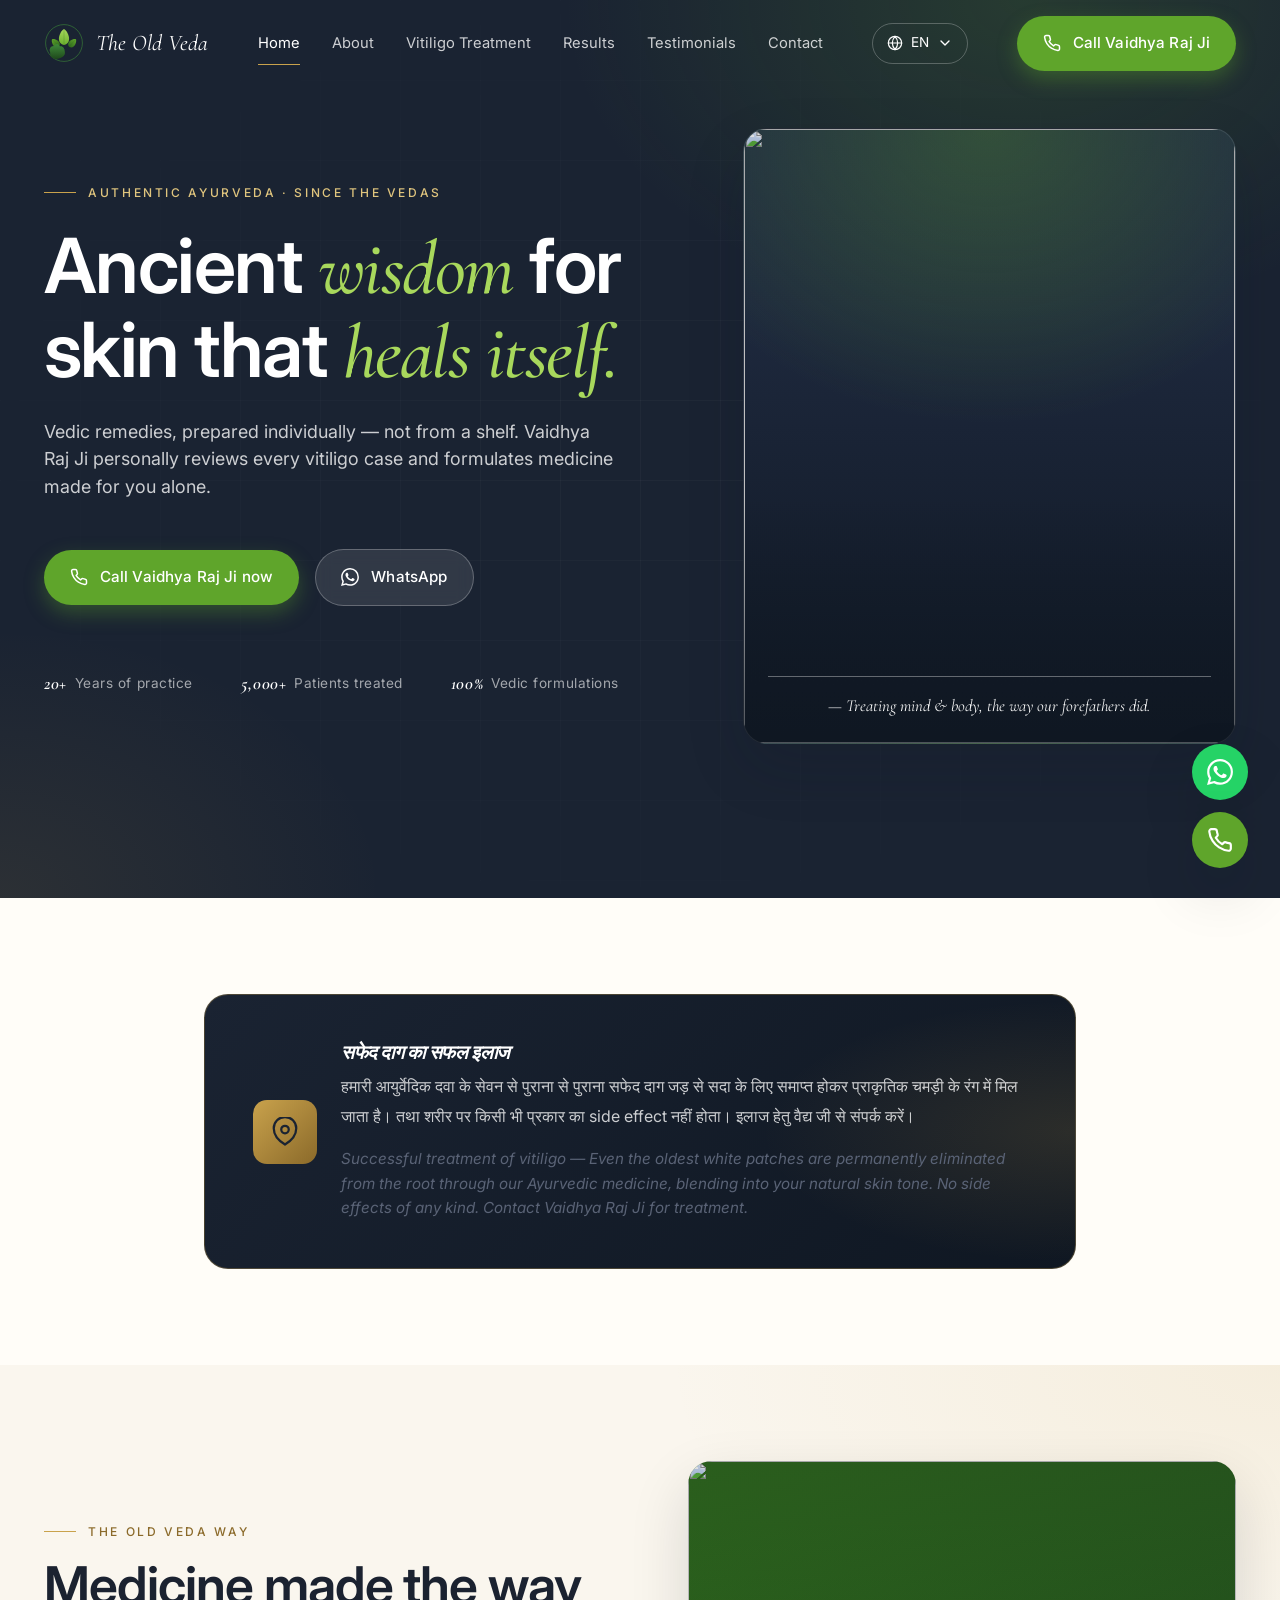
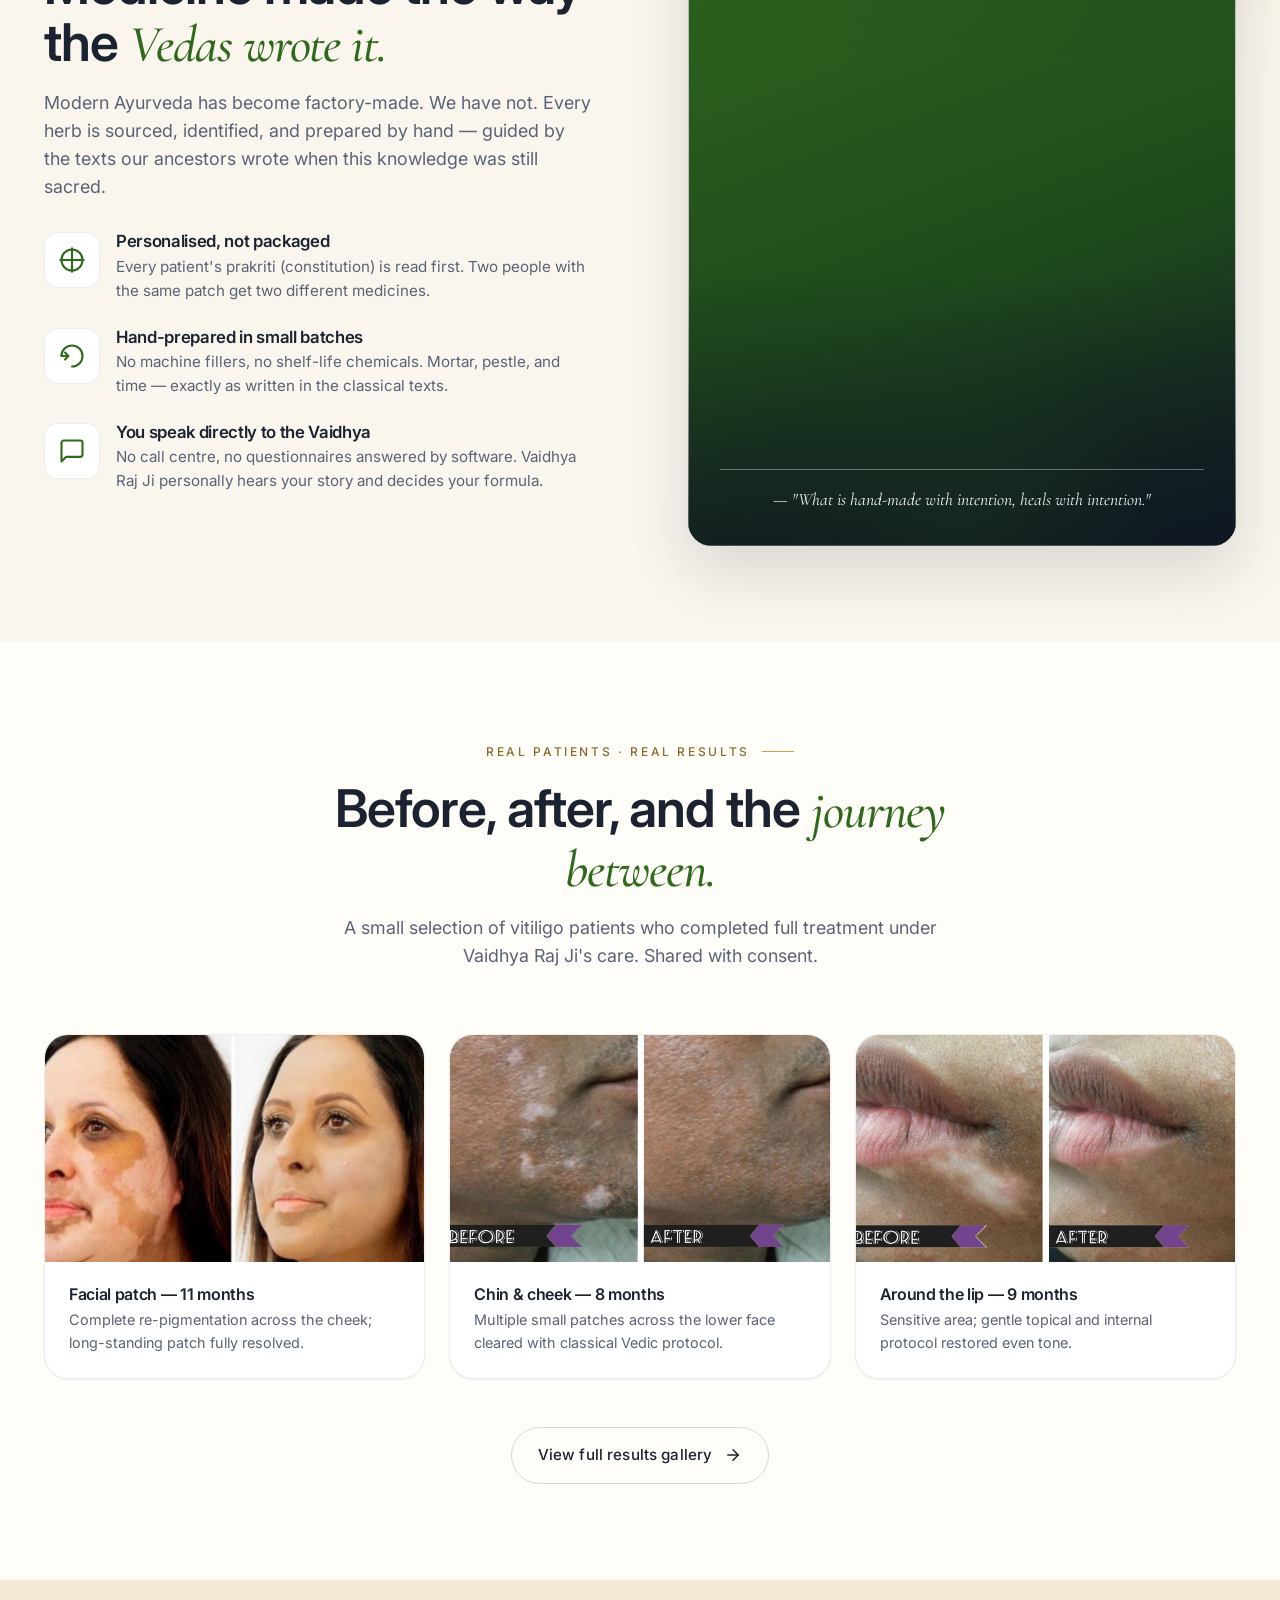
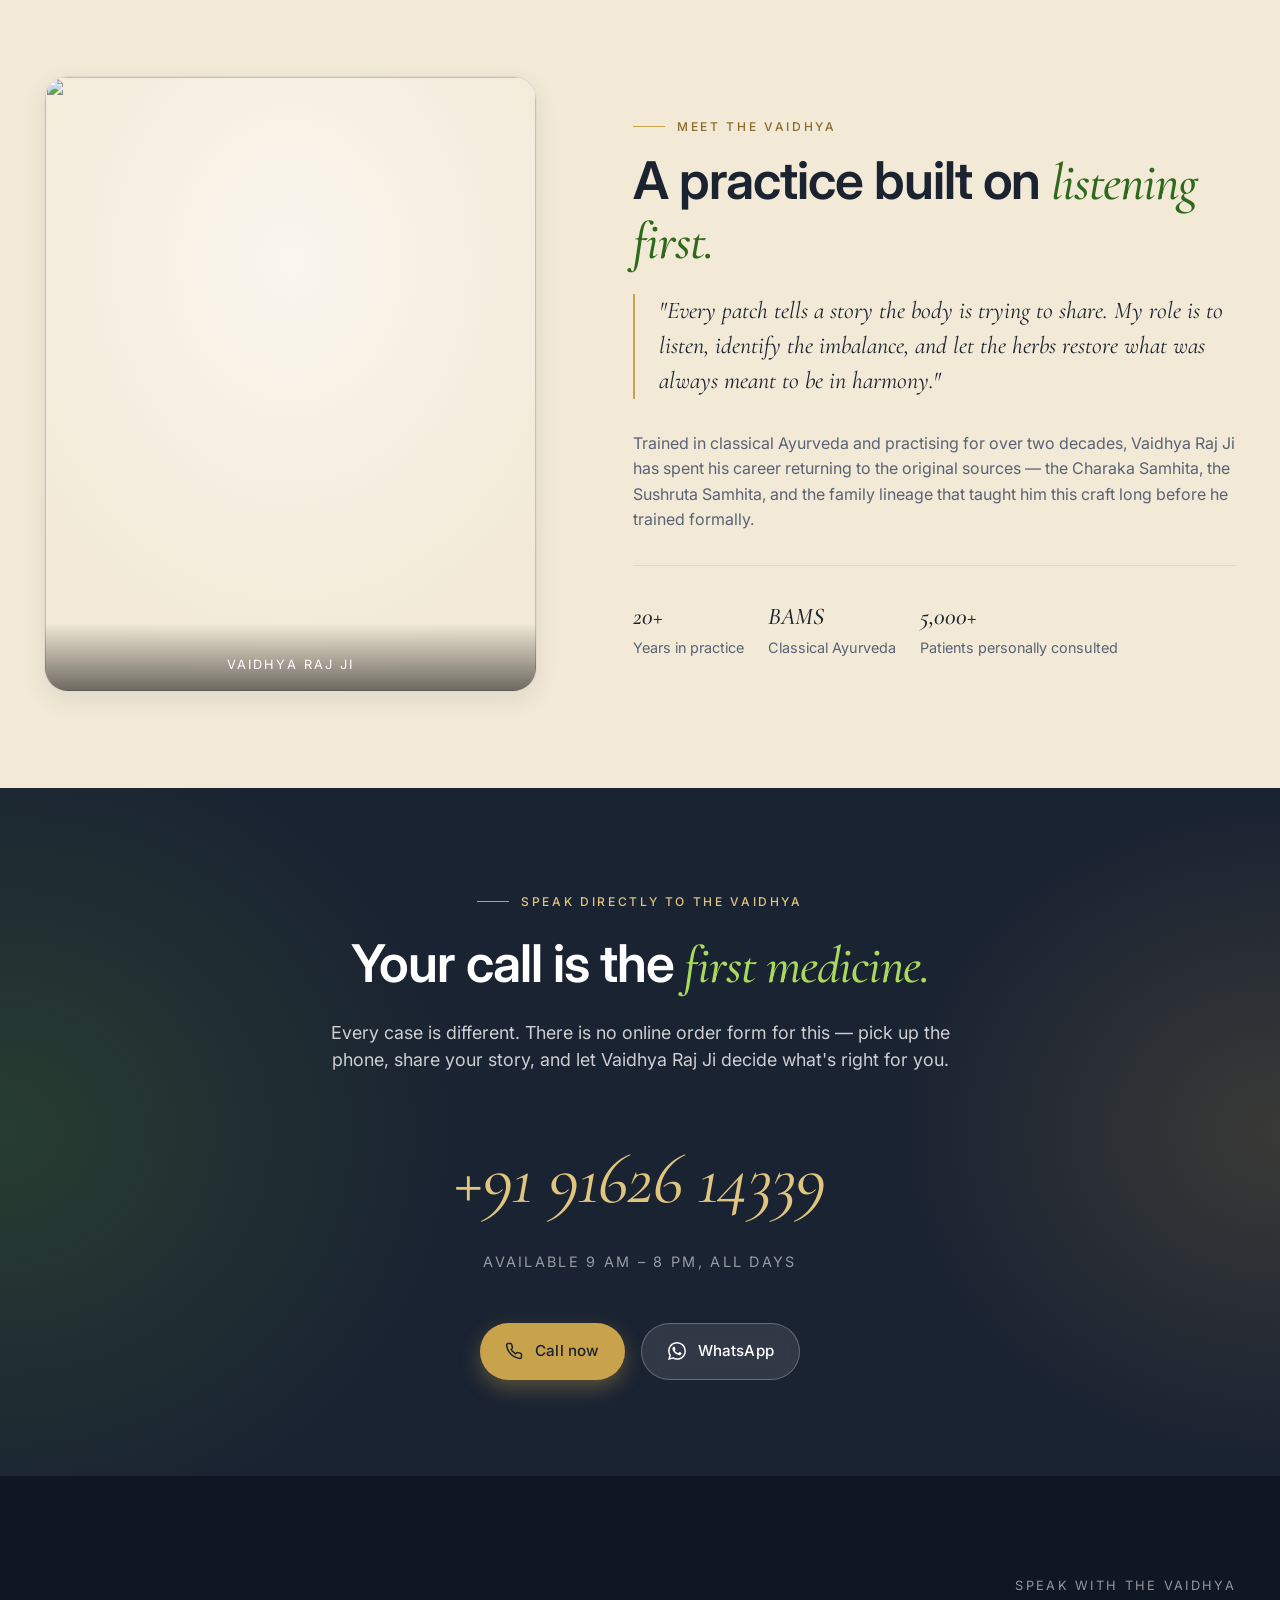
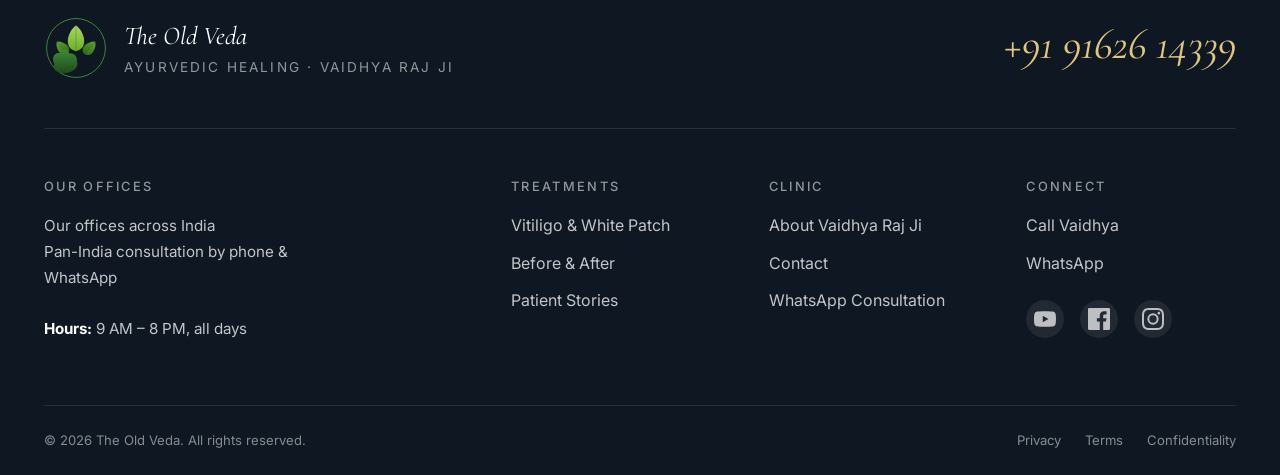
==== commit 420a6476: "Refocus site on vitiligo only; add socials, GT i18n, new imagery This drops the sexual-health practi" ====
--- a/index.html
+++ b/index.html
@@ -3,8 +3,8 @@
 <head>
 <meta charset="UTF-8">
 <meta name="viewport" content="width=device-width, initial-scale=1.0, viewport-fit=cover">
-<title>The Old Veda — Ayurvedic Healing by Vaidhya Raj Ji</title>
-<meta name="description" content="Personalized Ayurvedic medicine for vitiligo (white patches) and confidential sexual health concerns. Prepared by Vaidhya Raj Ji using traditional Vedic methods.">
+<title>The Old Veda — Ayurvedic Vitiligo Treatment by Vaidhya Raj Ji</title>
+<meta name="description" content="Personalised Ayurvedic medicine for vitiligo and white patches. Prepared by Vaidhya Raj Ji using traditional Vedic methods, with proven repigmentation results.">
 <link rel="preconnect" href="https://fonts.googleapis.com">
 <link rel="preconnect" href="https://fonts.gstatic.com" crossorigin>
 <link href="https://fonts.googleapis.com/css2?family=Inter:wght@300;400;500;600;700&family=Cormorant+Garamond:ital,wght@0,400;0,500;0,600;1,400;1,500;1,600&display=swap" rel="stylesheet">
@@ -24,7 +24,6 @@
       <a href="index.html" data-i18n="nav.home">Home</a>
       <a href="about.html" data-i18n="nav.about">About</a>
       <a href="vitiligo.html" data-i18n="nav.vitiligo">Vitiligo Treatment</a>
-      <a href="sexual-health.html" data-i18n="nav.sexualHealth">Sexual Health</a>
       <a href="results.html" data-i18n="nav.results">Results</a>
       <a href="testimonials.html" data-i18n="nav.testimonials">Testimonials</a>
       <a href="contact.html" data-i18n="nav.contact">Contact</a>
@@ -37,7 +36,7 @@
       </button>
       <ul class="lang-menu" role="listbox"></ul>
     </div>
-    <a href="tel:+919006330338" class="btn btn-primary header-cta-desktop">
+    <a href="tel:+919162614339" class="btn btn-primary header-cta-desktop">
       <svg viewBox="0 0 24 24" fill="none" stroke="currentColor" stroke-width="2" stroke-linecap="round" stroke-linejoin="round"><path d="M22 16.92v3a2 2 0 0 1-2.18 2 19.79 19.79 0 0 1-8.63-3.07 19.5 19.5 0 0 1-6-6 19.79 19.79 0 0 1-3.07-8.67A2 2 0 0 1 4.11 2h3a2 2 0 0 1 2 1.72 12.84 12.84 0 0 0 .7 2.81 2 2 0 0 1-.45 2.11L8.09 9.91a16 16 0 0 0 6 6l1.27-1.27a2 2 0 0 1 2.11-.45 12.84 12.84 0 0 0 2.81.7A2 2 0 0 1 22 16.92z"/></svg>
       <span data-i18n="header.callDoctor">Call Vaidhya Raj Ji</span>
     </a>
@@ -56,14 +55,14 @@
         Ancient <em>wisdom</em> for skin that <em>heals itself.</em>
       </h1>
       <p class="lede">
-        Vedic remedies, prepared individually — not from a shelf. Vaidhya Raj Ji personally reviews every case of vitiligo and confidential sexual health concerns to formulate medicine made for you alone.
+        Vedic remedies, prepared individually — not from a shelf. Vaidhya Raj Ji personally reviews every vitiligo case and formulates medicine made for you alone.
       </p>
       <div class="hero__ctas">
-        <a href="tel:+919006330338" class="btn btn-primary">
+        <a href="tel:+919162614339" class="btn btn-primary">
           <svg viewBox="0 0 24 24" fill="none" stroke="currentColor" stroke-width="2" stroke-linecap="round" stroke-linejoin="round"><path d="M22 16.92v3a2 2 0 0 1-2.18 2 19.79 19.79 0 0 1-8.63-3.07 19.5 19.5 0 0 1-6-6 19.79 19.79 0 0 1-3.07-8.67A2 2 0 0 1 4.11 2h3a2 2 0 0 1 2 1.72 12.84 12.84 0 0 0 .7 2.81 2 2 0 0 1-.45 2.11L8.09 9.91a16 16 0 0 0 6 6l1.27-1.27a2 2 0 0 1 2.11-.45 12.84 12.84 0 0 0 2.81.7A2 2 0 0 1 22 16.92z"/></svg>
           Call Vaidhya Raj Ji now
         </a>
-        <a href="https://wa.me/919006330338" class="btn btn-light" target="_blank" rel="noopener">
+        <a href="https://wa.me/919162614339" class="btn btn-light" target="_blank" rel="noopener">
           <svg viewBox="0 0 24 24" fill="currentColor"><path d="M17.472 14.382c-.297-.149-1.758-.867-2.03-.967-.273-.099-.471-.148-.67.15-.197.297-.767.966-.94 1.164-.173.199-.347.223-.644.075-.297-.15-1.255-.463-2.39-1.475-.883-.788-1.48-1.761-1.653-2.059-.173-.297-.018-.458.13-.606.134-.133.298-.347.446-.52.149-.174.198-.298.298-.497.099-.198.05-.371-.025-.52-.075-.149-.669-1.612-.916-2.207-.242-.579-.487-.5-.669-.51l-.57-.01c-.198 0-.52.074-.792.372s-1.04 1.016-1.04 2.479 1.065 2.876 1.213 3.074c.149.198 2.096 3.2 5.077 4.487.709.306 1.262.489 1.694.625.712.227 1.36.195 1.871.118.571-.085 1.758-.719 2.006-1.413.248-.694.248-1.289.173-1.413-.074-.124-.272-.198-.57-.347m-5.421 7.403h-.004a9.87 9.87 0 0 1-5.031-1.378l-.361-.214-3.741.982.998-3.648-.235-.374a9.86 9.86 0 0 1-1.51-5.26c.001-5.45 4.436-9.884 9.888-9.884 2.64 0 5.122 1.03 6.988 2.898a9.825 9.825 0 0 1 2.893 6.994c-.003 5.45-4.437 9.884-9.885 9.884m8.413-18.297A11.815 11.815 0 0 0 12.05 0C5.495 0 .16 5.335.157 11.892c0 2.096.547 4.142 1.588 5.945L.057 24l6.305-1.654a11.882 11.882 0 0 0 5.683 1.448h.005c6.554 0 11.89-5.335 11.893-11.893a11.821 11.821 0 0 0-3.48-8.413"/></svg>
           WhatsApp
         </a>
@@ -75,55 +74,27 @@
       </div>
     </div>
     <div class="hero__visual reveal has-photo photo-overlay">
-      <img src="https://picsum.photos/seed/oldveda-hero/900/1100" class="photo-fill" alt="">
+      <img src="assets/images/scenes/herbs-preparation.jpg" class="photo-fill" alt="" loading="lazy">
       <div class="hero__visual-caption">— Treating mind &amp; body, the way our forefathers did.</div>
     </div>
   </div>
 </section>
 
-<!-- ============ WHAT WE TREAT ============ -->
+<!-- ============ VITILIGO PROMISE (HINDI) ============ -->
 <section>
-  <div class="container">
-    <div class="section-head reveal">
-      <span class="eyebrow">What We Treat</span>
-      <h2 class="h-1">Two practices, one <em>guiding principle.</em></h2>
-      <p class="lede">Wherever your concern lies — visible to the world or private to your home — every formulation is made for the person, not the diagnosis.</p>
-    </div>
-    <div class="grid-2">
-
-      <article class="card reveal">
-        <div class="card__icon" aria-hidden="true">
-          <svg viewBox="0 0 24 24" fill="none" stroke="currentColor" stroke-width="1.8" stroke-linecap="round" stroke-linejoin="round">
-            <path d="M12 22c5-3 9-7.5 9-13a9 9 0 0 0-18 0c0 5.5 4 10 9 13Z"/>
-            <path d="M12 13a3 3 0 1 0 0-6 3 3 0 0 0 0 6Z"/>
-          </svg>
-        </div>
-        <h3 class="h-3">Vitiligo &amp; <em>White Patch</em> Treatment</h3>
-        <p>Re-pigmentation through internal balance and topical Vedic preparations. We treat the cause beneath the patch, not just the surface, with proven results across hundreds of patients.</p>
-        <a href="vitiligo.html" class="card__link">
-          Learn about treatment
-          <svg viewBox="0 0 24 24" fill="none" stroke="currentColor" stroke-width="2" stroke-linecap="round" stroke-linejoin="round"><line x1="5" y1="12" x2="19" y2="12"/><polyline points="12 5 19 12 12 19"/></svg>
-        </a>
-      </article>
-
-      <article class="card card--confidential reveal">
-        <span class="card__badge">
-          <svg viewBox="0 0 24 24" fill="none" stroke="currentColor" stroke-width="1.8" stroke-linecap="round" stroke-linejoin="round"><rect x="3" y="11" width="18" height="11" rx="2"/><path d="M7 11V7a5 5 0 0 1 10 0v4"/></svg>
-          Strictly Confidential
-        </span>
-        <div class="card__icon" aria-hidden="true">
-          <svg viewBox="0 0 24 24" fill="none" stroke="currentColor" stroke-width="1.8" stroke-linecap="round" stroke-linejoin="round">
-            <path d="M20.84 4.61a5.5 5.5 0 0 0-7.78 0L12 5.67l-1.06-1.06a5.5 5.5 0 0 0-7.78 7.78l1.06 1.06L12 21.23l7.78-7.78 1.06-1.06a5.5 5.5 0 0 0 0-7.78Z"/>
-          </svg>
-        </div>
-        <h3 class="h-3"><em>Sexual Health</em> &amp; Vitality</h3>
-        <p>Private consultation for intimate concerns — performance, stamina, fertility, and lifelong vitality. Speak directly with the Vaidhya; no front-desk, no records left behind.</p>
-        <a href="sexual-health.html" class="card__link">
-          Speak in confidence
-          <svg viewBox="0 0 24 24" fill="none" stroke="currentColor" stroke-width="2" stroke-linecap="round" stroke-linejoin="round"><line x1="5" y1="12" x2="19" y2="12"/><polyline points="12 5 19 12 12 19"/></svg>
-        </a>
-      </article>
-
+  <div class="container container-narrow">
+    <div class="callout reveal">
+      <div class="callout__icon" aria-hidden="true">
+        <svg viewBox="0 0 24 24" fill="none" stroke="currentColor" stroke-width="1.8" stroke-linecap="round" stroke-linejoin="round">
+          <path d="M12 22c5-3 9-7.5 9-13a9 9 0 0 0-18 0c0 5.5 4 10 9 13Z"/>
+          <path d="M12 13a3 3 0 1 0 0-6 3 3 0 0 0 0 6Z"/>
+        </svg>
+      </div>
+      <div>
+        <h4 lang="hi" style="font-family: 'Cormorant Garamond', serif; font-style: italic;">सफेद दाग का सफल इलाज</h4>
+        <p lang="hi" style="line-height:1.85;">हमारी आयुर्वेदिक दवा के सेवन से पुराना से पुराना सफेद दाग जड़ से सदा के लिए समाप्त होकर प्राकृतिक चमड़ी के रंग में मिल जाता है। तथा शरीर पर किसी भी प्रकार का side effect नहीं होता। इलाज हेतु वैद्य जी से संपर्क करें।</p>
+        <p style="margin-top: var(--sp-4); color: var(--c-text-muted); font-size: 0.95em; font-style: italic;">Successful treatment of vitiligo — Even the oldest white patches are permanently eliminated from the root through our Ayurvedic medicine, blending into your natural skin tone. No side effects of any kind. Contact Vaidhya Raj Ji for treatment.</p>
+      </div>
     </div>
   </div>
 </section>
@@ -169,7 +140,7 @@
       </div>
 
       <div class="story__visual reveal has-photo photo-overlay" aria-hidden="true">
-        <img src="https://picsum.photos/seed/oldveda-story/900/1100" class="photo-fill" alt="">
+        <img src="assets/images/scenes/vaidya-mortar.jpg" class="photo-fill" alt="" loading="lazy">
         <div class="story__caption">— "What is hand-made with intention, heals with intention."</div>
       </div>
     </div>
@@ -231,7 +202,7 @@
   <div class="container">
     <div class="doctor__grid">
       <div class="doctor__photo reveal has-photo" aria-hidden="true">
-        <img src="https://picsum.photos/seed/oldveda-herbs/800/1000" class="photo-fill" alt="">
+        <img src="assets/images/scenes/vaiyaji.jpg" class="photo-fill" alt="" loading="lazy">
         <span class="doctor__photo-caption">Vaidhya Raj Ji</span>
       </div>
       <div class="reveal">
@@ -257,14 +228,14 @@
     <span class="eyebrow" style="color: var(--c-gold-soft); justify-content:center;">Speak Directly to the Vaidhya</span>
     <h2 class="h-1" style="margin-top: 1.5rem;">Your call is the <em>first medicine.</em></h2>
     <p class="lede" style="color: rgba(255,255,255,0.78);">Every case is different. There is no online order form for this — pick up the phone, share your story, and let Vaidhya Raj Ji decide what's right for you.</p>
-    <a href="tel:+919006330338" class="cta-band__phone">+91 90063 30338</a>
+    <a href="tel:+919162614339" class="cta-band__phone">+91 91626 14339</a>
     <span class="cta-band__sub">Available 9 AM – 8 PM, all days</span>
     <div class="cta-band__buttons">
-      <a href="tel:+919006330338" class="btn btn-gold">
+      <a href="tel:+919162614339" class="btn btn-gold">
         <svg viewBox="0 0 24 24" fill="none" stroke="currentColor" stroke-width="2" stroke-linecap="round" stroke-linejoin="round"><path d="M22 16.92v3a2 2 0 0 1-2.18 2 19.79 19.79 0 0 1-8.63-3.07 19.5 19.5 0 0 1-6-6 19.79 19.79 0 0 1-3.07-8.67A2 2 0 0 1 4.11 2h3a2 2 0 0 1 2 1.72 12.84 12.84 0 0 0 .7 2.81 2 2 0 0 1-.45 2.11L8.09 9.91a16 16 0 0 0 6 6l1.27-1.27a2 2 0 0 1 2.11-.45 12.84 12.84 0 0 0 2.81.7A2 2 0 0 1 22 16.92z"/></svg>
         Call now
       </a>
-      <a href="https://wa.me/919006330338" target="_blank" rel="noopener" class="btn btn-light">
+      <a href="https://wa.me/919162614339" target="_blank" rel="noopener" class="btn btn-light">
         <svg viewBox="0 0 24 24" fill="currentColor"><path d="M17.472 14.382c-.297-.149-1.758-.867-2.03-.967-.273-.099-.471-.148-.67.15-.197.297-.767.966-.94 1.164-.173.199-.347.223-.644.075-.297-.15-1.255-.463-2.39-1.475-.883-.788-1.48-1.761-1.653-2.059-.173-.297-.018-.458.13-.606.134-.133.298-.347.446-.52.149-.174.198-.298.298-.497.099-.198.05-.371-.025-.52-.075-.149-.669-1.612-.916-2.207-.242-.579-.487-.5-.669-.51l-.57-.01c-.198 0-.52.074-.792.372s-1.04 1.016-1.04 2.479 1.065 2.876 1.213 3.074c.149.198 2.096 3.2 5.077 4.487.709.306 1.262.489 1.694.625.712.227 1.36.195 1.871.118.571-.085 1.758-.719 2.006-1.413.248-.694.248-1.289.173-1.413-.074-.124-.272-.198-.57-.347m-5.421 7.403h-.004a9.87 9.87 0 0 1-5.031-1.378l-.361-.214-3.741.982.998-3.648-.235-.374a9.86 9.86 0 0 1-1.51-5.26c.001-5.45 4.436-9.884 9.888-9.884 2.64 0 5.122 1.03 6.988 2.898a9.825 9.825 0 0 1 2.893 6.994c-.003 5.45-4.437 9.884-9.885 9.884m8.413-18.297A11.815 11.815 0 0 0 12.05 0C5.495 0 .16 5.335.157 11.892c0 2.096.547 4.142 1.588 5.945L.057 24l6.305-1.654a11.882 11.882 0 0 0 5.683 1.448h.005c6.554 0 11.89-5.335 11.893-11.893a11.821 11.821 0 0 0-3.48-8.413"/></svg>
         WhatsApp
       </a>
@@ -287,7 +258,7 @@
       </div>
       <div class="site-footer__phone-block">
         <span class="site-footer__phone-label">Speak with the Vaidhya</span>
-        <a href="tel:+919006330338" class="site-footer__phone">+91 90063 30338</a>
+        <a href="tel:+919162614339" class="site-footer__phone">+91 91626 14339</a>
       </div>
     </div>
 
@@ -300,7 +271,6 @@
         <h5>Treatments</h5>
         <ul>
           <li><a href="vitiligo.html">Vitiligo &amp; White Patch</a></li>
-          <li><a href="sexual-health.html">Sexual Health</a></li>
           <li><a href="results.html">Before &amp; After</a></li>
           <li><a href="testimonials.html">Patient Stories</a></li>
         </ul>
@@ -310,14 +280,25 @@
         <ul>
           <li><a href="about.html">About Vaidhya Raj Ji</a></li>
           <li><a href="contact.html">Contact</a></li>
-          <li><a href="https://wa.me/919006330338">WhatsApp Consultation</a></li>
+          <li><a href="https://wa.me/919162614339">WhatsApp Consultation</a></li>
         </ul>
       </div>
       <div>
         <h5>Connect</h5>
         <ul>
-          <li><a href="tel:+919006330338">Call Vaidhya</a></li>
-          <li><a href="https://wa.me/919006330338">WhatsApp</a></li>
+          <li><a href="tel:+919162614339">Call Vaidhya</a></li>
+          <li><a href="https://wa.me/919162614339">WhatsApp</a></li>
+        </ul>
+        <ul class="site-footer__social" aria-label="Social media">
+          <li><a href="https://youtube.com/shorts/igDhGKVQsH4?si=Vp679j_07VCG8ccu" target="_blank" rel="noopener" aria-label="YouTube">
+            <svg viewBox="0 0 24 24" fill="currentColor" width="22" height="22"><path d="M23.498 6.186a2.997 2.997 0 0 0-2.11-2.117C19.566 3.5 12 3.5 12 3.5s-7.566 0-9.388.569A2.997 2.997 0 0 0 .502 6.186C0 8.01 0 12 0 12s0 3.99.502 5.814a2.997 2.997 0 0 0 2.11 2.117C4.434 20.5 12 20.5 12 20.5s7.566 0 9.388-.569a2.997 2.997 0 0 0 2.11-2.117C24 15.99 24 12 24 12s0-3.99-.502-5.814zM9.546 15.568V8.432L15.818 12l-6.272 3.568z"/></svg>
+          </a></li>
+          <li><a href="https://www.facebook.com/share/1Frb1HCTSL/" target="_blank" rel="noopener" aria-label="Facebook">
+            <svg viewBox="0 0 24 24" fill="currentColor" width="22" height="22"><path d="M22.675 0H1.325C.593 0 0 .593 0 1.325v21.351C0 23.407.593 24 1.325 24H12.82V14.706h-3.13v-3.622h3.13V8.413c0-3.1 1.893-4.788 4.659-4.788 1.325 0 2.464.099 2.795.143v3.24l-1.918.001c-1.504 0-1.795.715-1.795 1.763v2.313h3.587l-.467 3.622h-3.12V24h6.116c.73 0 1.323-.593 1.323-1.325V1.325C24 .593 23.407 0 22.675 0z"/></svg>
+          </a></li>
+          <li><a href="https://www.instagram.com/theoldveda?igsh=MTI1OGV3b2M5b3lvYg%3D%3D&utm_source=qr" target="_blank" rel="noopener" aria-label="Instagram">
+            <svg viewBox="0 0 24 24" fill="currentColor" width="22" height="22"><path d="M12 2.163c3.204 0 3.584.012 4.85.07 3.252.148 4.771 1.691 4.919 4.919.058 1.265.069 1.645.069 4.849 0 3.205-.012 3.584-.069 4.849-.149 3.225-1.664 4.771-4.919 4.919-1.266.058-1.644.07-4.85.07-3.204 0-3.584-.012-4.849-.07-3.26-.149-4.771-1.699-4.919-4.92-.058-1.265-.07-1.644-.07-4.849 0-3.204.013-3.583.07-4.849.149-3.227 1.664-4.771 4.919-4.919 1.266-.057 1.645-.069 4.849-.069zm0-2.163C8.741 0 8.333.014 7.053.072 2.695.272.273 2.69.073 7.052.014 8.333 0 8.741 0 12c0 3.259.014 3.668.072 4.948.2 4.358 2.618 6.78 6.98 6.98C8.333 23.986 8.741 24 12 24c3.259 0 3.668-.014 4.948-.072 4.354-.2 6.782-2.618 6.979-6.98.059-1.28.073-1.689.073-4.948 0-3.259-.014-3.667-.072-4.947-.196-4.354-2.617-6.78-6.979-6.98C15.668.014 15.259 0 12 0zm0 5.838a6.162 6.162 0 1 0 0 12.324 6.162 6.162 0 0 0 0-12.324zM12 16a4 4 0 1 1 0-8 4 4 0 0 1 0 8zm6.406-11.845a1.44 1.44 0 1 0 0 2.881 1.44 1.44 0 0 0 0-2.881z"/></svg>
+          </a></li>
         </ul>
       </div>
     </div>
@@ -335,10 +316,10 @@
 
 <!-- ============ STICKY MOBILE CTA ============ -->
 <div class="sticky-cta">
-  <a href="https://wa.me/919006330338" class="whatsapp" aria-label="WhatsApp Vaidhya Raj Ji" target="_blank" rel="noopener">
+  <a href="https://wa.me/919162614339" class="whatsapp" aria-label="WhatsApp Vaidhya Raj Ji" target="_blank" rel="noopener">
     <svg viewBox="0 0 24 24" fill="currentColor"><path d="M17.472 14.382c-.297-.149-1.758-.867-2.03-.967-.273-.099-.471-.148-.67.15-.197.297-.767.966-.94 1.164-.173.199-.347.223-.644.075-.297-.15-1.255-.463-2.39-1.475-.883-.788-1.48-1.761-1.653-2.059-.173-.297-.018-.458.13-.606.134-.133.298-.347.446-.52.149-.174.198-.298.298-.497.099-.198.05-.371-.025-.52-.075-.149-.669-1.612-.916-2.207-.242-.579-.487-.5-.669-.51l-.57-.01c-.198 0-.52.074-.792.372s-1.04 1.016-1.04 2.479 1.065 2.876 1.213 3.074c.149.198 2.096 3.2 5.077 4.487.709.306 1.262.489 1.694.625.712.227 1.36.195 1.871.118.571-.085 1.758-.719 2.006-1.413.248-.694.248-1.289.173-1.413-.074-.124-.272-.198-.57-.347m-5.421 7.403h-.004a9.87 9.87 0 0 1-5.031-1.378l-.361-.214-3.741.982.998-3.648-.235-.374a9.86 9.86 0 0 1-1.51-5.26c.001-5.45 4.436-9.884 9.888-9.884 2.64 0 5.122 1.03 6.988 2.898a9.825 9.825 0 0 1 2.893 6.994c-.003 5.45-4.437 9.884-9.885 9.884m8.413-18.297A11.815 11.815 0 0 0 12.05 0C5.495 0 .16 5.335.157 11.892c0 2.096.547 4.142 1.588 5.945L.057 24l6.305-1.654a11.882 11.882 0 0 0 5.683 1.448h.005c6.554 0 11.89-5.335 11.893-11.893a11.821 11.821 0 0 0-3.48-8.413"/></svg>
   </a>
-  <a href="tel:+919006330338" class="call" aria-label="Call Vaidhya Raj Ji">
+  <a href="tel:+919162614339" class="call" aria-label="Call Vaidhya Raj Ji">
     <svg viewBox="0 0 24 24" fill="none" stroke="currentColor" stroke-width="2" stroke-linecap="round" stroke-linejoin="round"><path d="M22 16.92v3a2 2 0 0 1-2.18 2 19.79 19.79 0 0 1-8.63-3.07 19.5 19.5 0 0 1-6-6 19.79 19.79 0 0 1-3.07-8.67A2 2 0 0 1 4.11 2h3a2 2 0 0 1 2 1.72 12.84 12.84 0 0 0 .7 2.81 2 2 0 0 1-.45 2.11L8.09 9.91a16 16 0 0 0 6 6l1.27-1.27a2 2 0 0 1 2.11-.45 12.84 12.84 0 0 0 2.81.7A2 2 0 0 1 22 16.92z"/></svg>
   </a>
 </div>
--- a/css/styles.css
+++ b/css/styles.css
@@ -784,6 +784,28 @@
 .site-footer ul { list-style: none; margin: 0; padding: 0; display: grid; gap: var(--sp-3); }
 .site-footer a:hover { color: var(--c-white); }
 .site-footer__address { font-size: 0.95rem; line-height: 1.7; max-width: 26ch; }
+.site-footer__social {
+  display: flex !important;
+  grid-template-columns: none !important;
+  flex-direction: row;
+  gap: var(--sp-4) !important;
+  margin-top: var(--sp-5) !important;
+}
+.site-footer__social li { display: inline-flex; }
+.site-footer__social a {
+  display: inline-flex; align-items: center; justify-content: center;
+  width: 38px; height: 38px;
+  border-radius: 50%;
+  background: rgba(255,255,255,0.08);
+  color: rgba(255,255,255,0.7);
+  transition: background 0.2s ease, color 0.2s ease, transform 0.2s ease;
+}
+.site-footer__social a:hover {
+  background: var(--c-gold-soft, rgba(201,162,76,0.85));
+  color: var(--c-navy, #1a2c40);
+  transform: translateY(-2px);
+}
+.site-footer__social svg { display: block; }
 .site-footer__bottom {
   padding: var(--sp-5) 0;
   border-top: 1px solid rgba(255,255,255,0.1);
@@ -1581,3 +1603,34 @@
   .section-head .eyebrow::after { width: 20px; }
 }
 
+/* ==========================================================================
+   Google Translate widget — hide every visible artefact it injects so the
+   custom language switcher remains the only UI. Without these rules Google
+   inserts a banner at the top, pushes the whole document down, and shows
+   tooltips on every translated word.
+   ========================================================================== */
+.goog-te-banner-frame.skiptranslate,
+.goog-te-banner-frame,
+.goog-te-gadget-icon,
+.goog-logo-link,
+.goog-te-gadget,
+.goog-te-balloon-frame,
+#goog-gt-tt,
+.goog-tooltip,
+.goog-tooltip:hover {
+  display: none !important;
+}
+body.translated-rtl,
+body.translated-ltr,
+body {
+  top: 0 !important;
+}
+.skiptranslate iframe { display: none !important; }
+.goog-text-highlight {
+  background-color: transparent !important;
+  box-shadow: none !important;
+  position: static !important;
+}
+#google_translate_element { display: none !important; }
+font[style] { background: transparent !important; box-shadow: none !important; }
+
